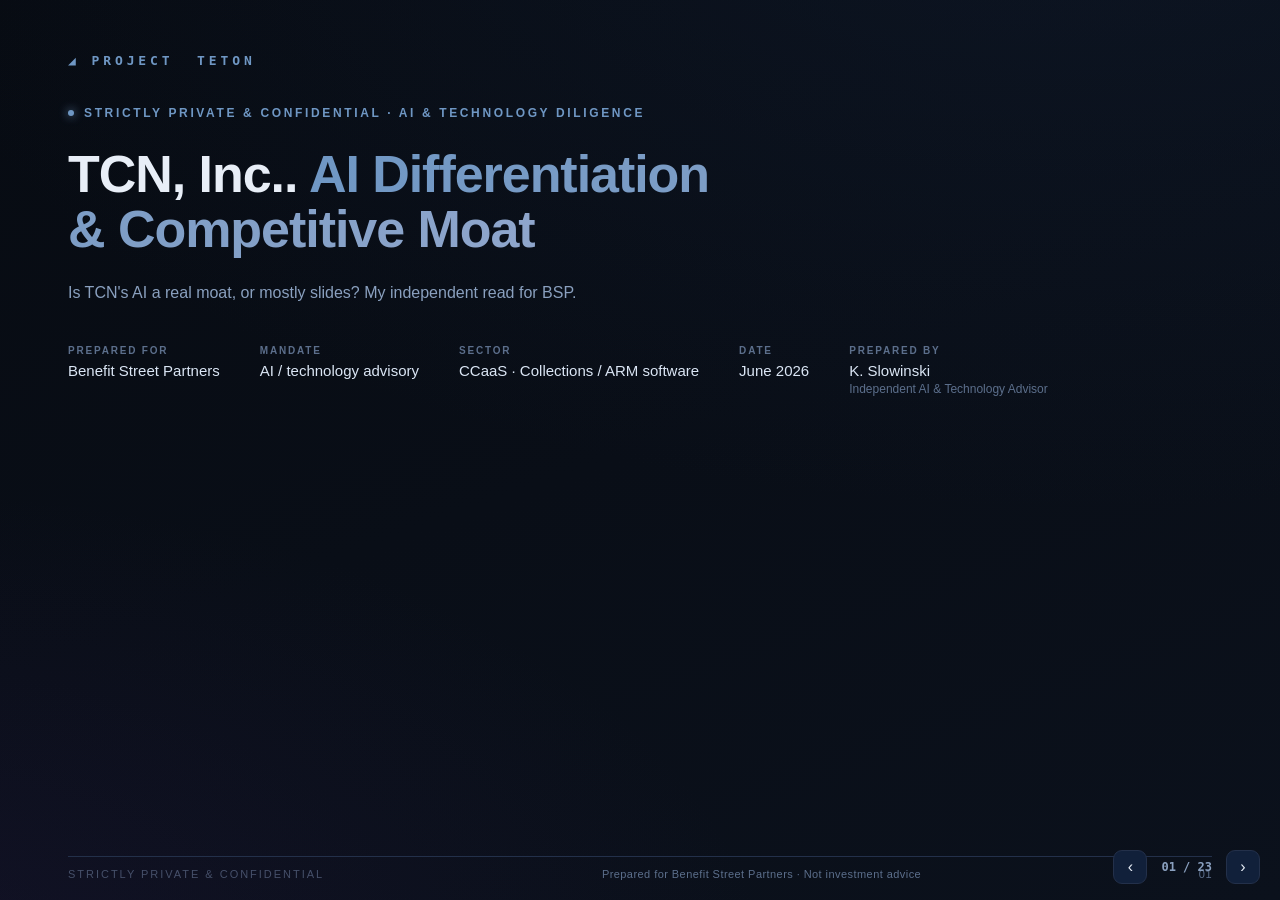
==== tcn-ai-demo/bsp-deck.html @ c7958422 "Rewrite in Kathy's voice, strip every em dash, add AI-native + expectation slides - Voice pass acros" ====
<!doctype html>
<html lang="en">
<head>
<meta charset="utf-8">
<meta name="viewport" content="width=device-width, initial-scale=1">
<title>Project Teton. TCN AI & Technology Diligence | Prepared for BSP</title>
<style>
:root{
  --bg:#070b12; --bg2:#0b111c; --card:#111a28; --card2:#0e1622; --ln:#23304a;
  --tx:#e8eef7; --dim:#8aa0bf; --faint:#5c6f8c;
  --c1:#6f97c4; --c2:#7f9ec6; --c3:#8fa6cc; --gold:#c2a24f; --red:#cf5a6e; --grn:#5fae86; --amb:#c2a24f;
  --serif:"Iowan Old Style",Palatino,"Palatino Linotype",Georgia,serif;
  --sans:-apple-system,BlinkMacSystemFont,"Segoe UI",Inter,Roboto,sans-serif;
  --mono:ui-monospace,"SF Mono",Menlo,Consolas,monospace;
}
*{box-sizing:border-box;margin:0;padding:0}
html,body{height:100%}
body{background:#05080d;color:var(--tx);font-family:var(--sans);overflow:hidden}
.deck{position:relative;width:100vw;height:100vh}
.slide{position:absolute;inset:0;display:none;flex-direction:column;
  padding:54px 68px 60px;background:
   radial-gradient(1200px 600px at 85% -10%, #15243d55, transparent),
   radial-gradient(900px 500px at -10% 110%, #2a1a4d44, transparent),
   linear-gradient(160deg,var(--bg),var(--bg2));
  animation:fade .35s ease}
.slide.active{display:flex}
@keyframes fade{from{opacity:0;transform:translateY(6px)}to{opacity:1;transform:none}}
.eyebrow{font:600 12px/1 var(--sans);letter-spacing:.22em;text-transform:uppercase;
  color:var(--c1);display:flex;gap:10px;align-items:center}
.eyebrow .dot{width:6px;height:6px;border-radius:50%;background:var(--c1);
  box-shadow:0 0 10px var(--c1)}
h1{font:700 52px/1.05 var(--sans);letter-spacing:-.02em;margin:14px 0}
h2{font:700 33px/1.1 var(--sans);letter-spacing:-.01em;margin:8px 0 4px}
.grad{background:linear-gradient(100deg,var(--c1),var(--c2) 55%,var(--c3));
  -webkit-background-clip:text;background-clip:text;color:transparent}
.sub{color:var(--dim);font-size:16px;max-width:880px}
.slide .body{flex:1;display:flex;flex-direction:column;justify-content:center;gap:14px;margin-top:14px}
.foot{position:absolute;left:68px;right:68px;bottom:20px;display:flex;justify-content:space-between;
  align-items:center;font:500 11px/1 var(--sans);color:var(--faint);letter-spacing:.04em;
  border-top:1px solid var(--ln);padding-top:12px}
.foot .conf{color:#46506a;text-transform:uppercase;letter-spacing:.18em}
.tag{display:inline-block;font:600 11px/1 var(--sans);letter-spacing:.04em;padding:5px 11px;border-radius:30px;
  border:1px solid var(--ln);color:var(--dim);background:#0d1626}
.tag.red{color:var(--red);border-color:#5a2230;background:#2a121a}
.tag.grn{color:var(--grn);border-color:#1f4d3e;background:#0f241d}
.tag.gold{color:var(--gold);border-color:#5a4a1e;background:#241d0c}
.grid{display:grid;gap:14px}
.card{background:linear-gradient(180deg,var(--card),var(--card2));border:1px solid var(--ln);
  border-radius:14px;padding:18px 20px}
.card h3{font:700 15px/1.2 var(--sans);margin-bottom:6px;letter-spacing:.01em}
.card p{color:var(--dim);font-size:13.5px;line-height:1.5}
.kpi{font:800 30px/1 var(--mono);letter-spacing:-.02em}
.kpi.s{font-size:22px}
ul.lead{list-style:none;display:flex;flex-direction:column;gap:12px}
ul.lead li{position:relative;padding-left:30px;font-size:16.5px;line-height:1.45;color:#dbe6f5}
ul.lead li:before{content:"";position:absolute;left:0;top:7px;width:13px;height:13px;border-radius:3px;
  background:linear-gradient(135deg,var(--c1),var(--c3));box-shadow:0 0 10px #818cf877}
ul.lead li b{color:#fff}
.callout{border-left:3px solid;border-image:linear-gradient(var(--c1),var(--c3)) 1;
  background:linear-gradient(100deg,#0e1b2e,#13112a);padding:18px 22px;border-radius:0 12px 12px 0}
.callout.verdict{border-image:linear-gradient(var(--red),#b91c4b) 1;background:linear-gradient(100deg,#1f0f17,#160b13)}
.callout .lbl{font:700 11px/1 var(--sans);letter-spacing:.2em;text-transform:uppercase;color:var(--red);margin-bottom:8px}
.callout.blue .lbl{color:var(--c1)}
.callout .q{font-family:var(--serif);font-size:22px;line-height:1.35;color:#fff;font-style:italic}
.callout .q.sm{font-size:18px}
table{width:100%;border-collapse:collapse;font-size:13px}
th,td{padding:10px 12px;text-align:left;border-bottom:1px solid var(--ln)}
thead th{font:700 11px/1.2 var(--sans);letter-spacing:.08em;text-transform:uppercase;color:var(--dim);
  background:#0c1422;position:sticky;top:0}
tbody td:first-child{font-weight:600;color:#eaf1fb}
.cap{font-size:18px;text-align:center}.cap.y{color:var(--grn)}.cap.p{color:var(--amb)}.cap.n{color:var(--red)}.cap.o{color:#566}
td.edge{font-weight:700}
.barrow{display:grid;grid-template-columns:230px 1fr 70px;align-items:center;gap:14px;margin:9px 0}
.barrow .nm{font-size:14.5px;color:#dbe6f5}
.track{height:13px;border-radius:8px;background:#0c1626;border:1px solid var(--ln);overflow:hidden}
.fill{height:100%;border-radius:8px;background:linear-gradient(90deg,var(--c1),var(--c3))}
.fill.lo{background:linear-gradient(90deg,#7a2740,var(--red))}
.fill.md{background:linear-gradient(90deg,#8a6a1e,var(--gold))}
.fill.hi{background:linear-gradient(90deg,#1f7a5e,var(--grn))}
.rate{font:700 12px/1 var(--mono);text-align:right;color:var(--dim)}
.two{grid-template-columns:1fr 1fr}.three{grid-template-columns:1fr 1fr 1fr}.four{grid-template-columns:repeat(4,1fr)}
.src{font-size:11px;color:var(--faint);line-height:1.6}
.scorecard td{font-size:13px}
.pill{font:700 11px/1 var(--mono);padding:4px 9px;border-radius:20px}
.pill.lo{color:var(--red);background:#2a121a;border:1px solid #5a2230}
.pill.md{color:var(--gold);background:#241d0c;border:1px solid #5a4a1e}
.pill.hi{color:var(--grn);background:#0f241d;border:1px solid #1f4d3e}
.nav{position:fixed;right:20px;bottom:16px;display:flex;gap:8px;z-index:50;align-items:center}
.nav button{background:#11203a;border:1px solid var(--ln);color:var(--tx);width:34px;height:34px;
  border-radius:9px;cursor:pointer;font-size:16px}
.nav button:hover{border-color:var(--c1)}
.count{font:600 12px/1 var(--mono);color:var(--dim);padding:0 6px}
.cover-mark{font:700 13px/1 var(--mono);letter-spacing:.3em;color:var(--c1)}
.cover-meta{display:flex;gap:40px;margin-top:30px}
.cover-meta div .k{font:600 10px/1 var(--sans);letter-spacing:.18em;text-transform:uppercase;color:var(--faint)}
.cover-meta div .v{font-size:15px;color:#dbe6f5;margin-top:6px}
.watermark{position:absolute;top:54px;right:68px;font:700 10px/1 var(--mono);letter-spacing:.2em;
  color:#33405c;text-transform:uppercase}
.small{font-size:12.5px;color:var(--dim);line-height:1.5}
.hl{color:#a8c1dd;font-weight:600}
.hr{color:var(--red);font-weight:700}
@media print{
  body{overflow:visible;background:#05080d}
  .nav{display:none}
  .slide{display:flex!important;position:relative;height:100vh;width:100vw;page-break-after:always;break-after:page;animation:none}
  .grad{-webkit-text-fill-color:#8fd4ff;color:#8fd4ff;background:none}
}
</style>
</head>
<body>
<div class="deck" id="deck">

<!-- 1 COVER -->
<section class="slide active">
  <div class="cover-mark">◢ PROJECT&nbsp;&nbsp;TETON</div>
  <div class="body" style="justify-content:flex-start;margin-top:40px">
    <div class="eyebrow"><span class="dot"></span>Strictly private &amp; confidential · AI &amp; technology diligence</div>
    <h1>TCN, Inc.. <span class="grad">AI Differentiation<br>&amp; Competitive Moat</span></h1>
    <p class="sub">Is TCN's AI a real moat, or mostly slides? My independent read for BSP.</p>
    <div class="cover-meta">
      <div><div class="k">Prepared for</div><div class="v">Benefit Street Partners</div></div>
      <div><div class="k">Mandate</div><div class="v">AI / technology advisory</div></div>
      <div><div class="k">Sector</div><div class="v">CCaaS · Collections / ARM software</div></div>
      <div><div class="k">Date</div><div class="v">June 2026</div></div>
      <div><div class="k">Prepared by</div><div class="v">K. Slowinski<div style="color:var(--faint);font-size:12px;margin-top:3px;font-weight:400">Independent AI &amp; Technology Advisor</div></div></div>
    </div>
  </div>
  <div class="foot"><span class="conf">Strictly Private &amp; Confidential</span><span>Prepared for Benefit Street Partners · Not investment advice</span><span class="pg"></span></div>
</section>

<!-- 2 DISCLAIMER -->
<section class="slide">
  <div class="watermark">Confidential</div>
  <div class="eyebrow"><span class="dot"></span>Important notice</div>
  <h2>Basis of preparation</h2>
  <div class="body">
    <div class="grid two">
      <div class="card"><h3>Scope &amp; purpose</h3><p>This material was prepared at the request of Benefit Street Partners ("BSP") to support internal evaluation of TCN, Inc. ("TCN" or the "Company"). It addresses AI/technology differentiation and competitive moat only, and is not a complete business, financial, legal, or tax assessment.</p></div>
      <div class="card"><h3>Sources &amp; estimates</h3><p>Analysis relies on public company materials, competitor disclosures, third-party review corpora, and primary technical reconstruction. Financial and headcount figures are third-party estimates, are unaudited, and are labelled where used. No representation or warranty, express or implied, is given as to accuracy or completeness.</p></div>
      <div class="card"><h3>No advice / forward-looking</h3><p>Nothing herein is investment, legal, or regulatory advice or a recommendation to transact. Forward-looking statements involve risk and may differ materially from outcomes. Recipients should perform independent diligence.</p></div>
      <div class="card"><h3>Confidentiality</h3><p>For the internal use of BSP investment and diligence teams only. Not to be reproduced or distributed, in whole or in part, without prior written consent of the author.</p></div>
    </div>
  </div>
  <div class="foot"><span class="conf">Strictly Private &amp; Confidential</span><span>Project Teton</span><span class="pg"></span></div>
</section>

<!-- 3 EXEC SUMMARY -->
<section class="slide">
  <div class="watermark">Confidential</div>
  <div class="eyebrow"><span class="dot"></span>Executive summary</div>
  <h2>The headline: <span class="grad">good calling business, no AI moat</span></h2>
  <div class="body">
    <div class="callout verdict">
      <div class="lbl">Verdict</div>
      <div class="q">TCN has no durable AI moat. Its AI is at competitive parity, built largely on commodity third-party models, and replicable in days. We could not identify a single AI capability TCN offers that its major competitors do not.</div>
    </div>
    <div class="grid two" style="margin-top:4px">
      <ul class="lead">
        <li><b>No edge.</b> Agent assist, summaries, analytics, voicebots, auto-QA. All table stakes, and Five9, NICE and Talkdesk ship them too, often more maturely.</li>
        <li><b>Commodity stack.</b> Speech, LLMs and even compliance data are bought, not built. TCN is an integrator, not a model owner.</li>
      </ul>
      <ul class="lead">
        <li><b>The real moat is elsewhere</b>. Vertical/compliance depth in collections and switching costs. And it is only <span class="hl">modest</span>.</li>
        <li><b>Behind, not ahead.</b> The only AI-native moat is labor substitution. And TCN's agentic AI had <b>0 customers and $0 ARR at end-2025</b> (first customer Apr 2026). AI-native players are built differently. Until TCN converts seats to agents, AI is a feature, not a franchise.</li>
      </ul>
    </div>
    <div class="callout blue">
      <div class="lbl">Recommendation. Credit lens</div>
      <div class="q sm">It's a good calling business. Pay for that: switching costs, sticky base, and <span class="hl">consumption pricing</span> (AI volume makes them money instead of killing seats). Don't pay for AI they don't have yet.</div>
    </div>
  </div>
  <div class="foot"><span class="conf">Strictly Private &amp; Confidential</span><span>Project Teton</span><span class="pg"></span></div>
</section>

<!-- 4 FRAMEWORK -->
<section class="slide">
  <div class="watermark">Confidential</div>
  <div class="eyebrow"><span class="dot"></span>Diligence framework</div>
  <h2>What would make AI a <span class="grad">moat</span>. And how we tested it</h2>
  <div class="body">
    <p class="sub">A capability is only a moat if a well-funded competitor cannot cheaply replicate it or take the customer. We scored TCN against five tests.</p>
    <div class="grid four">
      <div class="card"><div class="tag">Test 1</div><h3 style="margin-top:8px">Proprietary models / IP</h3><p>Own models, training pipeline, or technical IP rivals lack.</p></div>
      <div class="card"><div class="tag">Test 2</div><h3 style="margin-top:8px">Proprietary data &amp; network effects</h3><p>Unique data that compounds and improves the product with scale.</p></div>
      <div class="card"><div class="tag">Test 3</div><h3 style="margin-top:8px">Workflow lock-in</h3><p>Switching costs, integrations, data gravity, audit/legal record.</p></div>
      <div class="card"><div class="tag">Test 4</div><h3 style="margin-top:8px">Distribution / vertical depth</h3><p>Channel, brand, and domain depth in a defensible niche.</p></div>
    </div>
    <div class="grid" style="grid-template-columns:1fr">
      <div class="card" style="border-color:#5a4a1e"><div class="tag gold">Test 5. The decisive one</div><h3 style="margin-top:8px">Economic step-change: labor substitution</h3><p>Does the AI remove the customer's largest cost. Human agents. Rather than merely assist them? This is the only AI capability that re-bases unit economics and creates new lock-in. <span class="hl">We weight it highest.</span></p></div>
    </div>
    <p class="small">Methodology: public materials &amp; competitor disclosures · review corpora (G2/Capterra) · third-party headcount/financial estimates · hands-on reconstruction of TCN's AI components.</p>
  </div>
  <div class="foot"><span class="conf">Strictly Private &amp; Confidential</span><span>Project Teton</span><span class="pg"></span></div>
</section>

<!-- 5 COMPANY SNAPSHOT -->
<section class="slide">
  <div class="watermark">Confidential</div>
  <div class="eyebrow"><span class="dot"></span>Target snapshot</div>
  <h2>TCN, Inc.. Small, profitable, vertically focused</h2>
  <div class="body">
    <div class="grid four">
      <div class="card"><div class="small">ARR (2025A)</div><div class="kpi grad">~$60M</div><div class="small">~$69M Q1&#39;26 &middot; ~37% 2026E</div></div>
      <div class="card"><div class="small">Customers &middot; ARPA</div><div class="kpi grad">~1,200</div><div class="small">~$60K ARPA (up from $42K)</div></div>
      <div class="card"><div class="small">Profitability</div><div class="kpi grad">~20&rarr;24%</div><div class="small">EBITDA LTM&rarr;2026E, 75% GM, NPS 52</div></div>
      <div class="card"><div class="small">Retention</div><div class="kpi grad">112%</div><div class="small">NRR &middot; 81% GRR &middot; 98% logo</div></div>
    </div>
    <div class="grid two">
      <div class="card"><h3>Profile</h3><p>Founded 1999, St. George, Utah. Flagship platform <b>TCN Operator</b> (six modules: omnichannel, compliance/data, analytics, workforce, automation, infrastructure). Verticals: <b>collections / accounts-receivable management</b>, BPO, healthcare RCM, utilities; actively expanding UK/EU.</p></div>
      <div class="card" style="border-color:#5a4a1e"><h3 style="color:var(--gold)">Credit read</h3><p>A genuinely attractive niche credit: ~$60M ARR, ~37% 2026E growth, ~20&rarr;24% EBITDA, Rule-of-60, bootstrapped (<b>$0 raised since 1999</b>). But <b>~17-45x smaller</b> than the three scaled leaders (Five9/Genesys/NICE). Too small to win an AI R&amp;D arms race. Pay for the calling business, not the AI story.</p></div>
    </div>
  </div>
  <div class="foot"><span class="conf">Strictly Private &amp; Confidential</span><span>Project Teton &middot; figures per CIP / management</span><span class="pg"></span></div>
</section>

<!-- 6 AI ANATOMY -->
<section class="slide">
  <div class="watermark">Confidential</div>
  <div class="eyebrow"><span class="dot"></span>Platform anatomy</div>
  <h2>The AI toolbox. And what's <span class="grad">actually under the hood</span></h2>
  <div class="body">
    <table>
      <thead><tr><th style="width:24%">Component</th><th style="width:38%">Marketed as</th><th>Under the hood (our assessment)</th></tr></thead>
      <tbody>
        <tr><td>Conversational / Voice Analytics</td><td>Transcribe, search, flag 100% of calls</td><td>Third-party ASR + keyword/intent scoring. <span class="hr">commodity</span></td></tr>
        <tr><td>Agent Assist</td><td>Real-time coaching, next-best-action, summaries</td><td>LLM layer over transcripts. <span class="hr">commodity wrapper</span></td></tr>
        <tr><td>Natural Language Compliance (NLC)</td><td>"Industry-first" plain-English compliance rules</td><td>LLM English→rule parser on a rules engine; <span class="hl">value is the audit trail, not the AI</span></td></tr>
        <tr><td>Chatbots / Email automation</td><td>Deflect &amp; automate routine inbound</td><td>LLM + RAG. <span class="hr">commodity</span></td></tr>
        <tr><td>Voicebot / AI IVR</td><td>Self-service voice, intent routing</td><td>ASR + LLM + TTS pipeline. <span class="hr">commodity</span></td></tr>
        <tr><td>Auto-QA / Workforce Opt.</td><td>Auto-score every conversation</td><td>Scoring rubric over transcripts. <span class="hr">table stakes</span></td></tr>
      </tbody>
    </table>
    <div class="callout blue"><div class="lbl">Signal</div><div class="q sm">TCN's generative AI (transcription, summaries, QA) runs on third-party LLMs (GPT / Gemini / Whisper). Its only <b>in-production</b> proprietary model, <b>SmartAMD</b>, is a narrow answering-machine detector. Real, but not a generative or agentic moat. No general-purpose model or ML research function is evident.</div></div>
  </div>
  <div class="foot"><span class="conf">Strictly Private &amp; Confidential</span><span>Project Teton</span><span class="pg"></span></div>
</section>

<!-- 7 PARITY TABLE -->
<section class="slide">
  <div class="watermark">Confidential</div>
  <div class="eyebrow"><span class="dot"></span>Competitive parity. The central exhibit</div>
  <h2>Nothing in the toolbox a major peer <span class="grad">doesn't already have</span></h2>
  <div class="body">
    <table>
      <thead><tr><th style="width:30%">AI capability</th><th>TCN</th><th>Five9 (Genius)</th><th>NICE (Enlighten/Mpower)</th><th>Talkdesk (Ascend)</th><th style="width:16%">TCN edge?</th></tr></thead>
      <tbody>
        <tr><td>Real-time agent assist / copilot</td><td class="cap y">●</td><td class="cap y">●</td><td class="cap y">●</td><td class="cap y">●</td><td class="edge"><span class="hr">None</span></td></tr>
        <tr><td>Automated call summaries</td><td class="cap y">●</td><td class="cap y">●</td><td class="cap y">●</td><td class="cap y">●</td><td class="edge"><span class="hr">None</span></td></tr>
        <tr><td>Conversational / voice analytics</td><td class="cap y">●</td><td class="cap y">●</td><td class="cap y">●</td><td class="cap y">●</td><td class="edge"><span class="hr">None</span></td></tr>
        <tr><td>Self-service voicebot / AI IVR</td><td class="cap y">●</td><td class="cap y">●</td><td class="cap y">●</td><td class="cap y">●</td><td class="edge"><span class="hr">None</span></td></tr>
        <tr><td>Auto-QA (100% of calls)</td><td class="cap y">●</td><td class="cap y">●</td><td class="cap y">●</td><td class="cap y">●</td><td class="edge"><span class="hr">None</span></td></tr>
        <tr><td>No-code AI agent builder</td><td class="cap n">○</td><td class="cap y">●</td><td class="cap y">●</td><td class="cap y">●</td><td class="edge"><span class="hr">Behind</span></td></tr>
        <tr><td>Autonomous / agentic AI (acts end-to-end)</td><td class="cap p">◐</td><td class="cap y">●</td><td class="cap y">●</td><td class="cap y">●</td><td class="edge"><span class="hr">Behind</span></td></tr>
        <tr><td>Proprietary models / data moat</td><td class="cap p">&#9680;</td><td class="cap p">&#9680;</td><td class="cap y">&#9679;</td><td class="cap p">&#9680;</td><td class="edge"><span class="hr">None</span></td></tr>
        <tr><td>Compliance / TCPA depth (collections)</td><td class="cap y">●</td><td class="cap p">◐</td><td class="cap y">●</td><td class="cap p">◐</td><td class="edge"><span class="hl">Vertical, not AI</span></td></tr>
      </tbody>
    </table>
    <p class="small">● shipping &nbsp; ◐ partial / emerging &nbsp; ○ absent or trailing. TCN's only relative strength is collections-compliance depth. A <span class="hl">domain</span> advantage, not an AI one. Its only in-production proprietary model (SmartAMD) is narrow answering-machine detection. On true agentic AI it trails the leaders.</p>
  </div>
  <div class="foot"><span class="conf">Strictly Private &amp; Confidential</span><span>Project Teton</span><span class="pg"></span></div>
</section>

<!-- 7b CCAAS LANDSCAPE -->
<section class="slide">
  <div class="watermark">Confidential</div>
  <div class="eyebrow"><span class="dot"></span>Competitive landscape</div>
  <h2>A niche specialist in a field of <span class="grad">giants</span></h2>
  <div class="body">
    <table>
      <thead><tr><th style="width:18%">Vendor</th><th>Est. revenue / ARR</th><th>Structure</th><th>AI suite</th><th>Strategic focus</th></tr></thead>
      <tbody>
        <tr><td>NICE</td><td>~$2.7B</td><td>Public</td><td>Enlighten / Mpower</td><td>Enterprise CX, WFO, compliance</td></tr>
        <tr><td>Genesys</td><td>~$2.3B</td><td>Private</td><td>Cloud CX AI</td><td>Enterprise omnichannel at scale</td></tr>
        <tr><td>Five9</td><td>~$1.0B</td><td>Public</td><td>Genius AI</td><td>Outbound / blended CX, SMB-ent.</td></tr>
        <tr><td>Talkdesk</td><td>~$0.2B</td><td>Private</td><td>Ascend AI</td><td>Mid-market / enterprise, AI-first</td></tr>
        <tr style="background:#0c1626"><td><b>TCN</b></td><td><b>~$60M</b></td><td>Bootstrapped</td><td>"Operator" AI</td><td><span class="hl">Collections / ARM vertical</span></td></tr>
      </tbody>
    </table>
    <div style="margin-top:6px">
      <div class="barrow"><div class="nm">NICE</div><div class="track"><div class="fill hi" style="width:100%"></div></div><div class="rate">~$2.7B</div></div>
      <div class="barrow"><div class="nm">Genesys</div><div class="track"><div class="fill hi" style="width:85%"></div></div><div class="rate">~$2.3B</div></div>
      <div class="barrow"><div class="nm">Five9</div><div class="track"><div class="fill md" style="width:37%"></div></div><div class="rate">~$1.0B</div></div>
      <div class="barrow"><div class="nm">Talkdesk</div><div class="track"><div class="fill md" style="width:8%"></div></div><div class="rate">~$0.2B</div></div>
      <div class="barrow"><div class="nm">TCN</div><div class="track"><div class="fill lo" style="width:2.2%"></div></div><div class="rate">~$60M</div></div>
    </div>
    <div class="callout verdict"><div class="lbl">Implication</div><div class="q sm">TCN is <b>~17-45&times; smaller</b> than the three scaled leaders (Five9/Genesys/NICE); only AI-first Talkdesk (~$0.2B) is within ~3&times;. It can't out-spend the majors on AI R&amp;D. It wins by <span class="hl">vertical depth and price</span>. A defensible niche, not an arms-race position.</div></div>
  </div>
  <div class="foot"><span class="conf">Strictly Private &amp; Confidential</span><span>Project Teton &middot; revenue figures are third-party estimates</span><span class="pg"></span></div>
</section>

<!-- 7c COMPLIANCE TABLE STAKES -->
<section class="slide">
  <div class="watermark">Confidential</div>
  <div class="eyebrow"><span class="dot"></span>Rebuttal. The "compliance moat"</div>
  <h2>Compliance is <span class="grad">table stakes</span>, not a moat</h2>
  <div class="body">
    <p class="sub">The CIP and the commercial VDD both lean on a "compliance moat." But you cannot sell into collections without compliance. And every competitor, including the AI-native disruptors, markets it.</p>
    <table>
      <thead><tr><th style="width:24%">Vendor</th><th style="width:22%">Markets collections compliance?</th><th>What they claim</th></tr></thead>
      <tbody>
        <tr><td>LiveVox (now NICE)</td><td class="cap y">&#9679; Yes. Its heritage</td><td>Pioneered "Four Clouds" / Human Call Initiator; court-validated non-ATDS</td></tr>
        <tr><td>Five9</td><td class="cap y">&#9679; Yes</td><td>Dedicated TCPA and debt-collections product pages</td></tr>
        <tr><td>Convoso</td><td class="cap y">&#9679; Yes</td><td>Compliance product: dialing guardrails + automation in-workflow</td></tr>
        <tr><td>Skit.ai (AI-native)</td><td class="cap y">&#9679; Yes. Headline</td><td>"Automatically follows FDCPA, TCPA, Reg F". TCN's NLC pitch, verbatim</td></tr>
        <tr><td>NICE / Genesys / Talkdesk</td><td class="cap y">&#9679; Yes</td><td>Compliance tooling, audit trails, Reg-F templates</td></tr>
        <tr><td>DNC.com / Gryphon / PossibleNOW</td><td class="cap y">&#9679; Yes</td><td>Compliance-as-a-service. Buyable a la carte</td></tr>
      </tbody>
    </table>
    <div class="callout verdict"><div class="lbl">Why it matters</div><div class="q sm">Compliance <i>marketing</i> is table stakes; compliance <i>depth</i> (court-tested audit records, a revocation ledger) is a modest, real <span class="hl">vertical/legal</span> advantage. But not an AI one, and eroding as the AI-natives go compliance-native. Strip the label and the "moat" is switching costs + being the last independent specialist after LiveVox was absorbed by NICE.</div></div>
  </div>
  <div class="foot"><span class="conf">Strictly Private &amp; Confidential</span><span>Project Teton</span><span class="pg"></span></div>
</section>

<!-- 8 BUILD VS BUY -->
<section class="slide">
  <div class="watermark">Confidential</div>
  <div class="eyebrow"><span class="dot"></span>Build vs. buy</div>
  <h2>The AI is rented; the moat would have to be <span class="grad">built</span></h2>
  <div class="body">
    <div class="grid two">
      <div class="card" style="border-color:#5a2230"><h3 style="color:var(--red)">Bought / commodity</h3>
        <p style="margin-top:6px">• ASR. Whisper / Deepgram / AWS Transcribe class<br>• LLMs. OpenAI / Anthropic / AWS<br>• TTS. ElevenLabs / Cartesia / Polly class<br>• <b>Compliance data</b>. DNC, litigator &amp; reassigned-number lists are a commodity market (DNC.com: 70B+ scrubs; PossibleNOW; Gryphon; Blacklist Alliance)</p></div>
      <div class="card" style="border-color:#1f4d3e"><h3 style="color:var(--grn)">Built / defensible</h3>
        <p style="margin-top:6px">• Integrated platform &amp; dialer<br>• Contact-eligibility rules engine + NL authoring<br>• <b>Consent / revocation audit ledger</b> (the courtroom record)<br>• Collections-specific workflows &amp; data gravity</p></div>
    </div>
    <div class="callout"><div class="lbl" style="color:var(--c1)">Reproducibility test. The IP barrier is low</div>
      <div class="q sm">As part of this diligence we reproduced TCN's four headline <b>AI/LLM components</b> offline over a 100-record dataset in an afternoon. Confirming the AI layer is commodity. What we did <b>not</b> reproduce is the <i>production</i> consent/audit ledger at customer scale, with years of legally-defensible history. Which is exactly where the modest, non-AI moat sits.</div></div>
  </div>
  <div class="foot"><span class="conf">Strictly Private &amp; Confidential</span><span>Project Teton</span><span class="pg"></span></div>
</section>

<!-- 9 MOAT MAP -->
<section class="slide">
  <div class="watermark">Confidential</div>
  <div class="eyebrow"><span class="dot"></span>Where defensibility actually lives</div>
  <h2>Where the <span class="grad">real defensibility</span> is (it isn't AI)</h2>
  <div class="body">
    <div style="margin:6px 0 4px">
      <div class="barrow"><div class="nm">Vertical / compliance depth (collections)</div><div class="track"><div class="fill hi" style="width:72%"></div></div><div class="rate">MED-HIGH</div></div>
      <div class="barrow"><div class="nm">Switching costs + data gravity</div><div class="track"><div class="fill md" style="width:58%"></div></div><div class="rate">MEDIUM</div></div>
      <div class="barrow"><div class="nm">GTM efficiency / distribution</div><div class="track"><div class="fill md" style="width:55%"></div></div><div class="rate">MEDIUM</div></div>
      <div class="barrow"><div class="nm">Consumption pricing (monetizes AI, not cannibalized)</div><div class="track"><div class="fill hi" style="width:64%"></div></div><div class="rate">MED-HIGH</div></div>
      <div class="barrow"><div class="nm">Cost / capital efficiency (bootstrapped)</div><div class="track"><div class="fill md" style="width:50%"></div></div><div class="rate">MEDIUM</div></div>
      <div class="barrow"><div class="nm">AI / technology differentiation</div><div class="track"><div class="fill lo" style="width:14%"></div></div><div class="rate">LOW / NONE</div></div>
    </div>
    <div class="grid two">
      <div class="card"><h3>What's real</h3><p>Purpose-built for debt collection (a customer literally cites "solutions designed for the debt-collection industry"), reinforced by switching costs and the legal-defensibility of consent/audit records.</p></div>
      <div class="card"><h3>What's not</h3><p>The AI. It neither creates lock-in beyond the platform itself nor compounds with proprietary data. Removing the "AI" branding would not change TCN's competitive position.</p></div>
    </div>
  </div>
  <div class="foot"><span class="conf">Strictly Private &amp; Confidential</span><span>Project Teton</span><span class="pg"></span></div>
</section>

<!-- 10 THE THESIS -->
<section class="slide">
  <div class="watermark">Confidential</div>
  <div class="eyebrow"><span class="dot"></span>The decisive question</div>
  <h2>The only AI moat is <span class="grad">labor substitution</span></h2>
  <div class="body">
    <div class="grid three">
      <div class="card"><div class="small">Contact-center cost stack</div><div class="kpi grad">~60-70%</div><div class="small">is human agent labor. The prize</div></div>
      <div class="card"><h3>Augmentation (today)</h3><p>Copilots &amp; summaries trim handle time. <b>Incremental</b>. And equally available to every competitor. No lock-in.</p></div>
      <div class="card" style="border-color:#5a4a1e"><h3 style="color:var(--gold)">Substitution (the moat)</h3><p>Replace seats with autonomous agents → re-bases unit economics, shifts pricing seat→outcome, and creates an automated-resolution <b>data flywheel</b> + deep lock-in.</p></div>
    </div>
    <div class="callout verdict"><div class="lbl">Thesis</div>
      <div class="q">A moat is created only by convincing customers to remove human agents and replace them with AI agents. Industry-wide that conversion has <b>not</b> happened at scale. "agentic" is still largely demoware. The first mover to convert seats into agents captures the labor budget and the lock-in. <b>Until TCN does this, there is no moat.</b></div></div>
    <div class="card"><h3>TCN-specific angle</h3><p>Collections is unusually automatable. Scripted, repetitive, compliance-bounded. So the <span class="hl">opportunity is genuine</span>. But TCN sells augmentation today and is sub-scale on R&amp;D. This is the single most important item to diligence and to fund.</p></div>
  </div>
  <div class="foot"><span class="conf">Strictly Private &amp; Confidential</span><span>Project Teton</span><span class="pg"></span></div>
</section>

<!-- 10b DISRUPTOR WATCHLIST -->
<section class="slide">
  <div class="watermark">Confidential</div>
  <div class="eyebrow"><span class="dot"></span>The disruptor watchlist</div>
  <h2>Who's actually coming for the <span class="grad">labor budget</span></h2>
  <div class="body">
    <p class="sub">The $14.4B "AI agent opportunity" the CIP/VDD book as TCN upside is the same prize these well-capitalized AI-natives are racing for. <b>Neither document names a single one of them.</b></p>
    <table>
      <thead><tr><th style="width:13%">Company</th><th style="width:40%">What it does</th><th style="width:20%">Scale</th><th>Threat vector to TCN</th></tr></thead>
      <tbody>
        <tr><td><b>Decagon</b></td><td>Autonomous "concierge" AI agents resolving chat/email/voice to cut support headcount; plain-English auditable compliance (AOPs) + QA guardrails</td><td>$4.5B val · ~$35M ARR (est. late-25) · 2023</td><td class="edge"><span class="hr">Highest</span>. Launching outbound voice + NLC-style compliance</td></tr>
        <tr><td><b>Sierra</b></td><td>Autonomous customer-facing AI agents (voice + digital), outcome-based pricing; founded by Bret Taylor (ex-Salesforce / OpenAI chair)</td><td>$15.8B val · ~$200M ARR · 2023</td><td class="edge"><span class="hr">High</span>. Capital + trust to move into regulated</td></tr>
        <tr><td><b>Skit.ai</b></td><td>Collections-<i>native</i> voice AI: end-to-end outbound collections calls on <b>its own telephony</b> (owns the dial path), with built-in FDCPA / TCPA / Reg F compliance</td><td>~$48M raised · 2016</td><td class="edge"><span class="hr">Direct</span>. TCN's exact use case &amp; buyer</td></tr>
        <tr><td><b>Cresta</b></td><td>Generative AI for the contact center: real-time agent assist, coaching, and virtual agents; analytics-driven</td><td>$1.6B val · ~$100M ARR · 2017</td><td class="edge">Overlaps agent-assist / analytics; FS vertical</td></tr>
        <tr><td><b>Parloa</b></td><td>Voice-first agentic AI automating inbound/outbound conversations at enterprise scale</td><td>$3.0B val · 2018</td><td class="edge">Voice automation; EU/enterprise-led</td></tr>
      </tbody>
    </table>
    <div class="callout verdict"><div class="lbl">TCN's defenses: holding vs. eroding</div><div class="q sm"><b>Holds:</b> consumption pricing, incumbency in the dial path, vertical/compliance depth, switching costs. <b>Eroding:</b> compliance is now native to the disruptors, and the AI-natives can <b>become the dial path</b>. Skit.ai already offers its own telephony and end-to-end collections calls today. "Watch them" is the floor. The real question is dial-path retention, and whether TCN partners, acquires, or builds fast enough.</div></div>
  </div>
  <div class="foot"><span class="conf">Strictly Private &amp; Confidential</span><span>Project Teton · valuations per public reporting, mid-2026</span><span class="pg"></span></div>
</section>

<!-- 10b2 AI-NATIVE TABLE -->
<section class="slide">
  <div class="watermark">Confidential</div>
  <div class="eyebrow"><span class="dot"></span>The AI-native players</div>
  <h2>What they're <span class="grad">already doing</span> (and TCN isn't)</h2>
  <div class="body">
    <p class="sub">Same prize everyone points at: the labor budget. These are the folks actually going after it, faster, with far more money, and several already own the phone line.</p>
    <table>
      <thead><tr><th style="width:12%">Company</th><th style="width:29%">What their AI does</th><th>End to end?</th><th>Owns the line?</th><th>Money</th><th>Voice / collections today</th></tr></thead>
      <tbody>
        <tr style="background:#0c1626"><td><b>TCN</b></td><td>Assists the human agent (summaries, QA, answering-machine detection)</td><td class="cap n">&#9675; no</td><td class="cap y">&#9679; its dialer</td><td>Bootstrapped, ~$60M ARR</td><td><span class="hr">Behind: 0 AI-agent users end-2025</span></td></tr>
        <tr><td>Five9 / NICE</td><td>Copilots plus early agents</td><td class="cap p">&#9680; partial</td><td class="cap y">&#9679; their dialer</td><td>Public, ~$1-2.7B rev</td><td>Incumbent, not collections-first</td></tr>
        <tr><td><b>Decagon</b></td><td>Resolves calls end to end, cuts headcount</td><td class="cap y">&#9679; yes</td><td class="cap p">&#9680; entering voice</td><td>$4.5B</td><td>Enterprise, moving to outbound voice</td></tr>
        <tr><td><b>Sierra</b></td><td>Autonomous agents, voice and digital</td><td class="cap y">&#9679; yes</td><td class="cap y">&#9679; voice</td><td>$15.8B, ~$200M ARR</td><td>Broad, regulated next</td></tr>
        <tr><td><b>Skit.ai</b></td><td>Runs the whole collections call</td><td class="cap y">&#9679; yes</td><td class="cap y">&#9679; own telephony</td><td>~$48M raised</td><td>Collections-native, live now</td></tr>
        <tr><td><b>Intercom (Fin)</b></td><td>Fin Voice: real-time phone workflows, outbound</td><td class="cap y">&#9679; yes</td><td class="cap y">&#9679; voice</td><td>Public</td><td>Voice live, expanding</td></tr>
      </tbody>
    </table>
    <div class="callout verdict"><div class="lbl">Read it</div><div class="q sm">These players ship autonomous, end-to-end calls today, carry <b>25-250x</b> TCN's capital, and several <b>already own the phone line</b>. TCN assists humans and booked <b>zero</b> AI-agent revenue last year.</div></div>
  </div>
  <div class="foot"><span class="conf">Strictly Private &amp; Confidential</span><span>Project Teton &middot; valuations per public reporting, mid-2026</span><span class="pg"></span></div>
</section>

<!-- 10b3 AUGMENT VS REINVENT -->
<section class="slide">
  <div class="watermark">Confidential</div>
  <div class="eyebrow"><span class="dot"></span>Why they're behind</div>
  <h2>TCN builds AI <span class="grad">for the human, not the agent</span></h2>
  <div class="body">
    <div class="grid two">
      <div class="card"><h3>What TCN does</h3><p>Adds AI to the human's workflow: agent assist, call summaries, QA scoring, better answering-machine detection. Useful. But a human is still on the call. It's incremental.</p></div>
      <div class="card" style="border-color:#1f4d3e"><h3 style="color:var(--grn)">What the AI-natives do</h3><p>Rethink the whole process. The AI runs the call end to end, no human, starting with one narrow workflow and expanding. That's how you actually take the labor budget.</p></div>
    </div>
    <div class="callout verdict"><div class="lbl">Two problems</div><div class="q sm"><b>Labor dollars:</b> TCN keeps saying it'll win them. It hasn't picked up any yet. <b>Talent:</b> leadership is the Bird family (Terrel, Jesse, Darrin) plus a 30-year software vet, all deep contact-center. I don't see AI/ML research leadership or named AI hires. The CIP claims "AI talent." Where is it? If they were AI-native they wouldn't be this far behind.</div></div>
    <div class="card" style="border-color:#5a4a1e"><h3 style="color:var(--gold)">The call</h3><p>They've got a good platform. Double down, AI-enable it, and move a lot faster. Right now they're behind, and the people who aren't behind can walk into their accounts.</p></div>
  </div>
  <div class="foot"><span class="conf">Strictly Private &amp; Confidential</span><span>Project Teton</span><span class="pg"></span></div>
</section>

<!-- 10c METRICS -->
<section class="slide">
  <div class="watermark">Confidential</div>
  <div class="eyebrow"><span class="dot"></span>Show me the metric</div>
  <h2>They measure a better dialer, <span class="grad">not better collections</span></h2>
  <div class="body">
    <p class="sub">TCN can quantify a better dialer and cheaper QA. It cannot yet quantify the metrics that actually decide collections. The ones the AI-natives lead with.</p>
    <table>
      <thead><tr><th style="width:26%">Metric that matters to a collections stakeholder</th><th style="width:37%">What TCN can show today</th><th>The AI-native bar (Skit.ai / Prodigal)</th></tr></thead>
      <tbody>
        <tr><td>Right-party contact / connect</td><td class="cap"><span style="color:var(--grn)">&#9679;</span> RPC 7.68% &rarr; 8.70%, +13% agent utilization, 8.8&times; ROI (SmartAMD)</td><td>RPC tracked across 1B+ conversations, $1B+ resolved</td></tr>
        <tr><td>QA / compliance coverage</td><td class="cap"><span style="color:var(--grn)">&#9679;</span> 100% of calls AI-scored, 50% fewer false positives, 30% infra cut</td><td>FDCPA/TCPA/Reg F enforced natively in the agent</td></tr>
        <tr><td>Autonomous resolution / containment %</td><td class="cap"><span class="hr">. Zero through end-2025</span>: 0 customers / $0 (first customer Apr 2026)</td><td>AI handles high-volume follow-ups; escalates only complex cases</td></tr>
        <tr><td>Cost per resolution vs. human</td><td class="cap"><span class="hr">. Not reported</span></td><td>Tracked per client; 10&times; ROI case studies</td></tr>
        <tr><td>Liquidation / recovery lift from AI</td><td class="cap"><span class="hr">. Not reported</span> (connect-rate only)</td><td>Intent-to-pay scoring lifts liquidation, cuts collection time (Prodigal)</td></tr>
      </tbody>
    </table>
    <div class="callout verdict"><div class="lbl">Bottom line</div><div class="q sm">Their numbers prove a good dialer and cheaper QA. That's efficiency. This category gets won on <span class="hl">containment, cost-per-resolution and liquidation</span>, and TCN can't report one of those yet. Strip the AI label and the numbers say: a very good calling platform.</div></div>
  </div>
  <div class="foot"><span class="conf">Strictly Private &amp; Confidential</span><span>Project Teton · metrics per CIP case studies &amp; competitor public materials</span><span class="pg"></span></div>
</section>

<!-- 11 SCORECARD -->
<section class="slide">
  <div class="watermark">Confidential</div>
  <div class="eyebrow"><span class="dot"></span>Moat scorecard</div>
  <h2>Scored against the five tests</h2>
  <div class="body">
    <table class="scorecard">
      <thead><tr><th style="width:26%">Moat test</th><th style="width:14%">Rating</th><th>Rationale</th></tr></thead>
      <tbody>
        <tr><td>1 &middot; Proprietary models / IP</td><td><span class="pill lo">LOW</span></td><td>One narrow proprietary model (SmartAMD, AMD); generative AI is third-party. No franchise-grade IP.</td></tr>
        <tr><td>2 · Proprietary data / network effects</td><td><span class="pill lo">LOW</span></td><td>Compliance data is bought; no compounding data advantage.</td></tr>
        <tr><td>3 · Workflow lock-in / switching costs</td><td><span class="pill md">MEDIUM</span></td><td>Real via integration + consent/audit records; not AI-driven.</td></tr>
        <tr><td>4 · Distribution / vertical depth</td><td><span class="pill md">MED-HIGH</span></td><td>Genuine collections/ARM domain depth; efficient GTM.</td></tr>
        <tr><td>5 · Labor substitution (weighted ×)</td><td><span class="pill lo">NOT YET</span></td><td>Sells augmentation, not replacement. The decisive, unrealized lever.</td></tr>
        <tr style="background:#0c1626"><td><b>Overall AI moat</b></td><td><span class="pill lo">LOW</span></td><td><b>Niche franchise with modest, non-AI defensibility. No AI premium warranted.</b></td></tr>
      </tbody>
    </table>
    <p class="small">Ratings are qualitative judgments for diligence framing, not a quantitative score.</p>
  </div>
  <div class="foot"><span class="conf">Strictly Private &amp; Confidential</span><span>Project Teton</span><span class="pg"></span></div>
</section>

<!-- 12 KPIs -->
<section class="slide">
  <div class="watermark">Confidential</div>
  <div class="eyebrow"><span class="dot"></span>What would change our view</div>
  <h2>KPIs &amp; catalysts to monitor</h2>
  <div class="body">
    <div class="grid two">
      <div class="card"><h3>Substitution is happening (bull signals)</h3>
        <p style="margin-top:6px">• <b>% interactions fully automated</b> / containment rate rising<br>• Reference customers <b>removing agent seats</b><br>• Pricing shifts from <b>per-seat → per-outcome</b><br>• <b>Gross margin expansion</b> from automation<br>• Agentic product GA with named logos</p></div>
      <div class="card"><h3>Still a feature (bear signals)</h3>
        <p style="margin-top:6px">• AI sold only as add-on; <b>low SKU attach / ARPU uplift</b><br>• <b>R&amp;D % of revenue</b> trails peers (scale gap widens)<br>• Logo churn in collections vertical<br>• Larger peers bundle <b>agentic + compliance</b> and undercut<br>• Net revenue retention flat/declining<br>• AI agents need <b>forward-deployed engineering</b>. Services-gated, not self-serve</p></div>
    </div>
    <div class="callout blue"><div class="lbl">Diligence ask</div><div class="q sm">Ask for the automation-rate cohort data and the AI-SKU attach/ARPU bridge. Those two numbers tell you if the AI is real or just a story.</div></div>
  </div>
  <div class="foot"><span class="conf">Strictly Private &amp; Confidential</span><span>Project Teton</span><span class="pg"></span></div>
</section>

<!-- 12b ROADMAP -->
<section class="slide">
  <div class="watermark">Confidential</div>
  <div class="eyebrow"><span class="dot"></span>My expectation: what I'd build</div>
  <h2>If I ran AI at TCN, <span class="grad">here's what I'd build</span></h2>
  <div class="body">
    <p class="sub">Kathy Slowinski, if I ran AI/product here: I wouldn't bolt bots onto human calls. I'd take one workflow, make the AI run it end to end, keep it on TCN's phone lines, then expand. Roughly:</p>
    <div class="grid three">
      <div class="card"><div class="tag">Now &middot; 0-6 mo</div><h3 style="margin-top:8px">Pick one workflow, own the line</h3><p>Take one high-volume, scriptable workflow (first-party reminders, inbound payment, promise-to-pay). Stand up a forward-deployed team to build it. Default it onto TCN's own telephony so the AI call stays on TCN's pipes. Track containment, cost-per-resolution and liquidation from day one.</p></div>
      <div class="card" style="border-color:#5a4a1e"><div class="tag gold">Next &middot; 6-18 mo</div><h3 style="margin-top:8px">Run it end to end, price on outcomes</h3><p>Make that workflow fully autonomous, no human, compliance in the loop. Charge per resolution, not per seat. Publish containment and recovery numbers with named customers. Lock the phone line into the contract.</p></div>
      <div class="card" style="border-color:#1f4d3e"><div class="tag grn">Later &middot; 18-36 mo</div><h3 style="margin-top:8px">Make it most of the volume</h3><p>Automated resolutions become the majority of calls. Use that data to keep getting better (the flywheel). Expand workflow by workflow, then into healthcare RCM. Defend with compliance and the audit record.</p></div>
    </div>
    <div class="callout blue"><div class="lbl">The test</div><div class="q sm">It's not "do you have AI features." It's "can the AI run the call end to end and keep the phone line on TCN." That's the whole game, and it's exactly what the AI-natives are already doing.</div></div>
  </div>
  <div class="foot"><span class="conf">Strictly Private &amp; Confidential</span><span>Project Teton</span><span class="pg"></span></div>
</section>

<!-- 13 RECOMMENDATION -->
<section class="slide">
  <div class="watermark">Confidential</div>
  <div class="eyebrow"><span class="dot"></span>What I'd do</div>
  <h2>Buy the calling business, <span class="grad">not the AI story</span></h2>
  <div class="body">
    <div class="grid two">
      <ul class="lead">
        <li><b>The cash flows are real.</b> They come from the vertical and switching costs, not the AI. Pay for that.</li>
        <li><b>Don't pay an AI premium.</b> The agentic upside is an option, not the base case.</li>
        <li><b>Downside's contained</b> by sticky collections workflows and the audit records. Good for a credit.</li>
      </ul>
      <ul class="lead">
        <li><b>If we invest:</b> push them to run one workflow end to end, keep the phone line, and price on outcomes. That's the only path to a real moat.</li>
        <li><b>Risks:</b> too small on R&amp;D, CCaaS going commodity, big players bundling agents + compliance, and the AI-natives taking the call.</li>
      </ul>
    </div>
    <div class="callout verdict"><div class="lbl">Bottom line</div><div class="q">Good niche calling business, modest moat from the vertical and switching costs, <b>no AI moat today</b>. The AI only matters if they actually replace human agents, and they haven't started. Price what's real. Treat the AI as an option, not the reason to buy.</div></div>
  </div>
  <div class="foot"><span class="conf">Strictly Private &amp; Confidential</span><span>Project Teton</span><span class="pg"></span></div>
</section>

<!-- 13b PRELIMINARY VIEW -->
<section class="slide">
  <div class="watermark">Confidential</div>
  <div class="eyebrow"><span class="dot"></span>Preliminary view for BSP</div>
  <h2>Is there something here? <span class="grad">Yes, a "vertical Five9"</span></h2>
  <div class="body">
    <p class="sub">Leon's framing is right. TCN is a collections/ARM Five9: same CCaaS, usage-based economics, in a narrower and more defensible vertical. The question is what that's worth.</p>
    <div class="grid three">
      <div class="card"><h3>Like Five9</h3><p>Cloud dialer + omnichannel CCaaS. Usage-exposed revenue. AI sold as an add-on. And like Five9, exposed to AI-native disruption of the seat model.</p></div>
      <div class="card" style="border-color:#1f4d3e"><h3 style="color:var(--grn)">TCN's edge vs. Five9</h3><p>Collections/compliance depth. <b>Consumption</b> pricing, not per-seat, so AI adds revenue instead of killing seats. Last independent standing after LiveVox went to NICE. Bootstrapped and profitable.</p></div>
      <div class="card" style="border-color:#5a2230"><h3 style="color:var(--red)">TCN's disadvantage</h3><p>~17x smaller than Five9, so far less AI R&amp;D. Thinner enterprise footprint. And a "vertical Five9" faces the same agentic disruption with less money to fight it.</p></div>
    </div>
    <div class="callout verdict"><div class="lbl">Verdict</div><div class="q sm">Worth pursuing. A real, defensible <b>niche business</b> (Rule-of-60, sticky, consumption-priced). But the moat is <span class="hl">the vertical, switching costs and the pricing model</span>, <b>not AI</b>. Buy it as a vertical software/credit asset, priced without an AI premium. The AI is the thing the management call has to test.</div></div>
  </div>
  <div class="foot"><span class="conf">Strictly Private &amp; Confidential</span><span>Project Teton</span><span class="pg"></span></div>
</section>

<!-- 13c MGMT CALL TOPICS -->
<section class="slide">
  <div class="watermark">Confidential</div>
  <div class="eyebrow"><span class="dot"></span>Recommended next step</div>
  <h2>Management-call topics <span class="grad">to validate the moat</span></h2>
  <div class="body">
    <p class="sub">Proposed topics list for Union Square. Designed to confirm whether the moat is real, whether AI is traction or narrative, and whether TCN can build a durable moat.</p>
    <div class="grid three">
      <div class="card"><h3>1 &middot; Revenue durability</h3><p>GRR is 81% while switching costs are "deep". What drives the ~19% gross churn/downsell, and in which segment? How much ARR is volume-variable vs. committed minimums (downside in a soft quarter)?</p></div>
      <div class="card"><h3>2 &middot; AI traction, not narrative</h3><p>AI Voice Agent: live customer count, ARR, containment/automation rate and cost-per-resolution <i>today</i>? Do agent calls run on TCN's telephony, or can customers bring their own? (dial-path retention)</p></div>
      <div class="card"><h3>3 &middot; Proprietary AI</h3><p>"In-house model training for Virtual Agents". Trained model, fine-tune, or prompting on GPT/Gemini? What is actually owned beyond SmartAMD? Realized AI ARPU vs. the "4-10&times; human-minute" claim?</p></div>
      <div class="card"><h3>4 &middot; Competition / disintermediation</h3><p>How often do Skit.ai / Decagon / Sierra / Convoso appear in deals, and the trend? Any volume lost to an AI-native? Post-LiveVox/NICE displacement. Win-rate vs. Five9 in collections, and how durable?</p></div>
      <div class="card"><h3>5 &middot; Compliance depth</h3><p>Is the consent/audit ledger a court-tested, sellable differentiator or configurable rules like peers. Any case where TCN's records were the legal defense? Cost-to-serve to stay current across 50 states + federal + intl?</p></div>
      <div class="card"><h3>6 &middot; Scale, economics &amp; strategy</h3><p>R&amp;D as % of revenue vs. Five9/NICE and the funded AI-natives; does AI expand or compress gross margin? 3-yr plan and targets to convert seats&rarr;agents; capital / M&amp;A / partnership posture to lead substitution?</p></div>
    </div>
  </div>
  <div class="foot"><span class="conf">Strictly Private &amp; Confidential</span><span>Project Teton</span><span class="pg"></span></div>
</section>

<!-- 14 APPENDIX -->
<section class="slide">
  <div class="watermark">Confidential</div>
  <div class="eyebrow"><span class="dot"></span>Appendix</div>
  <h2>Sources, method &amp; glossary</h2>
  <div class="body">
    <div class="grid three">
      <div class="card"><h3>Primary sources</h3><p class="src">TCN (tcn.com): AI, Operator, NLC, voice-analytics, careers, case studies, press releases (2025).<br>Competitors: Five9, NICE, Talkdesk newsrooms; CX Today.<br>Compliance market: DNC.com / Contact Center Compliance, PossibleNOW, Blacklist Alliance.<br>Profiles: Crunchbase, ZoomInfo, PitchBook, Top Workplaces; G2 / Capterra reviews.<br>BSP: Franklin Templeton disclosures (2025-26).</p></div>
      <div class="card"><h3>Method</h3><p class="src">Triangulation of public materials, competitor disclosures and review corpora; third-party financial/headcount estimates (unaudited); and a primary technical reconstruction of TCN's AI components incl. a tamper-evident consent/audit ledger over 100 records. Ratings are qualitative diligence framing.</p></div>
      <div class="card"><h3>Glossary</h3><p class="src"><b>CCaaS</b>. Contact center as a service. <b>ARM</b>. Accounts-receivable management (collections). <b>ASR</b>. Automatic speech recognition. <b>NLC</b>. TCN's Natural Language Compliance. <b>Agentic AI</b>. AI that autonomously completes multi-step tasks. <b>TCPA / Reg F</b>. US telemarketing &amp; debt-collection rules.</p></div>
    </div>
    <p class="small">Companion artifact: a runnable reconstruction of TCN's AI stack (four components + audit ledger) accompanies this deck and is available on request.</p>
  </div>
  <div class="foot"><span class="conf">Strictly Private &amp; Confidential</span><span>Project Teton · Prepared for Benefit Street Partners</span><span class="pg"></span></div>
</section>

</div>

<div class="nav">
  <button id="prev">‹</button><span class="count" id="count">01 / 14</span><button id="next">›</button>
</div>
<script>
const slides=[...document.querySelectorAll('.slide')];let i=0;
slides.forEach((s,k)=>{const pg=s.querySelector('.pg');if(pg)pg.textContent=String(k+1).padStart(2,'0');});
function show(n){i=Math.max(0,Math.min(slides.length-1,n));
  slides.forEach((s,k)=>s.classList.toggle('active',k===i));
  document.getElementById('count').textContent=String(i+1).padStart(2,'0')+' / '+String(slides.length).padStart(2,'0');}
document.getElementById('next').onclick=()=>show(i+1);
document.getElementById('prev').onclick=()=>show(i-1);
addEventListener('keydown',e=>{
  if(e.key==='ArrowRight'||e.key===' ')show(i+1);
  else if(e.key==='ArrowLeft')show(i-1);
  else if(e.key==='Home')show(0);
  else if(e.key==='End')show(slides.length-1);
});
show(0);
</script>
</body>
</html>
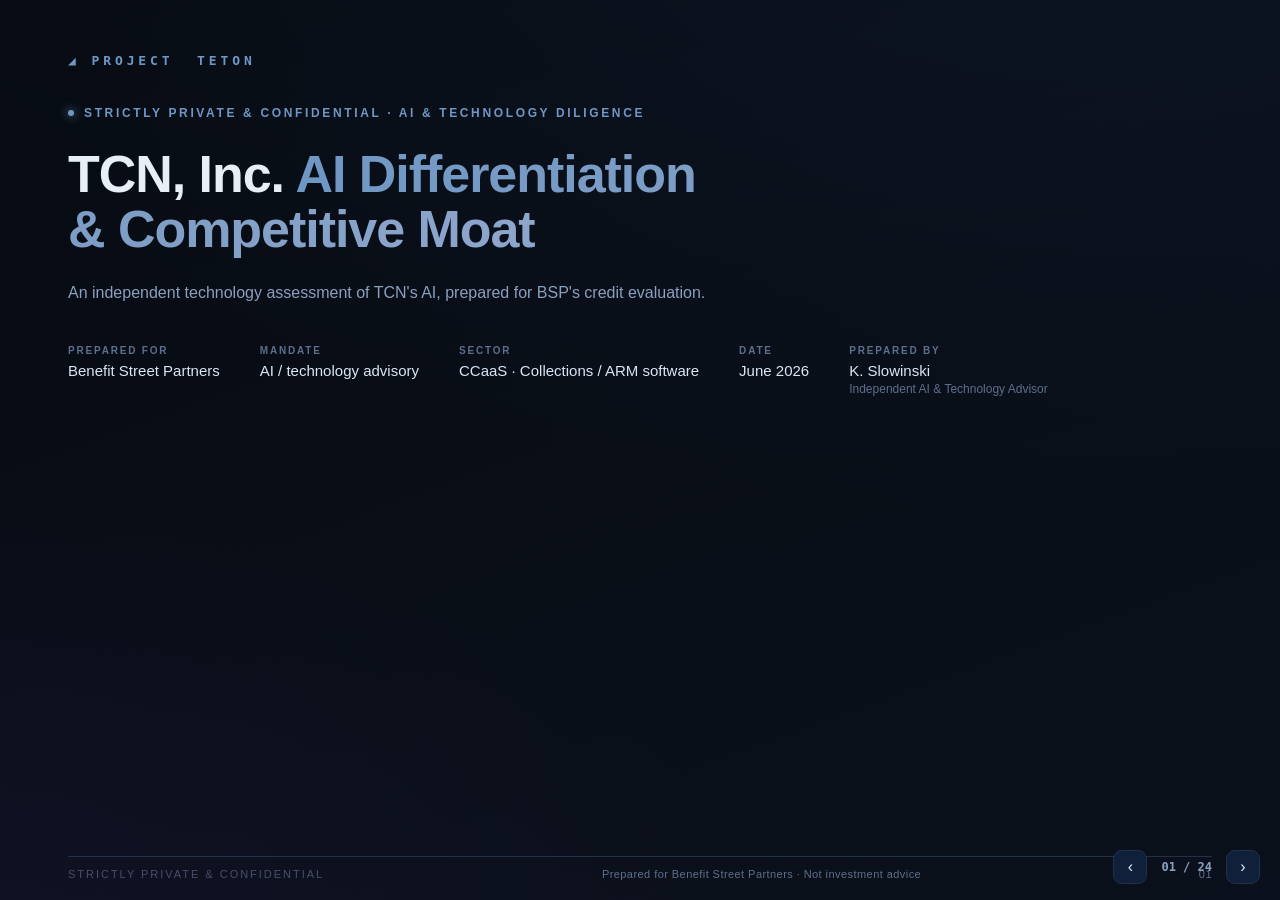
==== commit 1f559cc6: "Full QA remediation: integrity fixes, 4 lender exhibits, tightened to 24 slides Tier 1 (integrity): " ====
--- a/tcn-ai-demo/bsp-deck.html
+++ b/tcn-ai-demo/bsp-deck.html
@@ -111,12 +111,13 @@
 <div class="deck" id="deck">
 
 <!-- 1 COVER -->
+
 <section class="slide active">
   <div class="cover-mark">◢ PROJECT&nbsp;&nbsp;TETON</div>
   <div class="body" style="justify-content:flex-start;margin-top:40px">
     <div class="eyebrow"><span class="dot"></span>Strictly private &amp; confidential · AI &amp; technology diligence</div>
-    <h1>TCN, Inc.. <span class="grad">AI Differentiation<br>&amp; Competitive Moat</span></h1>
-    <p class="sub">Is TCN's AI a real moat, or mostly slides? My independent read for BSP.</p>
+    <h1>TCN, Inc. <span class="grad">AI Differentiation<br>&amp; Competitive Moat</span></h1>
+    <p class="sub">An independent technology assessment of TCN's AI, prepared for BSP's credit evaluation.</p>
     <div class="cover-meta">
       <div><div class="k">Prepared for</div><div class="v">Benefit Street Partners</div></div>
       <div><div class="k">Mandate</div><div class="v">AI / technology advisory</div></div>
@@ -129,6 +130,7 @@
 </section>
 
 <!-- 2 DISCLAIMER -->
+
 <section class="slide">
   <div class="watermark">Confidential</div>
   <div class="eyebrow"><span class="dot"></span>Important notice</div>
@@ -136,7 +138,7 @@
   <div class="body">
     <div class="grid two">
       <div class="card"><h3>Scope &amp; purpose</h3><p>This material was prepared at the request of Benefit Street Partners ("BSP") to support internal evaluation of TCN, Inc. ("TCN" or the "Company"). It addresses AI/technology differentiation and competitive moat only, and is not a complete business, financial, legal, or tax assessment.</p></div>
-      <div class="card"><h3>Sources &amp; estimates</h3><p>Analysis relies on public company materials, competitor disclosures, third-party review corpora, and primary technical reconstruction. Financial and headcount figures are third-party estimates, are unaudited, and are labelled where used. No representation or warranty, express or implied, is given as to accuracy or completeness.</p></div>
+      <div class="card"><h3>Sources &amp; scope</h3><p>Analysis relies on the Company's CIP and the PASG commercial VDD (provided through the process), public company and competitor materials, third-party estimates (labelled), and a primary technical reconstruction of the AI components. It does NOT include customer interviews, data-room or code access, or management discussions (a management call is the recommended next step). Figures are unaudited; no representation or warranty is given.</p></div>
       <div class="card"><h3>No advice / forward-looking</h3><p>Nothing herein is investment, legal, or regulatory advice or a recommendation to transact. Forward-looking statements involve risk and may differ materially from outcomes. Recipients should perform independent diligence.</p></div>
       <div class="card"><h3>Confidentiality</h3><p>For the internal use of BSP investment and diligence teams only. Not to be reproduced or distributed, in whole or in part, without prior written consent of the author.</p></div>
     </div>
@@ -145,6 +147,7 @@
 </section>
 
 <!-- 3 EXEC SUMMARY -->
+
 <section class="slide">
   <div class="watermark">Confidential</div>
   <div class="eyebrow"><span class="dot"></span>Executive summary</div>
@@ -152,12 +155,12 @@
   <div class="body">
     <div class="callout verdict">
       <div class="lbl">Verdict</div>
-      <div class="q">TCN has no durable AI moat. Its AI is at competitive parity, built largely on commodity third-party models, and replicable in days. We could not identify a single AI capability TCN offers that its major competitors do not.</div>
+      <div class="q">TCN has no durable AI moat. The generative layer runs on rented third-party models (I rebuilt the four headline AI features in an afternoon at demo scale; the platform and audit ledger are another matter). I found no moat-grade AI capability its peers lack; TCN's real edges are vertical and workflow, not AI. And the AI story is a tailwind only if the call stays on TCN's line. That condition is the whole credit question.</div>
     </div>
     <div class="grid two" style="margin-top:4px">
       <ul class="lead">
         <li><b>No edge.</b> Agent assist, summaries, analytics, voicebots, auto-QA. All table stakes, and Five9, NICE and Talkdesk ship them too, often more maturely.</li>
-        <li><b>Commodity stack.</b> Speech, LLMs and even compliance data are bought, not built. TCN is an integrator, not a model owner.</li>
+        <li><b>Rented stack.</b> Speech and generative AI are third-party (GPT, Gemini, Mistral, Whisper); compliance data is buyable. One real in-house model: SmartAMD.</li>
       </ul>
       <ul class="lead">
         <li><b>The real moat is elsewhere</b>. Vertical/compliance depth in collections and switching costs. And it is only <span class="hl">modest</span>.</li>
@@ -166,13 +169,14 @@
     </div>
     <div class="callout blue">
       <div class="lbl">Recommendation. Credit lens</div>
-      <div class="q sm">It's a good calling business. Pay for that: switching costs, sticky base, and <span class="hl">consumption pricing</span> (AI volume makes them money instead of killing seats). Don't pay for AI they don't have yet.</div>
+      <div class="q sm">It's a good calling business. Underwrite the loan on that: switching costs, a sticky-ish base, and <span class="hl">consumption pricing</span> (AI volume makes them money instead of killing seats). Don't credit the AI story, and treat being behind on AI as a headwind to the credit.</div>
     </div>
   </div>
   <div class="foot"><span class="conf">Strictly Private &amp; Confidential</span><span>Project Teton</span><span class="pg"></span></div>
 </section>
 
 <!-- 4 FRAMEWORK -->
+
 <section class="slide">
   <div class="watermark">Confidential</div>
   <div class="eyebrow"><span class="dot"></span>Diligence framework</div>
@@ -194,10 +198,11 @@
 </section>
 
 <!-- 5 COMPANY SNAPSHOT -->
+
 <section class="slide">
   <div class="watermark">Confidential</div>
   <div class="eyebrow"><span class="dot"></span>Target snapshot</div>
-  <h2>TCN, Inc.. Small, profitable, vertically focused</h2>
+  <h2>TCN, Inc.: small, profitable, vertically focused</h2>
   <div class="body">
     <div class="grid four">
       <div class="card"><div class="small">ARR (2025A)</div><div class="kpi grad">~$60M</div><div class="small">~$69M Q1&#39;26 &middot; ~37% 2026E</div></div>
@@ -207,13 +212,43 @@
     </div>
     <div class="grid two">
       <div class="card"><h3>Profile</h3><p>Founded 1999, St. George, Utah. Flagship platform <b>TCN Operator</b> (six modules: omnichannel, compliance/data, analytics, workforce, automation, infrastructure). Verticals: <b>collections / accounts-receivable management</b>, BPO, healthcare RCM, utilities; actively expanding UK/EU.</p></div>
-      <div class="card" style="border-color:#5a4a1e"><h3 style="color:var(--gold)">Credit read</h3><p>A genuinely attractive niche credit: ~$60M ARR, ~37% 2026E growth, ~20&rarr;24% EBITDA, Rule-of-60, bootstrapped (<b>$0 raised since 1999</b>). But <b>~17-45x smaller</b> than the three scaled leaders (Five9/Genesys/NICE). Too small to win an AI R&amp;D arms race. Pay for the calling business, not the AI story.</p></div>
+      <div class="card" style="border-color:#5a4a1e"><h3 style="color:var(--gold)">Credit read</h3><p>A genuinely attractive niche credit: ~$60M ARR, ~37% 2026E growth, ~20&rarr;24% EBITDA, clears Rule of 40 (their "Rule of 60" is a 2026E projection), bootstrapped (<b>$0 raised since 1999</b>). But <b>~14-39x smaller</b> than the three scaled leaders (Five9/Genesys/NICE, on $69M Mar-26 run-rate). Too small to win an AI R&amp;D arms race. Underwrite the calling business, not the AI story.</p></div>
     </div>
   </div>
   <div class="foot"><span class="conf">Strictly Private &amp; Confidential</span><span>Project Teton &middot; figures per CIP / management</span><span class="pg"></span></div>
 </section>
 
+<!-- 7b CCAAS LANDSCAPE -->
+
+<section class="slide">
+  <div class="watermark">Confidential</div>
+  <div class="eyebrow"><span class="dot"></span>Competitive landscape</div>
+  <h2>A niche specialist in a field of <span class="grad">giants</span></h2>
+  <div class="body">
+    <table>
+      <thead><tr><th style="width:18%">Vendor</th><th>Est. revenue / ARR</th><th>Structure</th><th>AI suite</th><th>Strategic focus</th></tr></thead>
+      <tbody>
+        <tr><td>NICE</td><td>~$2.7B</td><td>Public</td><td>Enlighten / Mpower</td><td>Enterprise CX, WFO, compliance</td></tr>
+        <tr><td>Genesys</td><td>~$2.3B</td><td>Private</td><td>Cloud CX AI</td><td>Enterprise omnichannel at scale</td></tr>
+        <tr><td>Five9</td><td>~$1.0B</td><td>Public</td><td>Genius AI</td><td>Outbound / blended CX, SMB-ent.</td></tr>
+        <tr><td>Talkdesk</td><td>~$0.2B</td><td>Private</td><td>Ascend AI</td><td>Mid-market / enterprise, AI-first</td></tr>
+        <tr style="background:#0c1626"><td><b>TCN</b></td><td><b>~$69M</b></td><td>Bootstrapped</td><td>"Operator" AI</td><td><span class="hl">Collections / ARM vertical</span></td></tr>
+      </tbody>
+    </table>
+    <div style="margin-top:6px">
+      <div class="barrow"><div class="nm">NICE</div><div class="track"><div class="fill hi" style="width:100%"></div></div><div class="rate">~$2.7B</div></div>
+      <div class="barrow"><div class="nm">Genesys</div><div class="track"><div class="fill hi" style="width:85%"></div></div><div class="rate">~$2.3B</div></div>
+      <div class="barrow"><div class="nm">Five9</div><div class="track"><div class="fill md" style="width:37%"></div></div><div class="rate">~$1.0B</div></div>
+      <div class="barrow"><div class="nm">Talkdesk</div><div class="track"><div class="fill md" style="width:8%"></div></div><div class="rate">~$0.2B</div></div>
+      <div class="barrow"><div class="nm">TCN</div><div class="track"><div class="fill lo" style="width:2.6%"></div></div><div class="rate">~$69M</div></div>
+    </div>
+    <div class="callout verdict"><div class="lbl">Implication</div><div class="q sm">TCN is <b>~14-39&times; smaller</b> than the three scaled leaders (Five9/Genesys/NICE, vs $69M Mar-26 run-rate); only AI-first Talkdesk (~$0.2B) is within ~3&times;. It can't out-spend the majors on AI R&amp;D. It wins by <span class="hl">vertical depth and price</span>. A defensible niche, not an arms-race position.</div></div>
+  </div>
+  <div class="foot"><span class="conf">Strictly Private &amp; Confidential</span><span>Project Teton &middot; revenue figures are third-party estimates</span><span class="pg"></span></div>
+</section>
+
 <!-- 6 AI ANATOMY -->
+
 <section class="slide">
   <div class="watermark">Confidential</div>
   <div class="eyebrow"><span class="dot"></span>Platform anatomy</div>
@@ -230,12 +265,13 @@
         <tr><td>Auto-QA / Workforce Opt.</td><td>Auto-score every conversation</td><td>Scoring rubric over transcripts. <span class="hr">table stakes</span></td></tr>
       </tbody>
     </table>
-    <div class="callout blue"><div class="lbl">Signal</div><div class="q sm">TCN's generative AI (transcription, summaries, QA) runs on third-party LLMs (GPT / Gemini / Whisper). Its only <b>in-production</b> proprietary model, <b>SmartAMD</b>, is a narrow answering-machine detector. Real, but not a generative or agentic moat. No general-purpose model or ML research function is evident.</div></div>
+    <div class="callout blue"><div class="lbl">Signal</div><div class="q sm">TCN's generative AI (transcription, summaries, QA) runs on third-party LLMs (GPT, Gemini, Mistral, Whisper; CIP p. 36). Its one in-production proprietary model, <b>SmartAMD</b>, is narrow (call classification) but real: answering-machine detection is now an adversarial problem (iOS, Pixel and carrier screeners sit between dialers and humans), and TCN retrains it on its own outcome-labeled dial data at scale. That's a genuine, compounding data loop, and a reason calls stay on TCN's line. It is not a generative or agentic moat. (The CIP's "majority of AI runs on TCN's native stack" counts per-call SmartAMD executions; every generative feature is third-party.)</div></div>
   </div>
   <div class="foot"><span class="conf">Strictly Private &amp; Confidential</span><span>Project Teton</span><span class="pg"></span></div>
 </section>
 
 <!-- 7 PARITY TABLE -->
+
 <section class="slide">
   <div class="watermark">Confidential</div>
   <div class="eyebrow"><span class="dot"></span>Competitive parity. The central exhibit</div>
@@ -250,45 +286,18 @@
         <tr><td>Self-service voicebot / AI IVR</td><td class="cap y">●</td><td class="cap y">●</td><td class="cap y">●</td><td class="cap y">●</td><td class="edge"><span class="hr">None</span></td></tr>
         <tr><td>Auto-QA (100% of calls)</td><td class="cap y">●</td><td class="cap y">●</td><td class="cap y">●</td><td class="cap y">●</td><td class="edge"><span class="hr">None</span></td></tr>
         <tr><td>No-code AI agent builder</td><td class="cap n">○</td><td class="cap y">●</td><td class="cap y">●</td><td class="cap y">●</td><td class="edge"><span class="hr">Behind</span></td></tr>
-        <tr><td>Autonomous / agentic AI (acts end-to-end)</td><td class="cap p">◐</td><td class="cap y">●</td><td class="cap y">●</td><td class="cap y">●</td><td class="edge"><span class="hr">Behind</span></td></tr>
+        <tr><td>Autonomous / agentic AI (acts end-to-end)</td><td class="cap p">◐ (a)</td><td class="cap p">◐ (b)</td><td class="cap p">◐ (b)</td><td class="cap p">◐ (b)</td><td class="edge"><span class="hr">Behind on proof</span></td></tr>
         <tr><td>Proprietary models / data moat</td><td class="cap p">&#9680;</td><td class="cap p">&#9680;</td><td class="cap y">&#9679;</td><td class="cap p">&#9680;</td><td class="edge"><span class="hr">None</span></td></tr>
         <tr><td>Compliance / TCPA depth (collections)</td><td class="cap y">●</td><td class="cap p">◐</td><td class="cap y">●</td><td class="cap p">◐</td><td class="edge"><span class="hl">Vertical, not AI</span></td></tr>
       </tbody>
     </table>
-    <p class="small">● shipping &nbsp; ◐ partial / emerging &nbsp; ○ absent or trailing. TCN's only relative strength is collections-compliance depth. A <span class="hl">domain</span> advantage, not an AI one. Its only in-production proprietary model (SmartAMD) is narrow answering-machine detection. On true agentic AI it trails the leaders.</p>
-  </div>
-  <div class="foot"><span class="conf">Strictly Private &amp; Confidential</span><span>Project Teton</span><span class="pg"></span></div>
-</section>
-
-<!-- 7b CCAAS LANDSCAPE -->
-<section class="slide">
-  <div class="watermark">Confidential</div>
-  <div class="eyebrow"><span class="dot"></span>Competitive landscape</div>
-  <h2>A niche specialist in a field of <span class="grad">giants</span></h2>
-  <div class="body">
-    <table>
-      <thead><tr><th style="width:18%">Vendor</th><th>Est. revenue / ARR</th><th>Structure</th><th>AI suite</th><th>Strategic focus</th></tr></thead>
-      <tbody>
-        <tr><td>NICE</td><td>~$2.7B</td><td>Public</td><td>Enlighten / Mpower</td><td>Enterprise CX, WFO, compliance</td></tr>
-        <tr><td>Genesys</td><td>~$2.3B</td><td>Private</td><td>Cloud CX AI</td><td>Enterprise omnichannel at scale</td></tr>
-        <tr><td>Five9</td><td>~$1.0B</td><td>Public</td><td>Genius AI</td><td>Outbound / blended CX, SMB-ent.</td></tr>
-        <tr><td>Talkdesk</td><td>~$0.2B</td><td>Private</td><td>Ascend AI</td><td>Mid-market / enterprise, AI-first</td></tr>
-        <tr style="background:#0c1626"><td><b>TCN</b></td><td><b>~$60M</b></td><td>Bootstrapped</td><td>"Operator" AI</td><td><span class="hl">Collections / ARM vertical</span></td></tr>
-      </tbody>
-    </table>
-    <div style="margin-top:6px">
-      <div class="barrow"><div class="nm">NICE</div><div class="track"><div class="fill hi" style="width:100%"></div></div><div class="rate">~$2.7B</div></div>
-      <div class="barrow"><div class="nm">Genesys</div><div class="track"><div class="fill hi" style="width:85%"></div></div><div class="rate">~$2.3B</div></div>
-      <div class="barrow"><div class="nm">Five9</div><div class="track"><div class="fill md" style="width:37%"></div></div><div class="rate">~$1.0B</div></div>
-      <div class="barrow"><div class="nm">Talkdesk</div><div class="track"><div class="fill md" style="width:8%"></div></div><div class="rate">~$0.2B</div></div>
-      <div class="barrow"><div class="nm">TCN</div><div class="track"><div class="fill lo" style="width:2.2%"></div></div><div class="rate">~$60M</div></div>
-    </div>
-    <div class="callout verdict"><div class="lbl">Implication</div><div class="q sm">TCN is <b>~17-45&times; smaller</b> than the three scaled leaders (Five9/Genesys/NICE); only AI-first Talkdesk (~$0.2B) is within ~3&times;. It can't out-spend the majors on AI R&amp;D. It wins by <span class="hl">vertical depth and price</span>. A defensible niche, not an arms-race position.</div></div>
-  </div>
-  <div class="foot"><span class="conf">Strictly Private &amp; Confidential</span><span>Project Teton &middot; revenue figures are third-party estimates</span><span class="pg"></span></div>
+    <p class="small">● shipping &nbsp; ◐ partial / emerging &nbsp; ○ absent or trailing. TCN's only relative strength is collections-compliance depth. A <span class="hl">domain</span> advantage, not an AI one. Its only in-production proprietary model (SmartAMD) is narrow call classification. (a) TCN: first agentic customer Apr-2026, immaterial ARR. (b) Peers: shipping but early, mostly inbound self-service; nobody has scaled autonomous collections. Capability claims per vendor materials, not verified.</p>
+  </div>
+  <div class="foot"><span class="conf">Strictly Private &amp; Confidential</span><span>Project Teton</span><span class="pg"></span></div>
 </section>
 
 <!-- 7c COMPLIANCE TABLE STAKES -->
+
 <section class="slide">
   <div class="watermark">Confidential</div>
   <div class="eyebrow"><span class="dot"></span>Rebuttal. The "compliance moat"</div>
@@ -296,7 +305,7 @@
   <div class="body">
     <p class="sub">The CIP and the commercial VDD both lean on a "compliance moat." But you cannot sell into collections without compliance. And every competitor, including the AI-native disruptors, markets it.</p>
     <table>
-      <thead><tr><th style="width:24%">Vendor</th><th style="width:22%">Markets collections compliance?</th><th>What they claim</th></tr></thead>
+      <thead><tr><th style="width:24%">Vendor</th><th style="width:22%">Markets collections compliance?</th><th>What they market (claims, not verified)</th></tr></thead>
       <tbody>
         <tr><td>LiveVox (now NICE)</td><td class="cap y">&#9679; Yes. Its heritage</td><td>Pioneered "Four Clouds" / Human Call Initiator; court-validated non-ATDS</td></tr>
         <tr><td>Five9</td><td class="cap y">&#9679; Yes</td><td>Dedicated TCPA and debt-collections product pages</td></tr>
@@ -306,12 +315,13 @@
         <tr><td>DNC.com / Gryphon / PossibleNOW</td><td class="cap y">&#9679; Yes</td><td>Compliance-as-a-service. Buyable a la carte</td></tr>
       </tbody>
     </table>
-    <div class="callout verdict"><div class="lbl">Why it matters</div><div class="q sm">Compliance <i>marketing</i> is table stakes; compliance <i>depth</i> (court-tested audit records, a revocation ledger) is a modest, real <span class="hl">vertical/legal</span> advantage. But not an AI one, and eroding as the AI-natives go compliance-native. Strip the label and the "moat" is switching costs + being the last independent specialist after LiveVox was absorbed by NICE.</div></div>
+    <div class="callout verdict"><div class="lbl">Why it matters</div><div class="q sm">The VDD's interviews do say peers "lack the compliance features" for collections at scale, and I credit TCN's depth. But compliance <i>marketing</i> is table stakes, the data underneath is buyable, and the AI-natives are shipping compliance-native. Depth is a modest, real <span class="hl">vertical/legal</span> advantage. Not an AI one. Strip the label and the "moat" is switching costs + being the last independent specialist after LiveVox was absorbed by NICE.</div></div>
   </div>
   <div class="foot"><span class="conf">Strictly Private &amp; Confidential</span><span>Project Teton</span><span class="pg"></span></div>
 </section>
 
 <!-- 8 BUILD VS BUY -->
+
 <section class="slide">
   <div class="watermark">Confidential</div>
   <div class="eyebrow"><span class="dot"></span>Build vs. buy</div>
@@ -330,6 +340,7 @@
 </section>
 
 <!-- 9 MOAT MAP -->
+
 <section class="slide">
   <div class="watermark">Confidential</div>
   <div class="eyebrow"><span class="dot"></span>Where defensibility actually lives</div>
@@ -352,6 +363,7 @@
 </section>
 
 <!-- 10 THE THESIS -->
+
 <section class="slide">
   <div class="watermark">Confidential</div>
   <div class="eyebrow"><span class="dot"></span>The decisive question</div>
@@ -363,74 +375,56 @@
       <div class="card" style="border-color:#5a4a1e"><h3 style="color:var(--gold)">Substitution (the moat)</h3><p>Replace seats with autonomous agents → re-bases unit economics, shifts pricing seat→outcome, and creates an automated-resolution <b>data flywheel</b> + deep lock-in.</p></div>
     </div>
     <div class="callout verdict"><div class="lbl">Thesis</div>
-      <div class="q">A moat is created only by convincing customers to remove human agents and replace them with AI agents. Industry-wide that conversion has <b>not</b> happened at scale. "agentic" is still largely demoware. The first mover to convert seats into agents captures the labor budget and the lock-in. <b>Until TCN does this, there is no moat.</b></div></div>
-    <div class="card"><h3>TCN-specific angle</h3><p>Collections is unusually automatable. Scripted, repetitive, compliance-bounded. So the <span class="hl">opportunity is genuine</span>. But TCN sells augmentation today and is sub-scale on R&amp;D. This is the single most important item to diligence and to fund.</p></div>
-  </div>
-  <div class="foot"><span class="conf">Strictly Private &amp; Confidential</span><span>Project Teton</span><span class="pg"></span></div>
-</section>
-
-<!-- 10b DISRUPTOR WATCHLIST -->
-<section class="slide">
-  <div class="watermark">Confidential</div>
-  <div class="eyebrow"><span class="dot"></span>The disruptor watchlist</div>
-  <h2>Who's actually coming for the <span class="grad">labor budget</span></h2>
-  <div class="body">
-    <p class="sub">The $14.4B "AI agent opportunity" the CIP/VDD book as TCN upside is the same prize these well-capitalized AI-natives are racing for. <b>Neither document names a single one of them.</b></p>
-    <table>
-      <thead><tr><th style="width:13%">Company</th><th style="width:40%">What it does</th><th style="width:20%">Scale</th><th>Threat vector to TCN</th></tr></thead>
-      <tbody>
-        <tr><td><b>Decagon</b></td><td>Autonomous "concierge" AI agents resolving chat/email/voice to cut support headcount; plain-English auditable compliance (AOPs) + QA guardrails</td><td>$4.5B val · ~$35M ARR (est. late-25) · 2023</td><td class="edge"><span class="hr">Highest</span>. Launching outbound voice + NLC-style compliance</td></tr>
-        <tr><td><b>Sierra</b></td><td>Autonomous customer-facing AI agents (voice + digital), outcome-based pricing; founded by Bret Taylor (ex-Salesforce / OpenAI chair)</td><td>$15.8B val · ~$200M ARR · 2023</td><td class="edge"><span class="hr">High</span>. Capital + trust to move into regulated</td></tr>
-        <tr><td><b>Skit.ai</b></td><td>Collections-<i>native</i> voice AI: end-to-end outbound collections calls on <b>its own telephony</b> (owns the dial path), with built-in FDCPA / TCPA / Reg F compliance</td><td>~$48M raised · 2016</td><td class="edge"><span class="hr">Direct</span>. TCN's exact use case &amp; buyer</td></tr>
-        <tr><td><b>Cresta</b></td><td>Generative AI for the contact center: real-time agent assist, coaching, and virtual agents; analytics-driven</td><td>$1.6B val · ~$100M ARR · 2017</td><td class="edge">Overlaps agent-assist / analytics; FS vertical</td></tr>
-        <tr><td><b>Parloa</b></td><td>Voice-first agentic AI automating inbound/outbound conversations at enterprise scale</td><td>$3.0B val · 2018</td><td class="edge">Voice automation; EU/enterprise-led</td></tr>
-      </tbody>
-    </table>
-    <div class="callout verdict"><div class="lbl">TCN's defenses: holding vs. eroding</div><div class="q sm"><b>Holds:</b> consumption pricing, incumbency in the dial path, vertical/compliance depth, switching costs. <b>Eroding:</b> compliance is now native to the disruptors, and the AI-natives can <b>become the dial path</b>. Skit.ai already offers its own telephony and end-to-end collections calls today. "Watch them" is the floor. The real question is dial-path retention, and whether TCN partners, acquires, or builds fast enough.</div></div>
-  </div>
-  <div class="foot"><span class="conf">Strictly Private &amp; Confidential</span><span>Project Teton · valuations per public reporting, mid-2026</span><span class="pg"></span></div>
-</section>
-
-<!-- 10b2 AI-NATIVE TABLE -->
+      <div class="q">A moat is created only by convincing customers to remove human agents and replace them with AI agents. Industry-wide that conversion has <b>not</b> happened at scale. "agentic" is still early everywhere. The first mover to convert seats into agents captures the labor budget and the lock-in. <b>Until TCN does this, there is no moat.</b></div></div>
+    <div class="grid two">
+      <div class="card"><h3>Where TCN stands</h3><p>Everything shipped so far is AI <b>for the human</b>: assist, summaries, QA, SmartAMD. Useful, but a person is still on every call, and no labor dollars have moved to TCN yet. Collections is automatable in layers: first-party reminders and payment-taking (high containment plausible) vs third-party negotiation (low), which is where the labor dollars actually sit. Late, but closable: the durable risks are per-outcome pricing disruption and losing the system-of-record position, not model capability.</p></div>
+      <div class="card" style="border-color:#5a2230"><h3 style="color:var(--red)">The team question</h3><p>The CIP claims a "proven global R&amp;D engine," "120+ engineers" and "in-house model training." What it doesn't name is any AI/ML leadership or senior AI hire. Leadership is the founding Bird family plus long-tenured contact-center engineers (public bios; see appendix). Credible dialer team; unproven AI org. Test this on the call.</p></div>
+    </div>
+  </div>
+  <div class="foot"><span class="conf">Strictly Private &amp; Confidential</span><span>Project Teton</span><span class="pg"></span></div>
+</section>
+
+<!-- D1 DISRUPTORS -->
 <section class="slide">
   <div class="watermark">Confidential</div>
   <div class="eyebrow"><span class="dot"></span>The AI-native players</div>
-  <h2>What they're <span class="grad">already doing</span> (and TCN isn't)</h2>
-  <div class="body">
-    <p class="sub">Same prize everyone points at: the labor budget. These are the folks actually going after it, faster, with far more money, and several already own the phone line.</p>
-    <table>
-      <thead><tr><th style="width:12%">Company</th><th style="width:29%">What their AI does</th><th>End to end?</th><th>Owns the line?</th><th>Money</th><th>Voice / collections today</th></tr></thead>
-      <tbody>
-        <tr style="background:#0c1626"><td><b>TCN</b></td><td>Assists the human agent (summaries, QA, answering-machine detection)</td><td class="cap n">&#9675; no</td><td class="cap y">&#9679; its dialer</td><td>Bootstrapped, ~$60M ARR</td><td><span class="hr">Behind: 0 AI-agent users end-2025</span></td></tr>
-        <tr><td>Five9 / NICE</td><td>Copilots plus early agents</td><td class="cap p">&#9680; partial</td><td class="cap y">&#9679; their dialer</td><td>Public, ~$1-2.7B rev</td><td>Incumbent, not collections-first</td></tr>
-        <tr><td><b>Decagon</b></td><td>Resolves calls end to end, cuts headcount</td><td class="cap y">&#9679; yes</td><td class="cap p">&#9680; entering voice</td><td>$4.5B</td><td>Enterprise, moving to outbound voice</td></tr>
-        <tr><td><b>Sierra</b></td><td>Autonomous agents, voice and digital</td><td class="cap y">&#9679; yes</td><td class="cap y">&#9679; voice</td><td>$15.8B, ~$200M ARR</td><td>Broad, regulated next</td></tr>
-        <tr><td><b>Skit.ai</b></td><td>Runs the whole collections call</td><td class="cap y">&#9679; yes</td><td class="cap y">&#9679; own telephony</td><td>~$48M raised</td><td>Collections-native, live now</td></tr>
-        <tr><td><b>Intercom (Fin)</b></td><td>Fin Voice: real-time phone workflows, outbound</td><td class="cap y">&#9679; yes</td><td class="cap y">&#9679; voice</td><td>Public</td><td>Voice live, expanding</td></tr>
-      </tbody>
-    </table>
-    <div class="callout verdict"><div class="lbl">Read it</div><div class="q sm">These players ship autonomous, end-to-end calls today, carry <b>25-250x</b> TCN's capital, and several <b>already own the phone line</b>. TCN assists humans and booked <b>zero</b> AI-agent revenue last year.</div></div>
-  </div>
-  <div class="foot"><span class="conf">Strictly Private &amp; Confidential</span><span>Project Teton &middot; valuations per public reporting, mid-2026</span><span class="pg"></span></div>
-</section>
-
-<!-- 10b3 AUGMENT VS REINVENT -->
-<section class="slide">
-  <div class="watermark">Confidential</div>
-  <div class="eyebrow"><span class="dot"></span>Why they're behind</div>
-  <h2>TCN builds AI <span class="grad">for the human, not the agent</span></h2>
-  <div class="body">
-    <div class="grid two">
-      <div class="card"><h3>What TCN does</h3><p>Adds AI to the human's workflow: agent assist, call summaries, QA scoring, better answering-machine detection. Useful. But a human is still on the call. It's incremental.</p></div>
-      <div class="card" style="border-color:#1f4d3e"><h3 style="color:var(--grn)">What the AI-natives do</h3><p>Rethink the whole process. The AI runs the call end to end, no human, starting with one narrow workflow and expanding. That's how you actually take the labor budget.</p></div>
-    </div>
-    <div class="callout verdict"><div class="lbl">Two problems</div><div class="q sm"><b>Labor dollars:</b> TCN keeps saying it'll win them. It hasn't picked up any yet. <b>Talent:</b> leadership is the Bird family (Terrel, Jesse, Darrin) plus a 30-year software vet, all deep contact-center. I don't see AI/ML research leadership or named AI hires. The CIP claims "AI talent." Where is it? If they were AI-native they wouldn't be this far behind.</div></div>
-    <div class="card" style="border-color:#5a4a1e"><h3 style="color:var(--gold)">The call</h3><p>They've got a good platform. Double down, AI-enable it, and move a lot faster. Right now they're behind, and the people who aren't behind can walk into their accounts.</p></div>
+  <h2>Who's coming for the <span class="grad">call volume</span>, and what they ship today</h2>
+  <div class="body">
+    <table>
+      <thead><tr><th style="width:12%">Company</th><th style="width:30%">What their AI does</th><th>End to end?</th><th>Owns the line? (1)</th><th>Capital</th><th style="width:20%">Threat to TCN</th></tr></thead>
+      <tbody>
+        <tr style="background:#0c1626"><td><b>TCN</b></td><td>Assists the human agent (summaries, QA, SmartAMD); AI Voice Agent launched Apr-26</td><td class="cap p">&#9680; first customer Apr-26</td><td class="cap y">&#9679; its dialer + numbers</td><td>$0 raised (bootstrapped)</td><td><span class="hr">n/a. The incumbent</span></td></tr>
+        <tr><td>Five9 / NICE</td><td>Copilots plus early agentic, mostly inbound self-service</td><td class="cap p">&#9680; early</td><td class="cap y">&#9679; their dialers</td><td>Public, $1-2.7B rev</td><td>Bundling agents + compliance above TCN</td></tr>
+        <tr><td><b>Decagon</b></td><td>Autonomous agents resolving chat/email/voice end to end; auditable plain-English compliance rules</td><td class="cap y">&#9679; yes</td><td class="cap p">&#9680; entering voice</td><td>~$400M raised, $4.5B val</td><td><span class="hr">Highest</span>. Outbound voice + compliance, well-funded</td></tr>
+        <tr><td><b>Sierra</b></td><td>Autonomous voice + digital agents, outcome pricing; Bret Taylor</td><td class="cap y">&#9679; yes</td><td class="cap p">&#9680; voice via SIP</td><td>~$1B+ raised, $15.8B val</td><td><span class="hr">High</span>. Capital + trust to enter regulated</td></tr>
+        <tr><td><b>Skit.ai</b></td><td>Collections-native: runs the whole outbound collections call with FDCPA/TCPA/Reg F built in</td><td class="cap y">&#9679; yes</td><td class="cap p">&#9680; bundled telephony (2)</td><td>~$48M raised</td><td><span class="hr">Most direct</span>. TCN's exact use case and buyer</td></tr>
+        <tr><td>Cresta / Parloa</td><td>Agent assist + voice-first agentic at enterprise scale</td><td class="cap p">&#9680; partial</td><td class="cap n">&#9675;</td><td>$1.6B / $3.0B val</td><td>Overlaps assist, analytics, voice automation</td></tr>
+        <tr><td>Intercom (Fin)</td><td>Fin Voice: real-time multi-step phone workflows, can call outbound</td><td class="cap y">&#9679; yes</td><td class="cap p">&#9680; rides customer SIP</td><td>Public</td><td>Voice live and expanding from support CX</td></tr>
+      </tbody>
+    </table>
+    <div class="callout verdict"><div class="lbl">Bottom line</div><div class="q sm"><b>Holds for TCN:</b> consumption pricing, dial-path incumbency, number reputation (STIR/SHAKEN attestation, spam-label remediation), compliance depth, switching costs. <b>Eroding:</b> the disruptors are compliance-native, several run calls end to end today, and their per-minute economics work. Their own CIP prices AI voice at $0.30/min vs $0.05 for a human-led minute: ~6x revenue per minute to TCN, and a large saving vs. what a customer pays a human agent all-in. That trade only pays TCN <b>if the call stays on TCN's line</b>.</div></div>
+    <p class="small">(1) "Owns the line" = carrier relationships, number inventory, and reputation management, not just a SIP trunk. (2) Skit.ai bundles resold commodity telephony (Twilio/Telnyx class); it removes TCN from the call, but it is not a carrier. Valuations/ARR per public reporting, mid-2026; see appendix.</p>
+  </div>
+  <div class="foot"><span class="conf">Strictly Private &amp; Confidential</span><span>Project Teton</span><span class="pg"></span></div>
+</section>
+
+<!-- D2 REGULATORY -->
+<section class="slide">
+  <div class="watermark">Confidential</div>
+  <div class="eyebrow"><span class="dot"></span>The regulatory layer</div>
+  <h2>Autonomous collections calls are a <span class="grad">legal minefield</span>, for everyone</h2>
+  <div class="body">
+    <div class="grid two">
+      <div class="card"><h3>The rules that bind an AI caller</h3><p>&bull; FCC (Feb 2024): AI-generated voices are "artificial voice" under the <b>TCPA</b>. Prior express consent required for cell phones; $500-$1,500 statutory damages per call, class-action fuel.<br>&bull; <b>FDCPA &sect;807</b>: a hallucinated balance or misstated settlement is a false representation. Every AI call is recorded, discoverable evidence.<br>&bull; <b>Reg F</b>: 7-in-7 attempt caps counted per debtor across channels; the attempt ledger must be airtight.<br>&bull; State AI laws landing: bot-disclosure (CA), Utah AI Policy Act (TCN's home state), Colorado AI Act (2026).</p></div>
+      <div class="card" style="border-color:#5a4a1e"><h3 style="color:var(--gold)">Why this cuts both ways</h3><p><b>It slows the AI-natives</b> more in collections than in support CX: whoever holds the consent, revocation and attempt ledger controls TCPA/Reg-F compliance for any AI agent placed on top. That is TCN's system-of-record advantage, and it gets <b>more</b> valuable in the AI era.<br><br><b>It's also execution risk for TCN's own agent plan:</b> autonomous negotiation with near-zero error tolerance, constrained generation for amounts and disclosures, human escalation triggers, and 100% post-call audit. None of that is demonstrated yet.</p></div>
+    </div>
+    <div class="callout blue"><div class="lbl">Credit read</div><div class="q sm">Regulation is the strongest brake on the displacement scenario and the strongest reason TCN's consent/audit ledger keeps value through the loan term. It is also the reason to discount everyone's agentic revenue plans in this vertical, TCN's included.</div></div>
   </div>
   <div class="foot"><span class="conf">Strictly Private &amp; Confidential</span><span>Project Teton</span><span class="pg"></span></div>
 </section>
 
 <!-- 10c METRICS -->
+
 <section class="slide">
   <div class="watermark">Confidential</div>
   <div class="eyebrow"><span class="dot"></span>Show me the metric</div>
@@ -442,17 +436,74 @@
       <tbody>
         <tr><td>Right-party contact / connect</td><td class="cap"><span style="color:var(--grn)">&#9679;</span> RPC 7.68% &rarr; 8.70%, +13% agent utilization, 8.8&times; ROI (SmartAMD)</td><td>RPC tracked across 1B+ conversations, $1B+ resolved</td></tr>
         <tr><td>QA / compliance coverage</td><td class="cap"><span style="color:var(--grn)">&#9679;</span> 100% of calls AI-scored, 50% fewer false positives, 30% infra cut</td><td>FDCPA/TCPA/Reg F enforced natively in the agent</td></tr>
-        <tr><td>Autonomous resolution / containment %</td><td class="cap"><span class="hr">. Zero through end-2025</span>: 0 customers / $0 (first customer Apr 2026)</td><td>AI handles high-volume follow-ups; escalates only complex cases</td></tr>
-        <tr><td>Cost per resolution vs. human</td><td class="cap"><span class="hr">. Not reported</span></td><td>Tracked per client; 10&times; ROI case studies</td></tr>
-        <tr><td>Liquidation / recovery lift from AI</td><td class="cap"><span class="hr">. Not reported</span> (connect-rate only)</td><td>Intent-to-pay scoring lifts liquidation, cuts collection time (Prodigal)</td></tr>
+        <tr><td>Autonomous resolution / containment %</td><td class="cap"><span class="hr">Zero through end-2025</span>: 0 customers / $0 (first customer Apr 2026; CIP pp. 54-55)</td><td>AI handles high-volume follow-ups; escalates only complex cases</td></tr>
+        <tr><td>Cost per resolution vs. human</td><td class="cap"><span class="hr">Not reported</span></td><td>Tracked per client; 10&times; ROI case studies</td></tr>
+        <tr><td>Liquidation / recovery lift from AI</td><td class="cap"><span class="hr">Not reported</span> (connect-rate only)</td><td>Intent-to-pay scoring lifts liquidation, cuts collection time (Prodigal)</td></tr>
       </tbody>
     </table>
     <div class="callout verdict"><div class="lbl">Bottom line</div><div class="q sm">Their numbers prove a good dialer and cheaper QA. That's efficiency. This category gets won on <span class="hl">containment, cost-per-resolution and liquidation</span>, and TCN can't report one of those yet. Strip the AI label and the numbers say: a very good calling platform.</div></div>
   </div>
-  <div class="foot"><span class="conf">Strictly Private &amp; Confidential</span><span>Project Teton · metrics per CIP case studies &amp; competitor public materials</span><span class="pg"></span></div>
+  <div class="foot"><span class="conf">Strictly Private &amp; Confidential</span><span>Project Teton · TCN figures are single-customer CIP case studies (SmartAMD: n=1, 1.6M calls); competitor figures are vendor marketing</span><span class="pg"></span></div>
+</section>
+
+<!-- D3 UNIT ECONOMICS -->
+<section class="slide">
+  <div class="watermark">Confidential</div>
+  <div class="eyebrow"><span class="dot"></span>AI voice unit economics</div>
+  <h2>The margin is plausible today. The <span class="grad">flat price is not</span></h2>
+  <div class="body">
+    <div class="grid two">
+      <div class="card"><h3>What an AI voice minute costs (mid-2026)</h3><p>&bull; Speech-to-text: ~$0.005-0.01<br>&bull; LLM inference: ~$0.01-0.03<br>&bull; Text-to-speech: ~$0.02-0.04<br>&bull; Telephony: ~$0.005-0.01<br><b>All-in COGS: ~$0.05-0.10/min.</b> At the CIP's $0.30/min price, TCN's claimed ~80% AI gross margin is credible <i>today</i>.</p></div>
+      <div class="card" style="border-color:#5a2230"><h3 style="color:var(--red)">The assumption that breaks</h3><p>The CIP's model holds the AI price at <b>$0.30/min flat for five years</b> to reach <b>$174M+ of AI agent ARR</b> (CIP pp. 68-69). Meanwhile model costs have been falling ~40%+ per year, self-serve voice-agent platforms retail at $0.07-0.15/min, and the AI-natives price per <b>outcome</b>, not per minute. Price compression, not technical feasibility, is what kills that curve.</p></div>
+    </div>
+    <div class="callout verdict"><div class="lbl">Credit read</div><div class="q sm">Don't credit the $174M. The AI upside case rests on a five-year flat price in the fastest-deflating pricing environment in software. Feasible product, fantasy price curve.</div></div>
+  </div>
+  <div class="foot"><span class="conf">Strictly Private &amp; Confidential</span><span>Project Teton</span><span class="pg"></span></div>
+</section>
+
+<!-- D4 SIZING HEADWIND -->
+<section class="slide">
+  <div class="watermark">Confidential</div>
+  <div class="eyebrow"><span class="dot"></span>Sizing the headwind</div>
+  <h2>What displacement does to the <span class="grad">revenue that services the debt</span></h2>
+  <div class="body">
+    <p class="sub">Q1'26 product mix (CIP p. 54): Outbound $41M (60%), Inbound $13M (19%), SMS $5M, BI $4M, other ~$6M. Outbound minutes are the displaceable core; compliance, recording and number management are the sticky tail.</p>
+    <table>
+      <thead><tr><th style="width:34%">Scenario over the loan term</th><th>Outbound ARR impact</th><th>Total ARR impact (~$69M base)</th><th>Note</th></tr></thead>
+      <tbody>
+        <tr><td>AI-natives take 10% of outbound minutes</td><td class="cap">-$4M</td><td class="cap">~ -6%</td><td class="reasons">Absorbable; watch the trend</td></tr>
+        <tr><td>AI-natives take 25% of outbound minutes</td><td class="cap"><span class="hr">-$10M</span></td><td class="cap"><span class="hr">~ -15%</span></td><td class="reasons">Material to coverage; GRR already shows downsell</td></tr>
+        <tr><td>AI-natives take 50% of outbound minutes</td><td class="cap"><span class="hr">-$21M</span></td><td class="cap"><span class="hr">~ -30%</span></td><td class="reasons">Thesis-breaking for the credit</td></tr>
+        <tr style="background:#0c1626"><td><b>Upside branch: minutes migrate to TCN's own AI</b></td><td class="cap"><span style="color:var(--grn)">up to ~6x per migrated minute</span></td><td class="cap"><span style="color:var(--grn)">net positive</span></td><td class="reasons">Only if the call stays on TCN's line</td></tr>
+      </tbody>
+    </table>
+    <div class="callout blue"><div class="lbl">Open diligence item</div><div class="q sm">Illustrative static math, not a model: it assumes displaced minutes are lost at current per-minute pricing and ignores volume growth. The precise inputs a lender needs: committed-minimum vs volume-variable ARR split, and the GRR bridge (churn vs downsell). Both are on the management-call list.</div></div>
+  </div>
+  <div class="foot"><span class="conf">Strictly Private &amp; Confidential</span><span>Project Teton &middot; illustrative sensitivity, advisor's own math off CIP product mix</span><span class="pg"></span></div>
+</section>
+
+<!-- D5 STEELMAN -->
+<section class="slide">
+  <div class="watermark">Confidential</div>
+  <div class="eyebrow"><span class="dot"></span>The other side of the argument</div>
+  <h2>The bull case, steelmanned, and <span class="grad">what would prove me wrong</span></h2>
+  <div class="body">
+    <table>
+      <thead><tr><th style="width:38%">Strongest counter-evidence (PASG VDD, 31 interviews + 80-respondent survey)</th><th>Why it isn't dispositive</th></tr></thead>
+      <tbody>
+        <tr><td>73% of TCN customers prefer to buy AI from their existing platform vendor</td><td class="reasons">Preference for the incumbent, surveyed before AI-natives had reference deployments in collections. Preferences follow proof; ask again after a Skit.ai win in the base.</td></tr>
+        <tr><td>"AI Agents make calls via the same dialer," so AI is limited disruption risk</td><td class="reasons">True only while the dialer is the default path. The scenario to test is the agent that brings its own line, which now exists.</td></tr>
+        <tr><td>Switching a dialer is hard; downtime is revenue risk</td><td class="reasons">Real, and I credit it (switching costs are half my moat case). But agent adoption isn't a dialer switch; it can start on one campaign without ripping anything out.</td></tr>
+        <tr><td>SmartAMD's 8.8x ROI shows real, compounding AI</td><td class="reasons">Agreed, and I credit it as TCN's one real data loop. It's narrow (call classification), and it defends the line rather than wins the agent race.</td></tr>
+      </tbody>
+    </table>
+    <div class="callout blue"><div class="lbl">What would change my view</div><div class="q sm">A working live demo of an end-to-end autonomous collections call on TCN's line; real containment and cost-per-resolution data from the April-2026 customer; contractual or technical dial-path lock-in; named senior AI/ML hires; and a dated, funded catch-up roadmap. Any three of those and "behind" becomes "closing the gap."</div></div>
+  </div>
+  <div class="foot"><span class="conf">Strictly Private &amp; Confidential</span><span>Project Teton</span><span class="pg"></span></div>
 </section>
 
 <!-- 11 SCORECARD -->
+
 <section class="slide">
   <div class="watermark">Confidential</div>
   <div class="eyebrow"><span class="dot"></span>Moat scorecard</div>
@@ -462,7 +513,7 @@
       <thead><tr><th style="width:26%">Moat test</th><th style="width:14%">Rating</th><th>Rationale</th></tr></thead>
       <tbody>
         <tr><td>1 &middot; Proprietary models / IP</td><td><span class="pill lo">LOW</span></td><td>One narrow proprietary model (SmartAMD, AMD); generative AI is third-party. No franchise-grade IP.</td></tr>
-        <tr><td>2 · Proprietary data / network effects</td><td><span class="pill lo">LOW</span></td><td>Compliance data is bought; no compounding data advantage.</td></tr>
+        <tr><td>2 · Proprietary data / network effects</td><td><span class="pill lo">LOW</span></td><td>Compliance data is bought. One exception: SmartAMD's outcome-labeled dial data compounds, but it's narrow.</td></tr>
         <tr><td>3 · Workflow lock-in / switching costs</td><td><span class="pill md">MEDIUM</span></td><td>Real via integration + consent/audit records; not AI-driven.</td></tr>
         <tr><td>4 · Distribution / vertical depth</td><td><span class="pill md">MED-HIGH</span></td><td>Genuine collections/ARM domain depth; efficient GTM.</td></tr>
         <tr><td>5 · Labor substitution (weighted ×)</td><td><span class="pill lo">NOT YET</span></td><td>Sells augmentation, not replacement. The decisive, unrealized lever.</td></tr>
@@ -475,6 +526,7 @@
 </section>
 
 <!-- 12 KPIs -->
+
 <section class="slide">
   <div class="watermark">Confidential</div>
   <div class="eyebrow"><span class="dot"></span>What would change our view</div>
@@ -484,76 +536,67 @@
       <div class="card"><h3>Substitution is happening (bull signals)</h3>
         <p style="margin-top:6px">• <b>% interactions fully automated</b> / containment rate rising<br>• Reference customers <b>removing agent seats</b><br>• Pricing shifts from <b>per-seat → per-outcome</b><br>• <b>Gross margin expansion</b> from automation<br>• Agentic product GA with named logos</p></div>
       <div class="card"><h3>Still a feature (bear signals)</h3>
-        <p style="margin-top:6px">• AI sold only as add-on; <b>low SKU attach / ARPU uplift</b><br>• <b>R&amp;D % of revenue</b> trails peers (scale gap widens)<br>• Logo churn in collections vertical<br>• Larger peers bundle <b>agentic + compliance</b> and undercut<br>• Net revenue retention flat/declining<br>• AI agents need <b>forward-deployed engineering</b>. Services-gated, not self-serve</p></div>
-    </div>
+        <p style="margin-top:6px">• AI sold only as add-on; <b>low SKU attach / ARPU uplift</b><br>• <b>R&amp;D % of revenue</b> trails peers (scale gap widens)<br>• Logo churn in collections vertical<br>• Larger peers bundle <b>agentic + compliance</b> and undercut<br>• Net revenue retention flat/declining<br>• Forward-deployed cost per agent deployment not declining across cohorts (FDE itself is the winning GTM; static FDE cost is the bear case)</p></div>
+    </div>
+    <div class="card" style="border-color:#5a4a1e"><h3 style="color:var(--gold)">Quarterly reporting I'd require as lender</h3><p style="margin-top:6px">• Dial-path minutes, total and for the top-20 accounts<br>• GRR bridge: churn vs downsell, by segment<br>• Volume-variable vs committed-minimum ARR %<br>• AI-agent ARR, containment %, and gross margin on AI minutes<br>• Competitive losses to named AI-natives</p></div>
     <div class="callout blue"><div class="lbl">Diligence ask</div><div class="q sm">Ask for the automation-rate cohort data and the AI-SKU attach/ARPU bridge. Those two numbers tell you if the AI is real or just a story.</div></div>
   </div>
   <div class="foot"><span class="conf">Strictly Private &amp; Confidential</span><span>Project Teton</span><span class="pg"></span></div>
 </section>
 
 <!-- 12b ROADMAP -->
-<section class="slide">
-  <div class="watermark">Confidential</div>
-  <div class="eyebrow"><span class="dot"></span>My expectation: what I'd build</div>
-  <h2>If I ran AI at TCN, <span class="grad">here's what I'd build</span></h2>
-  <div class="body">
-    <p class="sub">Kathy Slowinski, if I ran AI/product here: I wouldn't bolt bots onto human calls. I'd take one workflow, make the AI run it end to end, keep it on TCN's phone lines, then expand. Roughly:</p>
+
+<section class="slide">
+  <div class="watermark">Confidential</div>
+  <div class="eyebrow"><span class="dot"></span>The bar for management's plan</div>
+  <h2>What a credible AI plan <span class="grad">must contain</span></h2>
+  <div class="body">
+    <p class="sub">Test management's roadmap against this bar on the call. A credible plan doesn't bolt bots onto human calls; it takes one workflow, makes the AI run it end to end, keeps it on TCN's phone lines, then expands:</p>
     <div class="grid three">
-      <div class="card"><div class="tag">Now &middot; 0-6 mo</div><h3 style="margin-top:8px">Pick one workflow, own the line</h3><p>Take one high-volume, scriptable workflow (first-party reminders, inbound payment, promise-to-pay). Stand up a forward-deployed team to build it. Default it onto TCN's own telephony so the AI call stays on TCN's pipes. Track containment, cost-per-resolution and liquidation from day one.</p></div>
-      <div class="card" style="border-color:#5a4a1e"><div class="tag gold">Next &middot; 6-18 mo</div><h3 style="margin-top:8px">Run it end to end, price on outcomes</h3><p>Make that workflow fully autonomous, no human, compliance in the loop. Charge per resolution, not per seat. Publish containment and recovery numbers with named customers. Lock the phone line into the contract.</p></div>
-      <div class="card" style="border-color:#1f4d3e"><div class="tag grn">Later &middot; 18-36 mo</div><h3 style="margin-top:8px">Make it most of the volume</h3><p>Automated resolutions become the majority of calls. Use that data to keep getting better (the flywheel). Expand workflow by workflow, then into healthcare RCM. Defend with compliance and the audit record.</p></div>
+      <div class="card"><div class="tag">Now &middot; 0-6 mo</div><h3 style="margin-top:8px">Pick one workflow, own the line</h3><p>One high-volume, scriptable workflow (first-party reminders, inbound payment, promise-to-pay). A forward-deployed team to build it. Defaulted onto TCN's own telephony so the AI call stays on TCN's pipes. Containment, cost-per-resolution and liquidation tracked from day one.</p></div>
+      <div class="card" style="border-color:#5a4a1e"><div class="tag gold">Next &middot; 6-18 mo</div><h3 style="margin-top:8px">Run it end to end, price on outcomes</h3><p>That workflow fully autonomous with compliance in the loop: deterministic pre-call eligibility gating, template-constrained amounts and disclosures, escalation triggers, 100% post-call audit. Priced per resolution. Containment and recovery numbers published with named customers. The phone line locked into the contract.</p></div>
+      <div class="card" style="border-color:#1f4d3e"><div class="tag grn">Later &middot; 18-36 mo</div><h3 style="margin-top:8px">Make it most of the volume</h3><p>Automated resolutions become the majority of calls, with the outcome data compounding (the flywheel). Expansion workflow by workflow, then into healthcare RCM. Defended with compliance and the audit record. Build isn't the only path: partnering with or acquiring a collections-AI player, or opening Operator as the compliance/telephony substrate for third-party agents, gets there with less capital.</p></div>
     </div>
     <div class="callout blue"><div class="lbl">The test</div><div class="q sm">It's not "do you have AI features." It's "can the AI run the call end to end and keep the phone line on TCN." That's the whole game, and it's exactly what the AI-natives are already doing.</div></div>
   </div>
   <div class="foot"><span class="conf">Strictly Private &amp; Confidential</span><span>Project Teton</span><span class="pg"></span></div>
 </section>
 
-<!-- 13 RECOMMENDATION -->
-<section class="slide">
-  <div class="watermark">Confidential</div>
-  <div class="eyebrow"><span class="dot"></span>What I'd do</div>
-  <h2>Buy the calling business, <span class="grad">not the AI story</span></h2>
-  <div class="body">
+<!-- D6 VERDICT -->
+<section class="slide">
+  <div class="watermark">Confidential</div>
+  <div class="eyebrow"><span class="dot"></span>Advisor view, credit lens</div>
+  <h2>Underwrite the calling business, <span class="grad">not the AI story</span></h2>
+  <div class="body">
+    <p class="sub">The deal team's "vertical Five9" framing is right: same CCaaS economics in a narrower, more defensible vertical. Here's what that's worth to a lender.</p>
+    <div class="grid three">
+      <div class="card"><h3>Like Five9</h3><p>Cloud dialer + omnichannel CCaaS, usage-exposed revenue, AI sold as an add-on, and the same exposure to AI-native disruption of the seat model.</p></div>
+      <div class="card" style="border-color:#1f4d3e"><h3 style="color:var(--grn)">Edge</h3><p>Collections/compliance depth. Consumption pricing, so AI volume adds revenue instead of killing seats. Last independent specialist after LiveVox went to NICE. Bootstrapped and profitable.</p></div>
+      <div class="card" style="border-color:#5a2230"><h3 style="color:var(--red)">Disadvantage</h3><p>~14-39x smaller than the scaled leaders, so far less AI R&amp;D. And it faces the same agentic disruption with less capital to fight it.</p></div>
+    </div>
     <div class="grid two">
       <ul class="lead">
-        <li><b>The cash flows are real.</b> They come from the vertical and switching costs, not the AI. Pay for that.</li>
-        <li><b>Don't pay an AI premium.</b> The agentic upside is an option, not the base case.</li>
-        <li><b>Downside's contained</b> by sticky collections workflows and the audit records. Good for a credit.</li>
+        <li><b>The cash flows that service the debt</b> come from the vertical and switching costs, not the AI.</li>
+        <li><b>Don't credit the AI.</b> Zero agentic revenue through 2025; the $174M plan rests on a flat price curve.</li>
       </ul>
       <ul class="lead">
-        <li><b>If we invest:</b> push them to run one workflow end to end, keep the phone line, and price on outcomes. That's the only path to a real moat.</li>
-        <li><b>Risks:</b> too small on R&amp;D, CCaaS going commodity, big players bundling agents + compliance, and the AI-natives taking the call.</li>
+        <li><b>If BSP lends:</b> take quarterly reporting on dial-path minutes, the GRR bridge, and AI-native losses in the base (see monitoring slide).</li>
+        <li><b>Risks:</b> sub-scale R&amp;D, price compression on voice AI, incumbents bundling agents + compliance, AI-natives taking the call.</li>
       </ul>
     </div>
-    <div class="callout verdict"><div class="lbl">Bottom line</div><div class="q">Good niche calling business, modest moat from the vertical and switching costs, <b>no AI moat today</b>. The AI only matters if they actually replace human agents, and they haven't started. Price what's real. Treat the AI as an option, not the reason to buy.</div></div>
-  </div>
-  <div class="foot"><span class="conf">Strictly Private &amp; Confidential</span><span>Project Teton</span><span class="pg"></span></div>
-</section>
-
-<!-- 13b PRELIMINARY VIEW -->
-<section class="slide">
-  <div class="watermark">Confidential</div>
-  <div class="eyebrow"><span class="dot"></span>Preliminary view for BSP</div>
-  <h2>Is there something here? <span class="grad">Yes, a "vertical Five9"</span></h2>
-  <div class="body">
-    <p class="sub">Leon's framing is right. TCN is a collections/ARM Five9: same CCaaS, usage-based economics, in a narrower and more defensible vertical. The question is what that's worth.</p>
-    <div class="grid three">
-      <div class="card"><h3>Like Five9</h3><p>Cloud dialer + omnichannel CCaaS. Usage-exposed revenue. AI sold as an add-on. And like Five9, exposed to AI-native disruption of the seat model.</p></div>
-      <div class="card" style="border-color:#1f4d3e"><h3 style="color:var(--grn)">TCN's edge vs. Five9</h3><p>Collections/compliance depth. <b>Consumption</b> pricing, not per-seat, so AI adds revenue instead of killing seats. Last independent standing after LiveVox went to NICE. Bootstrapped and profitable.</p></div>
-      <div class="card" style="border-color:#5a2230"><h3 style="color:var(--red)">TCN's disadvantage</h3><p>~17x smaller than Five9, so far less AI R&amp;D. Thinner enterprise footprint. And a "vertical Five9" faces the same agentic disruption with less money to fight it.</p></div>
-    </div>
-    <div class="callout verdict"><div class="lbl">Verdict</div><div class="q sm">Worth pursuing. A real, defensible <b>niche business</b> (Rule-of-60, sticky, consumption-priced). But the moat is <span class="hl">the vertical, switching costs and the pricing model</span>, <b>not AI</b>. Buy it as a vertical software/credit asset, priced without an AI premium. The AI is the thing the management call has to test.</div></div>
+    <div class="callout verdict"><div class="lbl">Bottom line</div><div class="q sm">Good niche calling business with a modest, real moat from the vertical, switching costs and the pricing model. No AI moat today, and behind on AI, which makes AI a monitorable headwind on this credit rather than upside. Underwrite the existing business; the agentic plan is slideware until management demonstrates it live.</div></div>
   </div>
   <div class="foot"><span class="conf">Strictly Private &amp; Confidential</span><span>Project Teton</span><span class="pg"></span></div>
 </section>
 
 <!-- 13c MGMT CALL TOPICS -->
+
 <section class="slide">
   <div class="watermark">Confidential</div>
   <div class="eyebrow"><span class="dot"></span>Recommended next step</div>
   <h2>Management-call topics <span class="grad">to validate the moat</span></h2>
   <div class="body">
-    <p class="sub">Proposed topics list for Union Square. Designed to confirm whether the moat is real, whether AI is traction or narrative, and whether TCN can build a durable moat.</p>
+    <p class="sub">Proposed topics list for Union Square Advisors, TCN's sell-side advisor. Designed to confirm whether the moat is real, whether AI is traction or narrative, and whether TCN can build a durable moat.</p>
     <div class="grid three">
       <div class="card"><h3>1 &middot; Revenue durability</h3><p>GRR is 81% while switching costs are "deep". What drives the ~19% gross churn/downsell, and in which segment? How much ARR is volume-variable vs. committed minimums (downside in a soft quarter)?</p></div>
       <div class="card"><h3>2 &middot; AI traction, not narrative</h3><p>AI Voice Agent: live customer count, ARR, containment/automation rate and cost-per-resolution <i>today</i>? Do agent calls run on TCN's telephony, or can customers bring their own? (dial-path retention)</p></div>
@@ -567,6 +610,7 @@
 </section>
 
 <!-- 14 APPENDIX -->
+
 <section class="slide">
   <div class="watermark">Confidential</div>
   <div class="eyebrow"><span class="dot"></span>Appendix</div>
@@ -574,8 +618,8 @@
   <div class="body">
     <div class="grid three">
       <div class="card"><h3>Primary sources</h3><p class="src">TCN (tcn.com): AI, Operator, NLC, voice-analytics, careers, case studies, press releases (2025).<br>Competitors: Five9, NICE, Talkdesk newsrooms; CX Today.<br>Compliance market: DNC.com / Contact Center Compliance, PossibleNOW, Blacklist Alliance.<br>Profiles: Crunchbase, ZoomInfo, PitchBook, Top Workplaces; G2 / Capterra reviews.<br>BSP: Franklin Templeton disclosures (2025-26).</p></div>
-      <div class="card"><h3>Method</h3><p class="src">Triangulation of public materials, competitor disclosures and review corpora; third-party financial/headcount estimates (unaudited); and a primary technical reconstruction of TCN's AI components incl. a tamper-evident consent/audit ledger over 100 records. Ratings are qualitative diligence framing.</p></div>
-      <div class="card"><h3>Glossary</h3><p class="src"><b>CCaaS</b>. Contact center as a service. <b>ARM</b>. Accounts-receivable management (collections). <b>ASR</b>. Automatic speech recognition. <b>NLC</b>. TCN's Natural Language Compliance. <b>Agentic AI</b>. AI that autonomously completes multi-step tasks. <b>TCPA / Reg F</b>. US telemarketing &amp; debt-collection rules.</p></div>
+      <div class="card"><h3>Method &amp; evidence for the four hardest claims</h3><p class="src">&bull; "0 customers / $0 agentic at end-2025": inferred from CIP p. 54 ("AI Voice Agent: First Customer in April 2026") and p. 55 ($1M 2026E plan). As of this writing (June 2026): one known customer.<br>&bull; Leadership/AI-talent: based on CIP org pages and public bios (company site, LinkedIn), searched June 2026; no named AI/ML leader found. Negative evidence; test on the call.<br>&bull; Skit.ai runs end-to-end collections calls with bundled telephony: vendor site and public case studies, June 2026.<br>&bull; "Rebuilt in an afternoon": four generative features reproduced offline over a 100-record synthetic dataset; excludes telephony, scale, production compliance. Demo-scale evidence of commodity components, no more.</p></div>
+      <div class="card"><h3>Glossary</h3><p class="src"><b>CCaaS</b>. Contact center as a service. <b>ARM</b>. Accounts-receivable management (collections). <b>ASR</b>. Automatic speech recognition. <b>NLC</b>. TCN's Natural Language Compliance. <b>Agentic AI</b>: AI that autonomously completes multi-step tasks. <b>Containment</b>: % of interactions fully handled by AI with no human. <b>RPC</b>: right-party contact. <b>GRR/NRR</b>: gross/net revenue retention. <b>Dial path</b>: the telephony route a call takes (carrier, numbers, reputation). <b>AMD</b>: answering-machine detection. <b>FDE</b>: forward-deployed engineering. <b>STIR/SHAKEN</b>: caller-ID attestation standards. <b>TCPA / Reg F</b>. US telemarketing &amp; debt-collection rules.</p></div>
     </div>
     <p class="small">Companion artifact: a runnable reconstruction of TCN's AI stack (four components + audit ledger) accompanies this deck and is available on request.</p>
   </div>
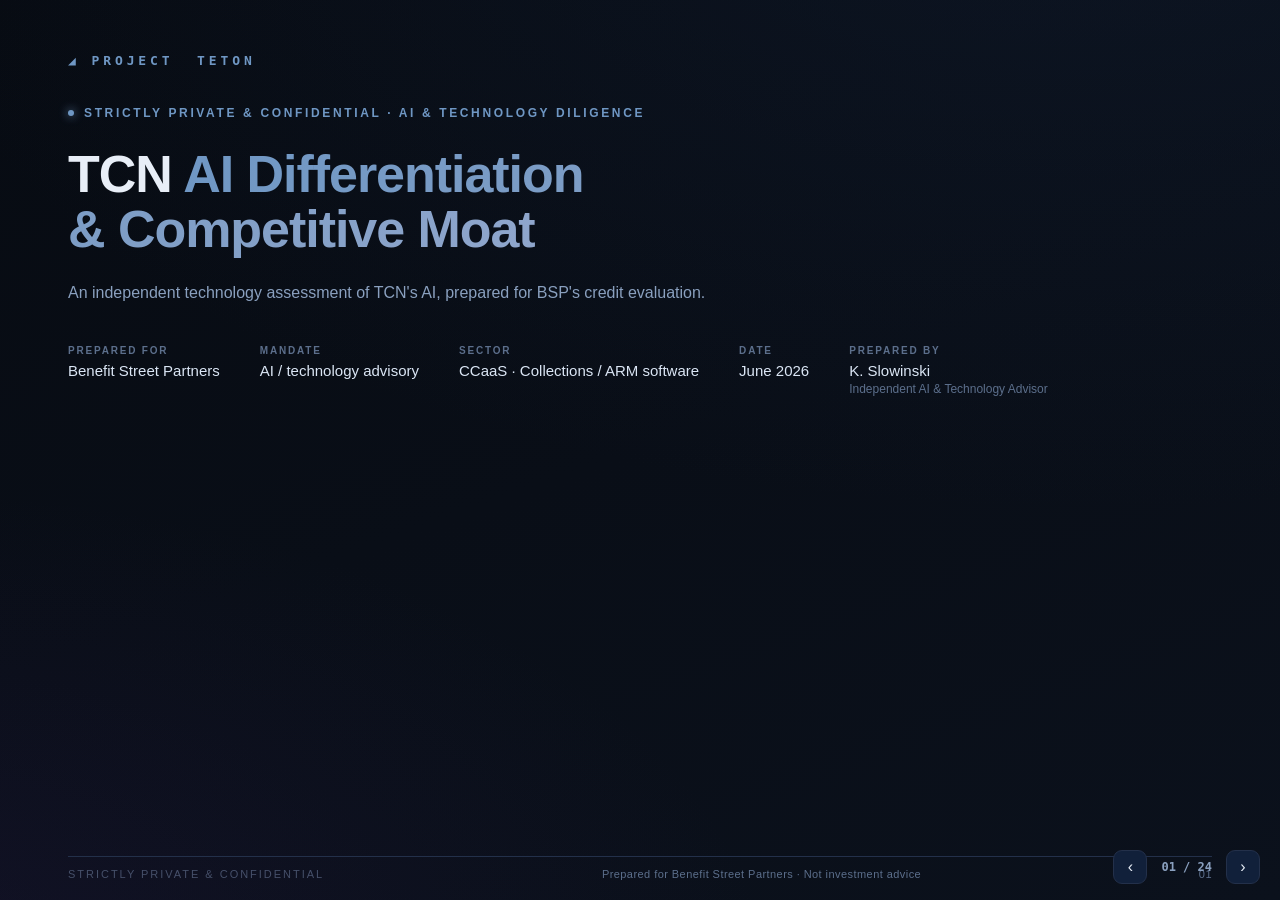
==== commit ee82f59e: "Remove 'TCN, Inc.' references; refer to the company as TCN Co-Authored-By: Claude Opus 4.8 <noreply@" ====
--- a/tcn-ai-demo/bsp-deck.html
+++ b/tcn-ai-demo/bsp-deck.html
@@ -116,7 +116,7 @@
   <div class="cover-mark">◢ PROJECT&nbsp;&nbsp;TETON</div>
   <div class="body" style="justify-content:flex-start;margin-top:40px">
     <div class="eyebrow"><span class="dot"></span>Strictly private &amp; confidential · AI &amp; technology diligence</div>
-    <h1>TCN, Inc. <span class="grad">AI Differentiation<br>&amp; Competitive Moat</span></h1>
+    <h1>TCN <span class="grad">AI Differentiation<br>&amp; Competitive Moat</span></h1>
     <p class="sub">An independent technology assessment of TCN's AI, prepared for BSP's credit evaluation.</p>
     <div class="cover-meta">
       <div><div class="k">Prepared for</div><div class="v">Benefit Street Partners</div></div>
@@ -137,7 +137,7 @@
   <h2>Basis of preparation</h2>
   <div class="body">
     <div class="grid two">
-      <div class="card"><h3>Scope &amp; purpose</h3><p>This material was prepared at the request of Benefit Street Partners ("BSP") to support internal evaluation of TCN, Inc. ("TCN" or the "Company"). It addresses AI/technology differentiation and competitive moat only, and is not a complete business, financial, legal, or tax assessment.</p></div>
+      <div class="card"><h3>Scope &amp; purpose</h3><p>This material was prepared at the request of Benefit Street Partners ("BSP") to support internal evaluation of TCN ("TCN" or the "Company"). It addresses AI/technology differentiation and competitive moat only, and is not a complete business, financial, legal, or tax assessment.</p></div>
       <div class="card"><h3>Sources &amp; scope</h3><p>Analysis relies on the Company's CIP and the PASG commercial VDD (provided through the process), public company and competitor materials, third-party estimates (labelled), and a primary technical reconstruction of the AI components. It does NOT include customer interviews, data-room or code access, or management discussions (a management call is the recommended next step). Figures are unaudited; no representation or warranty is given.</p></div>
       <div class="card"><h3>No advice / forward-looking</h3><p>Nothing herein is investment, legal, or regulatory advice or a recommendation to transact. Forward-looking statements involve risk and may differ materially from outcomes. Recipients should perform independent diligence.</p></div>
       <div class="card"><h3>Confidentiality</h3><p>For the internal use of BSP investment and diligence teams only. Not to be reproduced or distributed, in whole or in part, without prior written consent of the author.</p></div>
@@ -155,7 +155,7 @@
   <div class="body">
     <div class="callout verdict">
       <div class="lbl">Verdict</div>
-      <div class="q">TCN has no durable AI moat. The generative layer runs on rented third-party models (I rebuilt the four headline AI features in an afternoon at demo scale; the platform and audit ledger are another matter). I found no moat-grade AI capability its peers lack; TCN's real edges are vertical and workflow, not AI. And the AI story is a tailwind only if the call stays on TCN's line. That condition is the whole credit question.</div>
+      <div class="q">TCN has no durable AI moat. The generative layer runs on rented third-party models, and there was nothing we could find that clearly demonstrates an AI moat; TCN's real edges are vertical and workflow, not AI. The AI story is a tailwind only if the call stays on TCN's line. That condition is the whole credit question.</div>
     </div>
     <div class="grid two" style="margin-top:4px">
       <ul class="lead">
@@ -202,7 +202,7 @@
 <section class="slide">
   <div class="watermark">Confidential</div>
   <div class="eyebrow"><span class="dot"></span>Target snapshot</div>
-  <h2>TCN, Inc.: small, profitable, vertically focused</h2>
+  <h2>TCN: small, profitable, vertically focused</h2>
   <div class="body">
     <div class="grid four">
       <div class="card"><div class="small">ARR (2025A)</div><div class="kpi grad">~$60M</div><div class="small">~$69M Q1&#39;26 &middot; ~37% 2026E</div></div>
@@ -315,7 +315,7 @@
         <tr><td>DNC.com / Gryphon / PossibleNOW</td><td class="cap y">&#9679; Yes</td><td>Compliance-as-a-service. Buyable a la carte</td></tr>
       </tbody>
     </table>
-    <div class="callout verdict"><div class="lbl">Why it matters</div><div class="q sm">The VDD's interviews do say peers "lack the compliance features" for collections at scale, and I credit TCN's depth. But compliance <i>marketing</i> is table stakes, the data underneath is buyable, and the AI-natives are shipping compliance-native. Depth is a modest, real <span class="hl">vertical/legal</span> advantage. Not an AI one. Strip the label and the "moat" is switching costs + being the last independent specialist after LiveVox was absorbed by NICE.</div></div>
+    <div class="callout verdict"><div class="lbl">Why it matters</div><div class="q sm">The VDD's interviews do say peers "lack the compliance features" for collections at scale, and we credit TCN's depth. But compliance <i>marketing</i> is table stakes, the data underneath is buyable, and the AI-natives are shipping compliance-native. Depth is a modest, real <span class="hl">vertical/legal</span> advantage. Not an AI one. Strip the label and the "moat" is switching costs + being the last independent specialist after LiveVox was absorbed by NICE.</div></div>
   </div>
   <div class="foot"><span class="conf">Strictly Private &amp; Confidential</span><span>Project Teton</span><span class="pg"></span></div>
 </section>
@@ -486,18 +486,18 @@
 <section class="slide">
   <div class="watermark">Confidential</div>
   <div class="eyebrow"><span class="dot"></span>The other side of the argument</div>
-  <h2>The bull case, steelmanned, and <span class="grad">what would prove me wrong</span></h2>
+  <h2>The bull case, steelmanned, and <span class="grad">what would prove us wrong</span></h2>
   <div class="body">
     <table>
       <thead><tr><th style="width:38%">Strongest counter-evidence (PASG VDD, 31 interviews + 80-respondent survey)</th><th>Why it isn't dispositive</th></tr></thead>
       <tbody>
         <tr><td>73% of TCN customers prefer to buy AI from their existing platform vendor</td><td class="reasons">Preference for the incumbent, surveyed before AI-natives had reference deployments in collections. Preferences follow proof; ask again after a Skit.ai win in the base.</td></tr>
         <tr><td>"AI Agents make calls via the same dialer," so AI is limited disruption risk</td><td class="reasons">True only while the dialer is the default path. The scenario to test is the agent that brings its own line, which now exists.</td></tr>
-        <tr><td>Switching a dialer is hard; downtime is revenue risk</td><td class="reasons">Real, and I credit it (switching costs are half my moat case). But agent adoption isn't a dialer switch; it can start on one campaign without ripping anything out.</td></tr>
-        <tr><td>SmartAMD's 8.8x ROI shows real, compounding AI</td><td class="reasons">Agreed, and I credit it as TCN's one real data loop. It's narrow (call classification), and it defends the line rather than wins the agent race.</td></tr>
-      </tbody>
-    </table>
-    <div class="callout blue"><div class="lbl">What would change my view</div><div class="q sm">A working live demo of an end-to-end autonomous collections call on TCN's line; real containment and cost-per-resolution data from the April-2026 customer; contractual or technical dial-path lock-in; named senior AI/ML hires; and a dated, funded catch-up roadmap. Any three of those and "behind" becomes "closing the gap."</div></div>
+        <tr><td>Switching a dialer is hard; downtime is revenue risk</td><td class="reasons">Real, and we credit it (switching costs are half our moat case). But agent adoption isn't a dialer switch; it can start on one campaign without ripping anything out.</td></tr>
+        <tr><td>SmartAMD's 8.8x ROI shows real, compounding AI</td><td class="reasons">Agreed, and we credit it as TCN's one real data loop. It's narrow (call classification), and it defends the line rather than wins the agent race.</td></tr>
+      </tbody>
+    </table>
+    <div class="callout blue"><div class="lbl">What would change our view</div><div class="q sm">A working live demo of an end-to-end autonomous collections call on TCN's line; real containment and cost-per-resolution data from the April-2026 customer; contractual or technical dial-path lock-in; named senior AI/ML hires; and a dated, funded catch-up roadmap. Any three of those and "behind" becomes "closing the gap."</div></div>
   </div>
   <div class="foot"><span class="conf">Strictly Private &amp; Confidential</span><span>Project Teton</span><span class="pg"></span></div>
 </section>
@@ -538,7 +538,7 @@
       <div class="card"><h3>Still a feature (bear signals)</h3>
         <p style="margin-top:6px">• AI sold only as add-on; <b>low SKU attach / ARPU uplift</b><br>• <b>R&amp;D % of revenue</b> trails peers (scale gap widens)<br>• Logo churn in collections vertical<br>• Larger peers bundle <b>agentic + compliance</b> and undercut<br>• Net revenue retention flat/declining<br>• Forward-deployed cost per agent deployment not declining across cohorts (FDE itself is the winning GTM; static FDE cost is the bear case)</p></div>
     </div>
-    <div class="card" style="border-color:#5a4a1e"><h3 style="color:var(--gold)">Quarterly reporting I'd require as lender</h3><p style="margin-top:6px">• Dial-path minutes, total and for the top-20 accounts<br>• GRR bridge: churn vs downsell, by segment<br>• Volume-variable vs committed-minimum ARR %<br>• AI-agent ARR, containment %, and gross margin on AI minutes<br>• Competitive losses to named AI-natives</p></div>
+    <div class="card" style="border-color:#5a4a1e"><h3 style="color:var(--gold)">Quarterly reporting we'd require as lender</h3><p style="margin-top:6px">• Dial-path minutes, total and for the top-20 accounts<br>• GRR bridge: churn vs downsell, by segment<br>• Volume-variable vs committed-minimum ARR %<br>• AI-agent ARR, containment %, and gross margin on AI minutes<br>• Competitive losses to named AI-natives</p></div>
     <div class="callout blue"><div class="lbl">Diligence ask</div><div class="q sm">Ask for the automation-rate cohort data and the AI-SKU attach/ARPU bridge. Those two numbers tell you if the AI is real or just a story.</div></div>
   </div>
   <div class="foot"><span class="conf">Strictly Private &amp; Confidential</span><span>Project Teton</span><span class="pg"></span></div>
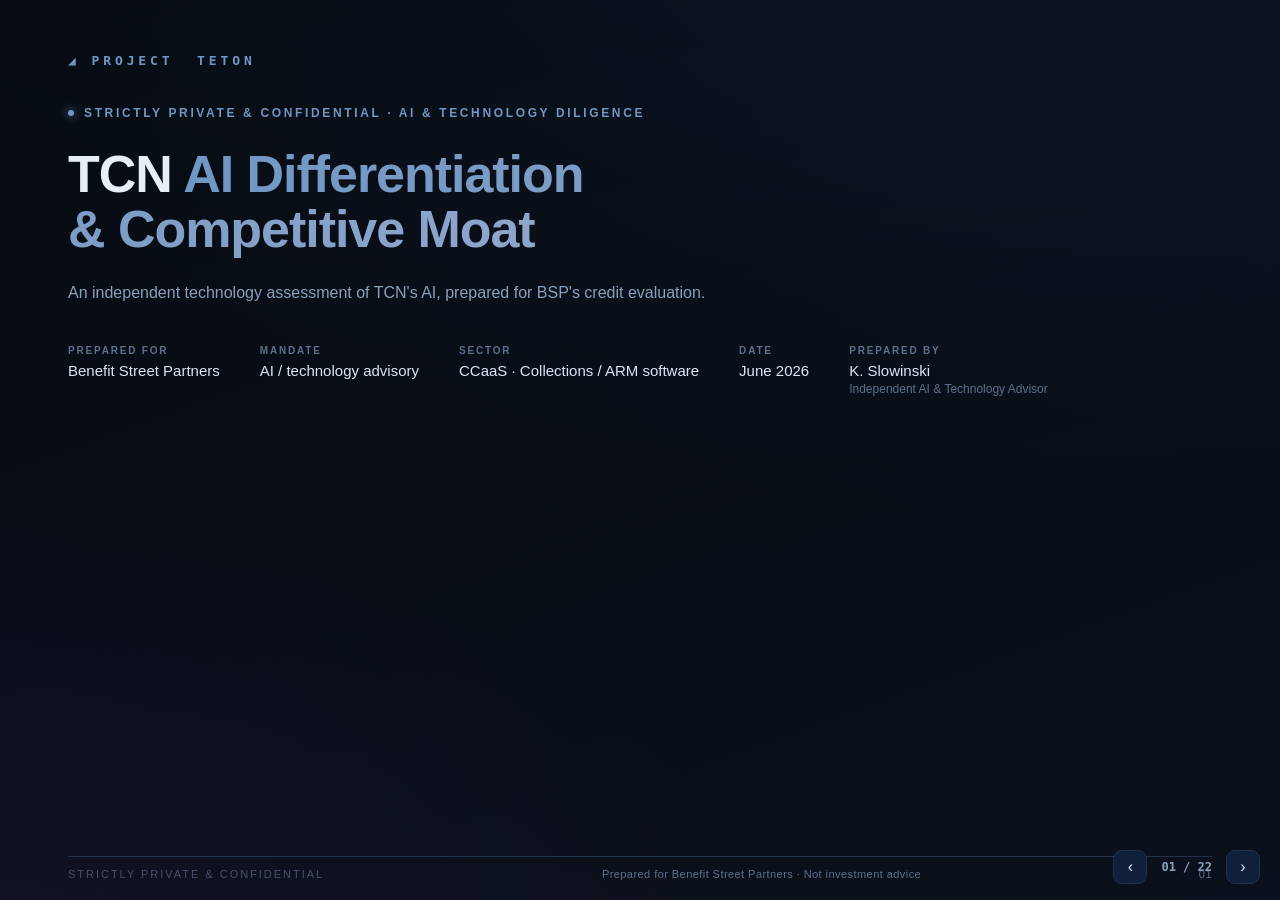
==== commit 67e15cb5: "Final QA remediation: all 3 packages (fixes, restructure to 22, additions) Package a: ~30 copy/factu" ====
--- a/tcn-ai-demo/bsp-deck.html
+++ b/tcn-ai-demo/bsp-deck.html
@@ -3,7 +3,7 @@
 <head>
 <meta charset="utf-8">
 <meta name="viewport" content="width=device-width, initial-scale=1">
-<title>Project Teton. TCN AI & Technology Diligence | Prepared for BSP</title>
+<title>Project Teton | TCN AI & Technology Diligence | Prepared for BSP</title>
 <style>
 :root{
   --bg:#070b12; --bg2:#0b111c; --card:#111a28; --card2:#0e1622; --ln:#23304a;
@@ -112,6 +112,7 @@
 
 <!-- 1 COVER -->
 
+
 <section class="slide active">
   <div class="cover-mark">◢ PROJECT&nbsp;&nbsp;TETON</div>
   <div class="body" style="justify-content:flex-start;margin-top:40px">
@@ -131,6 +132,7 @@
 
 <!-- 2 DISCLAIMER -->
 
+
 <section class="slide">
   <div class="watermark">Confidential</div>
   <div class="eyebrow"><span class="dot"></span>Important notice</div>
@@ -138,7 +140,7 @@
   <div class="body">
     <div class="grid two">
       <div class="card"><h3>Scope &amp; purpose</h3><p>This material was prepared at the request of Benefit Street Partners ("BSP") to support internal evaluation of TCN ("TCN" or the "Company"). It addresses AI/technology differentiation and competitive moat only, and is not a complete business, financial, legal, or tax assessment.</p></div>
-      <div class="card"><h3>Sources &amp; scope</h3><p>Analysis relies on the Company's CIP and the PASG commercial VDD (provided through the process), public company and competitor materials, third-party estimates (labelled), and a primary technical reconstruction of the AI components. It does NOT include customer interviews, data-room or code access, or management discussions (a management call is the recommended next step). Figures are unaudited; no representation or warranty is given.</p></div>
+      <div class="card"><h3>Sources &amp; limitations</h3><p>Analysis relies on the Company's CIP and the PASG commercial VDD (provided through the process), public company and competitor materials, and third-party estimates (labelled). It does NOT include customer interviews, data-room or code access, or management discussions (a management call is the recommended next step). Figures are unaudited; no representation or warranty is given.</p></div>
       <div class="card"><h3>No advice / forward-looking</h3><p>Nothing herein is investment, legal, or regulatory advice or a recommendation to transact. Forward-looking statements involve risk and may differ materially from outcomes. Recipients should perform independent diligence.</p></div>
       <div class="card"><h3>Confidentiality</h3><p>For the internal use of BSP investment and diligence teams only. Not to be reproduced or distributed, in whole or in part, without prior written consent of the author.</p></div>
     </div>
@@ -148,6 +150,7 @@
 
 <!-- 3 EXEC SUMMARY -->
 
+
 <section class="slide">
   <div class="watermark">Confidential</div>
   <div class="eyebrow"><span class="dot"></span>Executive summary</div>
@@ -155,7 +158,7 @@
   <div class="body">
     <div class="callout verdict">
       <div class="lbl">Verdict</div>
-      <div class="q">TCN has no durable AI moat. The generative layer runs on rented third-party models, and there was nothing we could find that clearly demonstrates an AI moat; TCN's real edges are vertical and workflow, not AI. The AI story is a tailwind only if the call stays on TCN's line. That condition is the whole credit question.</div>
+      <div class="q">There was nothing we could find that clearly demonstrates an AI moat. Every generative capability runs on rented third-party models (GPT, Gemini, Mistral, Whisper); the one demonstrated in-production proprietary model is SmartAMD, a narrow call classifier. TCN's real edges are vertical and workflow, not AI. The AI story is a tailwind only if the call stays on TCN's line. That condition is the whole credit question.</div>
     </div>
     <div class="grid two" style="margin-top:4px">
       <ul class="lead">
@@ -163,41 +166,20 @@
         <li><b>Rented stack.</b> Speech and generative AI are third-party (GPT, Gemini, Mistral, Whisper); compliance data is buyable. One real in-house model: SmartAMD.</li>
       </ul>
       <ul class="lead">
-        <li><b>The real moat is elsewhere</b>. Vertical/compliance depth in collections and switching costs. And it is only <span class="hl">modest</span>.</li>
-        <li><b>Behind, not ahead.</b> The only AI-native moat is labor substitution. And TCN's agentic AI had <b>0 customers and $0 ARR at end-2025</b> (first customer Apr 2026). AI-native players are built differently. Until TCN converts seats to agents, AI is a feature, not a franchise.</li>
+        <li><b>The real moat is elsewhere.</b> Vertical/compliance depth in collections and switching costs, and it is only <span class="hl">modest</span>.</li>
+        <li><b>Behind, not ahead.</b> The only AI-native moat is labor substitution. And TCN's agentic AI had <b>0 customers and $0 ARR at end-2025</b> (first customer Apr 2026). AI-native entrants already run calls end to end. Until TCN converts seats to agents, AI is a feature, not a franchise.</li>
       </ul>
     </div>
     <div class="callout blue">
-      <div class="lbl">Recommendation. Credit lens</div>
-      <div class="q sm">It's a good calling business. Underwrite the loan on that: switching costs, a sticky-ish base, and <span class="hl">consumption pricing</span> (AI volume makes them money instead of killing seats). Don't credit the AI story, and treat being behind on AI as a headwind to the credit.</div>
-    </div>
-  </div>
-  <div class="foot"><span class="conf">Strictly Private &amp; Confidential</span><span>Project Teton</span><span class="pg"></span></div>
-</section>
-
-<!-- 4 FRAMEWORK -->
-
-<section class="slide">
-  <div class="watermark">Confidential</div>
-  <div class="eyebrow"><span class="dot"></span>Diligence framework</div>
-  <h2>What would make AI a <span class="grad">moat</span>. And how we tested it</h2>
-  <div class="body">
-    <p class="sub">A capability is only a moat if a well-funded competitor cannot cheaply replicate it or take the customer. We scored TCN against five tests.</p>
-    <div class="grid four">
-      <div class="card"><div class="tag">Test 1</div><h3 style="margin-top:8px">Proprietary models / IP</h3><p>Own models, training pipeline, or technical IP rivals lack.</p></div>
-      <div class="card"><div class="tag">Test 2</div><h3 style="margin-top:8px">Proprietary data &amp; network effects</h3><p>Unique data that compounds and improves the product with scale.</p></div>
-      <div class="card"><div class="tag">Test 3</div><h3 style="margin-top:8px">Workflow lock-in</h3><p>Switching costs, integrations, data gravity, audit/legal record.</p></div>
-      <div class="card"><div class="tag">Test 4</div><h3 style="margin-top:8px">Distribution / vertical depth</h3><p>Channel, brand, and domain depth in a defensible niche.</p></div>
-    </div>
-    <div class="grid" style="grid-template-columns:1fr">
-      <div class="card" style="border-color:#5a4a1e"><div class="tag gold">Test 5. The decisive one</div><h3 style="margin-top:8px">Economic step-change: labor substitution</h3><p>Does the AI remove the customer's largest cost. Human agents. Rather than merely assist them? This is the only AI capability that re-bases unit economics and creates new lock-in. <span class="hl">We weight it highest.</span></p></div>
-    </div>
-    <p class="small">Methodology: public materials &amp; competitor disclosures · review corpora (G2/Capterra) · third-party headcount/financial estimates · hands-on reconstruction of TCN's AI components.</p>
+      <div class="lbl">Recommendation: credit lens</div>
+      <div class="q sm">It's a good calling business. Underwrite the loan on that: switching costs, a base with 98% logo retention (81% GRR: interrogate the downsell), and <span class="hl">consumption pricing</span> (AI volume makes them money instead of killing seats). Don't credit the AI story, and treat being behind on AI as a headwind to the credit.</div>
+    </div>
   </div>
   <div class="foot"><span class="conf">Strictly Private &amp; Confidential</span><span>Project Teton</span><span class="pg"></span></div>
 </section>
 
 <!-- 5 COMPANY SNAPSHOT -->
+
 
 <section class="slide">
   <div class="watermark">Confidential</div>
@@ -211,30 +193,22 @@
       <div class="card"><div class="small">Retention</div><div class="kpi grad">112%</div><div class="small">NRR &middot; 81% GRR &middot; 98% logo</div></div>
     </div>
     <div class="grid two">
-      <div class="card"><h3>Profile</h3><p>Founded 1999, St. George, Utah. Flagship platform <b>TCN Operator</b> (six modules: omnichannel, compliance/data, analytics, workforce, automation, infrastructure). Verticals: <b>collections / accounts-receivable management</b>, BPO, healthcare RCM, utilities; actively expanding UK/EU.</p></div>
-      <div class="card" style="border-color:#5a4a1e"><h3 style="color:var(--gold)">Credit read</h3><p>A genuinely attractive niche credit: ~$60M ARR, ~37% 2026E growth, ~20&rarr;24% EBITDA, clears Rule of 40 (their "Rule of 60" is a 2026E projection), bootstrapped (<b>$0 raised since 1999</b>). But <b>~14-39x smaller</b> than the three scaled leaders (Five9/Genesys/NICE, on $69M Mar-26 run-rate). Too small to win an AI R&amp;D arms race. Underwrite the calling business, not the AI story.</p></div>
+      <div class="card"><h3>Profile</h3><p>Founded 1999, St. George, Utah. Flagship platform <b>TCN Operator</b> (modular platform per the CIP: dialer/telephony, compliance engine, omnichannel, WFM/WFO, AI &amp; automation, payments, reporting/BI). Verticals: <b>collections / accounts-receivable management</b>, BPO, healthcare RCM, utilities; actively expanding UK/EU.</p></div>
+      <div class="card" style="border-color:#5a4a1e"><h3 style="color:var(--gold)">Credit read</h3><p>A genuinely attractive niche credit: ~$60M ARR, ~37% 2026E growth, ~20&rarr;24% EBITDA, clears Rule of 40 (their "Rule of 60" is a 2026E projection), bootstrapped (<b>$0 raised since 1999</b>).</p></div>
     </div>
   </div>
   <div class="foot"><span class="conf">Strictly Private &amp; Confidential</span><span>Project Teton &middot; figures per CIP / management</span><span class="pg"></span></div>
 </section>
 
 <!-- 7b CCAAS LANDSCAPE -->
+
 
 <section class="slide">
   <div class="watermark">Confidential</div>
   <div class="eyebrow"><span class="dot"></span>Competitive landscape</div>
   <h2>A niche specialist in a field of <span class="grad">giants</span></h2>
   <div class="body">
-    <table>
-      <thead><tr><th style="width:18%">Vendor</th><th>Est. revenue / ARR</th><th>Structure</th><th>AI suite</th><th>Strategic focus</th></tr></thead>
-      <tbody>
-        <tr><td>NICE</td><td>~$2.7B</td><td>Public</td><td>Enlighten / Mpower</td><td>Enterprise CX, WFO, compliance</td></tr>
-        <tr><td>Genesys</td><td>~$2.3B</td><td>Private</td><td>Cloud CX AI</td><td>Enterprise omnichannel at scale</td></tr>
-        <tr><td>Five9</td><td>~$1.0B</td><td>Public</td><td>Genius AI</td><td>Outbound / blended CX, SMB-ent.</td></tr>
-        <tr><td>Talkdesk</td><td>~$0.2B</td><td>Private</td><td>Ascend AI</td><td>Mid-market / enterprise, AI-first</td></tr>
-        <tr style="background:#0c1626"><td><b>TCN</b></td><td><b>~$69M</b></td><td>Bootstrapped</td><td>"Operator" AI</td><td><span class="hl">Collections / ARM vertical</span></td></tr>
-      </tbody>
-    </table>
+    
     <div style="margin-top:6px">
       <div class="barrow"><div class="nm">NICE</div><div class="track"><div class="fill hi" style="width:100%"></div></div><div class="rate">~$2.7B</div></div>
       <div class="barrow"><div class="nm">Genesys</div><div class="track"><div class="fill hi" style="width:85%"></div></div><div class="rate">~$2.3B</div></div>
@@ -249,28 +223,30 @@
 
 <!-- 6 AI ANATOMY -->
 
+
 <section class="slide">
   <div class="watermark">Confidential</div>
   <div class="eyebrow"><span class="dot"></span>Platform anatomy</div>
-  <h2>The AI toolbox. And what's <span class="grad">actually under the hood</span></h2>
+  <h2>The AI toolbox: what's <span class="grad">actually under the hood</span></h2>
   <div class="body">
     <table>
       <thead><tr><th style="width:24%">Component</th><th style="width:38%">Marketed as</th><th>Under the hood (our assessment)</th></tr></thead>
       <tbody>
-        <tr><td>Conversational / Voice Analytics</td><td>Transcribe, search, flag 100% of calls</td><td>Third-party ASR + keyword/intent scoring. <span class="hr">commodity</span></td></tr>
-        <tr><td>Agent Assist</td><td>Real-time coaching, next-best-action, summaries</td><td>LLM layer over transcripts. <span class="hr">commodity wrapper</span></td></tr>
+        <tr><td>Conversational / Voice Analytics</td><td>Transcribe, search, flag 100% of calls</td><td>Third-party ASR + keyword/intent scoring: <span class="hr">commodity</span></td></tr>
+        <tr><td>Agent Assist</td><td>Real-time coaching, next-best-action, summaries</td><td>LLM layer over transcripts: <span class="hr">commodity wrapper</span></td></tr>
         <tr><td>Natural Language Compliance (NLC)</td><td>"Industry-first" plain-English compliance rules</td><td>LLM English→rule parser on a rules engine; <span class="hl">value is the audit trail, not the AI</span></td></tr>
-        <tr><td>Chatbots / Email automation</td><td>Deflect &amp; automate routine inbound</td><td>LLM + RAG. <span class="hr">commodity</span></td></tr>
-        <tr><td>Voicebot / AI IVR</td><td>Self-service voice, intent routing</td><td>ASR + LLM + TTS pipeline. <span class="hr">commodity</span></td></tr>
-        <tr><td>Auto-QA / Workforce Opt.</td><td>Auto-score every conversation</td><td>Scoring rubric over transcripts. <span class="hr">table stakes</span></td></tr>
-      </tbody>
-    </table>
-    <div class="callout blue"><div class="lbl">Signal</div><div class="q sm">TCN's generative AI (transcription, summaries, QA) runs on third-party LLMs (GPT, Gemini, Mistral, Whisper; CIP p. 36). Its one in-production proprietary model, <b>SmartAMD</b>, is narrow (call classification) but real: answering-machine detection is now an adversarial problem (iOS, Pixel and carrier screeners sit between dialers and humans), and TCN retrains it on its own outcome-labeled dial data at scale. That's a genuine, compounding data loop, and a reason calls stay on TCN's line. It is not a generative or agentic moat. (The CIP's "majority of AI runs on TCN's native stack" counts per-call SmartAMD executions; every generative feature is third-party.)</div></div>
+        <tr><td>Chatbots / Email automation</td><td>Deflect &amp; automate routine inbound</td><td>LLM + RAG (retrieval-augmented generation): <span class="hr">commodity</span></td></tr>
+        <tr><td>Voicebot / AI IVR</td><td>Self-service voice, intent routing</td><td>ASR + LLM + TTS pipeline: <span class="hr">commodity</span></td></tr>
+        <tr><td>Auto-QA / Workforce Opt.</td><td>Auto-score every conversation</td><td>Scoring rubric over transcripts: <span class="hr">table stakes</span></td></tr>
+      </tbody>
+    </table>
+    <div class="callout blue"><div class="lbl">Signal</div><div class="q sm">TCN's generative AI (transcription, summaries, QA) runs on third-party LLMs (GPT, Gemini, Mistral, Whisper; CIP p. 36). Its one in-production proprietary model, <b>SmartAMD</b>, is narrow (call classification) but real: answering-machine detection is now an adversarial problem (iOS, Pixel and carrier screeners sit between dialers and humans), and TCN retrains it on its own outcome-labeled dial data at scale. That's a genuine, compounding data loop, and a reason calls stay on TCN's line. It is not a generative or agentic moat. The CIP says "majority of AI in use today is run on TCN's native stack" (p. 35) without stating the counting basis; the only mechanism we can identify that makes it true is per-call SmartAMD execution volume, since every generative feature the CIP itself lists runs on third-party models (p. 36). The CIP also claims in-house Reporting/WFM models and two models in development, which we could not verify. Confirm the denominator and the model inventory on the call.</div></div>
   </div>
   <div class="foot"><span class="conf">Strictly Private &amp; Confidential</span><span>Project Teton</span><span class="pg"></span></div>
 </section>
 
 <!-- 7 PARITY TABLE -->
+
 
 <section class="slide">
   <div class="watermark">Confidential</div>
@@ -296,73 +272,35 @@
   <div class="foot"><span class="conf">Strictly Private &amp; Confidential</span><span>Project Teton</span><span class="pg"></span></div>
 </section>
 
-<!-- 7c COMPLIANCE TABLE STAKES -->
-
-<section class="slide">
-  <div class="watermark">Confidential</div>
-  <div class="eyebrow"><span class="dot"></span>Rebuttal. The "compliance moat"</div>
-  <h2>Compliance is <span class="grad">table stakes</span>, not a moat</h2>
-  <div class="body">
-    <p class="sub">The CIP and the commercial VDD both lean on a "compliance moat." But you cannot sell into collections without compliance. And every competitor, including the AI-native disruptors, markets it.</p>
-    <table>
-      <thead><tr><th style="width:24%">Vendor</th><th style="width:22%">Markets collections compliance?</th><th>What they market (claims, not verified)</th></tr></thead>
-      <tbody>
-        <tr><td>LiveVox (now NICE)</td><td class="cap y">&#9679; Yes. Its heritage</td><td>Pioneered "Four Clouds" / Human Call Initiator; court-validated non-ATDS</td></tr>
-        <tr><td>Five9</td><td class="cap y">&#9679; Yes</td><td>Dedicated TCPA and debt-collections product pages</td></tr>
-        <tr><td>Convoso</td><td class="cap y">&#9679; Yes</td><td>Compliance product: dialing guardrails + automation in-workflow</td></tr>
-        <tr><td>Skit.ai (AI-native)</td><td class="cap y">&#9679; Yes. Headline</td><td>"Automatically follows FDCPA, TCPA, Reg F". TCN's NLC pitch, verbatim</td></tr>
-        <tr><td>NICE / Genesys / Talkdesk</td><td class="cap y">&#9679; Yes</td><td>Compliance tooling, audit trails, Reg-F templates</td></tr>
-        <tr><td>DNC.com / Gryphon / PossibleNOW</td><td class="cap y">&#9679; Yes</td><td>Compliance-as-a-service. Buyable a la carte</td></tr>
-      </tbody>
-    </table>
-    <div class="callout verdict"><div class="lbl">Why it matters</div><div class="q sm">The VDD's interviews do say peers "lack the compliance features" for collections at scale, and we credit TCN's depth. But compliance <i>marketing</i> is table stakes, the data underneath is buyable, and the AI-natives are shipping compliance-native. Depth is a modest, real <span class="hl">vertical/legal</span> advantage. Not an AI one. Strip the label and the "moat" is switching costs + being the last independent specialist after LiveVox was absorbed by NICE.</div></div>
-  </div>
-  <div class="foot"><span class="conf">Strictly Private &amp; Confidential</span><span>Project Teton</span><span class="pg"></span></div>
-</section>
-
-<!-- 8 BUILD VS BUY -->
+<!-- M1 RENTED-BUYABLE -->
 
 <section class="slide">
   <div class="watermark">Confidential</div>
   <div class="eyebrow"><span class="dot"></span>Build vs. buy</div>
-  <h2>The AI is rented; the moat would have to be <span class="grad">built</span></h2>
+  <h2>The AI is rented; the <span class="grad">compliance data is buyable</span></h2>
   <div class="body">
     <div class="grid two">
       <div class="card" style="border-color:#5a2230"><h3 style="color:var(--red)">Bought / commodity</h3>
-        <p style="margin-top:6px">• ASR. Whisper / Deepgram / AWS Transcribe class<br>• LLMs. OpenAI / Anthropic / AWS<br>• TTS. ElevenLabs / Cartesia / Polly class<br>• <b>Compliance data</b>. DNC, litigator &amp; reassigned-number lists are a commodity market (DNC.com: 70B+ scrubs; PossibleNOW; Gryphon; Blacklist Alliance)</p></div>
+        <p style="margin-top:6px">• ASR: Whisper / Deepgram / AWS Transcribe class<br>• LLMs: OpenAI / Anthropic / AWS<br>• TTS: ElevenLabs / Cartesia / Polly class<br>• <b>Compliance data</b>: DNC, litigator &amp; reassigned-number lists are a commodity market (DNC.com: 70B+ scrubs; PossibleNOW; Gryphon; Blacklist Alliance)</p></div>
       <div class="card" style="border-color:#1f4d3e"><h3 style="color:var(--grn)">Built / defensible</h3>
         <p style="margin-top:6px">• Integrated platform &amp; dialer<br>• Contact-eligibility rules engine + NL authoring<br>• <b>Consent / revocation audit ledger</b> (the courtroom record)<br>• Collections-specific workflows &amp; data gravity</p></div>
     </div>
-    <div class="callout"><div class="lbl" style="color:var(--c1)">Reproducibility test. The IP barrier is low</div>
-      <div class="q sm">As part of this diligence we reproduced TCN's four headline <b>AI/LLM components</b> offline over a 100-record dataset in an afternoon. Confirming the AI layer is commodity. What we did <b>not</b> reproduce is the <i>production</i> consent/audit ledger at customer scale, with years of legally-defensible history. Which is exactly where the modest, non-AI moat sits.</div></div>
-  </div>
-  <div class="foot"><span class="conf">Strictly Private &amp; Confidential</span><span>Project Teton</span><span class="pg"></span></div>
-</section>
-
-<!-- 9 MOAT MAP -->
-
-<section class="slide">
-  <div class="watermark">Confidential</div>
-  <div class="eyebrow"><span class="dot"></span>Where defensibility actually lives</div>
-  <h2>Where the <span class="grad">real defensibility</span> is (it isn't AI)</h2>
-  <div class="body">
-    <div style="margin:6px 0 4px">
-      <div class="barrow"><div class="nm">Vertical / compliance depth (collections)</div><div class="track"><div class="fill hi" style="width:72%"></div></div><div class="rate">MED-HIGH</div></div>
-      <div class="barrow"><div class="nm">Switching costs + data gravity</div><div class="track"><div class="fill md" style="width:58%"></div></div><div class="rate">MEDIUM</div></div>
-      <div class="barrow"><div class="nm">GTM efficiency / distribution</div><div class="track"><div class="fill md" style="width:55%"></div></div><div class="rate">MEDIUM</div></div>
-      <div class="barrow"><div class="nm">Consumption pricing (monetizes AI, not cannibalized)</div><div class="track"><div class="fill hi" style="width:64%"></div></div><div class="rate">MED-HIGH</div></div>
-      <div class="barrow"><div class="nm">Cost / capital efficiency (bootstrapped)</div><div class="track"><div class="fill md" style="width:50%"></div></div><div class="rate">MEDIUM</div></div>
-      <div class="barrow"><div class="nm">AI / technology differentiation</div><div class="track"><div class="fill lo" style="width:14%"></div></div><div class="rate">LOW / NONE</div></div>
-    </div>
-    <div class="grid two">
-      <div class="card"><h3>What's real</h3><p>Purpose-built for debt collection (a customer literally cites "solutions designed for the debt-collection industry"), reinforced by switching costs and the legal-defensibility of consent/audit records.</p></div>
-      <div class="card"><h3>What's not</h3><p>The AI. It neither creates lock-in beyond the platform itself nor compounds with proprietary data. Removing the "AI" branding would not change TCN's competitive position.</p></div>
-    </div>
+    <table>
+      <thead><tr><th style="width:24%">Everyone markets collections compliance</th><th>What they market (claims, not verified)</th></tr></thead>
+      <tbody>
+        <tr><td>LiveVox (now NICE)</td><td>Pioneered "Four Clouds" / Human Call Initiator; court-validated as not an autodialer (non-ATDS) under TCPA</td></tr>
+        <tr><td>Five9 / Convoso / Genesys / Talkdesk</td><td>Dedicated TCPA and debt-collections tooling, guardrails, Reg-F templates</td></tr>
+        <tr><td>Skit.ai (AI-native)</td><td>"Automatically follows FDCPA, TCPA, Reg F" (TCN's NLC pitch, verbatim)</td></tr>
+        <tr><td>DNC.com / Gryphon / PossibleNOW</td><td>Compliance-as-a-service, buyable a la carte</td></tr>
+      </tbody>
+    </table>
+    <div class="callout verdict"><div class="lbl">Why it matters</div><div class="q sm">The VDD's interviews do say peers "lack the compliance features" for collections at scale, and we credit TCN's depth. But compliance <i>marketing</i> is table stakes, the data underneath is buyable, and the AI-natives are shipping compliance-native. Depth is a modest, real <span class="hl">vertical/legal</span> advantage. Not an AI one. Strip the label and the "moat" is switching costs + being the last independent specialist after LiveVox was absorbed by NICE.</div></div>
   </div>
   <div class="foot"><span class="conf">Strictly Private &amp; Confidential</span><span>Project Teton</span><span class="pg"></span></div>
 </section>
 
 <!-- 10 THE THESIS -->
+
 
 <section class="slide">
   <div class="watermark">Confidential</div>
@@ -370,12 +308,12 @@
   <h2>The only AI moat is <span class="grad">labor substitution</span></h2>
   <div class="body">
     <div class="grid three">
-      <div class="card"><div class="small">Contact-center cost stack</div><div class="kpi grad">~60-70%</div><div class="small">is human agent labor. The prize</div></div>
+      <div class="card"><div class="small">Contact-center cost stack</div><div class="kpi grad">~60-70%</div><div class="small">of cost is human agent labor: the prize</div></div>
       <div class="card"><h3>Augmentation (today)</h3><p>Copilots &amp; summaries trim handle time. <b>Incremental</b>. And equally available to every competitor. No lock-in.</p></div>
       <div class="card" style="border-color:#5a4a1e"><h3 style="color:var(--gold)">Substitution (the moat)</h3><p>Replace seats with autonomous agents → re-bases unit economics, shifts pricing seat→outcome, and creates an automated-resolution <b>data flywheel</b> + deep lock-in.</p></div>
     </div>
     <div class="callout verdict"><div class="lbl">Thesis</div>
-      <div class="q">A moat is created only by convincing customers to remove human agents and replace them with AI agents. Industry-wide that conversion has <b>not</b> happened at scale. "agentic" is still early everywhere. The first mover to convert seats into agents captures the labor budget and the lock-in. <b>Until TCN does this, there is no moat.</b></div></div>
+      <div class="q">A moat is created only by convincing customers to remove human agents and replace them with AI agents. Industry-wide that conversion has <b>not</b> happened at scale. "Agentic" is still early everywhere. The first mover to convert seats into agents captures the labor budget and the lock-in. <b>Until TCN does this, there is no moat.</b></div></div>
     <div class="grid two">
       <div class="card"><h3>Where TCN stands</h3><p>Everything shipped so far is AI <b>for the human</b>: assist, summaries, QA, SmartAMD. Useful, but a person is still on every call, and no labor dollars have moved to TCN yet. Collections is automatable in layers: first-party reminders and payment-taking (high containment plausible) vs third-party negotiation (low), which is where the labor dollars actually sit. Late, but closable: the durable risks are per-outcome pricing disruption and losing the system-of-record position, not model capability.</p></div>
       <div class="card" style="border-color:#5a2230"><h3 style="color:var(--red)">The team question</h3><p>The CIP claims a "proven global R&amp;D engine," "120+ engineers" and "in-house model training." What it doesn't name is any AI/ML leadership or senior AI hire. Leadership is the founding Bird family plus long-tenured contact-center engineers (public bios; see appendix). Credible dialer team; unproven AI org. Test this on the call.</p></div>
@@ -385,6 +323,7 @@
 </section>
 
 <!-- D1 DISRUPTORS -->
+
 <section class="slide">
   <div class="watermark">Confidential</div>
   <div class="eyebrow"><span class="dot"></span>The AI-native players</div>
@@ -396,19 +335,20 @@
         <tr style="background:#0c1626"><td><b>TCN</b></td><td>Assists the human agent (summaries, QA, SmartAMD); AI Voice Agent launched Apr-26</td><td class="cap p">&#9680; first customer Apr-26</td><td class="cap y">&#9679; its dialer + numbers</td><td>$0 raised (bootstrapped)</td><td><span class="hr">n/a. The incumbent</span></td></tr>
         <tr><td>Five9 / NICE</td><td>Copilots plus early agentic, mostly inbound self-service</td><td class="cap p">&#9680; early</td><td class="cap y">&#9679; their dialers</td><td>Public, $1-2.7B rev</td><td>Bundling agents + compliance above TCN</td></tr>
         <tr><td><b>Decagon</b></td><td>Autonomous agents resolving chat/email/voice end to end; auditable plain-English compliance rules</td><td class="cap y">&#9679; yes</td><td class="cap p">&#9680; entering voice</td><td>~$400M raised, $4.5B val</td><td><span class="hr">Highest</span>. Outbound voice + compliance, well-funded</td></tr>
-        <tr><td><b>Sierra</b></td><td>Autonomous voice + digital agents, outcome pricing; Bret Taylor</td><td class="cap y">&#9679; yes</td><td class="cap p">&#9680; voice via SIP</td><td>~$1B+ raised, $15.8B val</td><td><span class="hr">High</span>. Capital + trust to enter regulated</td></tr>
+        <tr><td><b>Sierra</b></td><td>Autonomous voice + digital agents, outcome pricing; Bret Taylor</td><td class="cap y">&#9679; yes</td><td class="cap p">&#9680; voice via SIP</td><td>~$1B+ raised, $15.8B val</td><td><span class="hr">High</span>. Capital + trust to enter regulated verticals</td></tr>
         <tr><td><b>Skit.ai</b></td><td>Collections-native: runs the whole outbound collections call with FDCPA/TCPA/Reg F built in</td><td class="cap y">&#9679; yes</td><td class="cap p">&#9680; bundled telephony (2)</td><td>~$48M raised</td><td><span class="hr">Most direct</span>. TCN's exact use case and buyer</td></tr>
         <tr><td>Cresta / Parloa</td><td>Agent assist + voice-first agentic at enterprise scale</td><td class="cap p">&#9680; partial</td><td class="cap n">&#9675;</td><td>$1.6B / $3.0B val</td><td>Overlaps assist, analytics, voice automation</td></tr>
-        <tr><td>Intercom (Fin)</td><td>Fin Voice: real-time multi-step phone workflows, can call outbound</td><td class="cap y">&#9679; yes</td><td class="cap p">&#9680; rides customer SIP</td><td>Public</td><td>Voice live and expanding from support CX</td></tr>
-      </tbody>
-    </table>
-    <div class="callout verdict"><div class="lbl">Bottom line</div><div class="q sm"><b>Holds for TCN:</b> consumption pricing, dial-path incumbency, number reputation (STIR/SHAKEN attestation, spam-label remediation), compliance depth, switching costs. <b>Eroding:</b> the disruptors are compliance-native, several run calls end to end today, and their per-minute economics work. Their own CIP prices AI voice at $0.30/min vs $0.05 for a human-led minute: ~6x revenue per minute to TCN, and a large saving vs. what a customer pays a human agent all-in. That trade only pays TCN <b>if the call stays on TCN's line</b>.</div></div>
+        <tr><td>Intercom (Fin)</td><td>Fin Voice: real-time multi-step phone workflows, can call outbound</td><td class="cap y">&#9679; yes</td><td class="cap p">&#9680; rides customer SIP</td><td>Private (VC-backed)</td><td>Voice live and expanding from support CX</td></tr>
+      </tbody>
+    </table>
+    <div class="callout verdict"><div class="lbl">Bottom line</div><div class="q sm"><b>Holds for TCN:</b> consumption pricing, dial-path incumbency, number reputation (STIR/SHAKEN attestation, spam-label remediation), compliance depth, switching costs. <b>Eroding:</b> the disruptors are compliance-native, several run calls end to end today, and their per-minute economics work. TCN's own CIP lists AI voice at $0.20-0.50/min, modeling $0.30 flat, vs $0.05 for a human-led minute (CIP p. 42): 4-10x revenue per minute to TCN, and a large saving vs what a customer pays a human agent all-in. That trade only pays TCN <b>if the call stays on TCN's line</b>.</div></div>
     <p class="small">(1) "Owns the line" = carrier relationships, number inventory, and reputation management, not just a SIP trunk. (2) Skit.ai bundles resold commodity telephony (Twilio/Telnyx class); it removes TCN from the call, but it is not a carrier. Valuations/ARR per public reporting, mid-2026; see appendix.</p>
   </div>
   <div class="foot"><span class="conf">Strictly Private &amp; Confidential</span><span>Project Teton</span><span class="pg"></span></div>
 </section>
 
 <!-- D2 REGULATORY -->
+
 <section class="slide">
   <div class="watermark">Confidential</div>
   <div class="eyebrow"><span class="dot"></span>The regulatory layer</div>
@@ -425,12 +365,13 @@
 
 <!-- 10c METRICS -->
 
+
 <section class="slide">
   <div class="watermark">Confidential</div>
   <div class="eyebrow"><span class="dot"></span>Show me the metric</div>
   <h2>They measure a better dialer, <span class="grad">not better collections</span></h2>
   <div class="body">
-    <p class="sub">TCN can quantify a better dialer and cheaper QA. It cannot yet quantify the metrics that actually decide collections. The ones the AI-natives lead with.</p>
+    <p class="sub">TCN can quantify a better dialer and cheaper QA. It cannot yet quantify the metrics that actually decide collections, the ones the AI-natives lead with.</p>
     <table>
       <thead><tr><th style="width:26%">Metric that matters to a collections stakeholder</th><th style="width:37%">What TCN can show today</th><th>The AI-native bar (Skit.ai / Prodigal)</th></tr></thead>
       <tbody>
@@ -447,6 +388,7 @@
 </section>
 
 <!-- D3 UNIT ECONOMICS -->
+
 <section class="slide">
   <div class="watermark">Confidential</div>
   <div class="eyebrow"><span class="dot"></span>AI voice unit economics</div>
@@ -454,7 +396,7 @@
   <div class="body">
     <div class="grid two">
       <div class="card"><h3>What an AI voice minute costs (mid-2026)</h3><p>&bull; Speech-to-text: ~$0.005-0.01<br>&bull; LLM inference: ~$0.01-0.03<br>&bull; Text-to-speech: ~$0.02-0.04<br>&bull; Telephony: ~$0.005-0.01<br><b>All-in COGS: ~$0.05-0.10/min.</b> At the CIP's $0.30/min price, TCN's claimed ~80% AI gross margin is credible <i>today</i>.</p></div>
-      <div class="card" style="border-color:#5a2230"><h3 style="color:var(--red)">The assumption that breaks</h3><p>The CIP's model holds the AI price at <b>$0.30/min flat for five years</b> to reach <b>$174M+ of AI agent ARR</b> (CIP pp. 68-69). Meanwhile model costs have been falling ~40%+ per year, self-serve voice-agent platforms retail at $0.07-0.15/min, and the AI-natives price per <b>outcome</b>, not per minute. Price compression, not technical feasibility, is what kills that curve.</p></div>
+      <div class="card" style="border-color:#5a2230"><h3 style="color:var(--red)">The assumption that breaks</h3><p>The CIP's model holds the AI price at <b>$0.30/min flat for five years</b> to reach <b>$174M+ of AI agent ARR</b> (CIP p. 68). Meanwhile model costs have been falling ~40%+ per year, self-serve voice-agent platforms retail at $0.07-0.15/min, and the AI-natives price per <b>outcome</b>, not per minute. Price compression, not technical feasibility, is what kills that curve.</p></div>
     </div>
     <div class="callout verdict"><div class="lbl">Credit read</div><div class="q sm">Don't credit the $174M. The AI upside case rests on a five-year flat price in the fastest-deflating pricing environment in software. Feasible product, fantasy price curve.</div></div>
   </div>
@@ -462,6 +404,7 @@
 </section>
 
 <!-- D4 SIZING HEADWIND -->
+
 <section class="slide">
   <div class="watermark">Confidential</div>
   <div class="eyebrow"><span class="dot"></span>Sizing the headwind</div>
@@ -483,6 +426,7 @@
 </section>
 
 <!-- D5 STEELMAN -->
+
 <section class="slide">
   <div class="watermark">Confidential</div>
   <div class="eyebrow"><span class="dot"></span>The other side of the argument</div>
@@ -494,6 +438,7 @@
         <tr><td>73% of TCN customers prefer to buy AI from their existing platform vendor</td><td class="reasons">Preference for the incumbent, surveyed before AI-natives had reference deployments in collections. Preferences follow proof; ask again after a Skit.ai win in the base.</td></tr>
         <tr><td>"AI Agents make calls via the same dialer," so AI is limited disruption risk</td><td class="reasons">True only while the dialer is the default path. The scenario to test is the agent that brings its own line, which now exists.</td></tr>
         <tr><td>Switching a dialer is hard; downtime is revenue risk</td><td class="reasons">Real, and we credit it (switching costs are half our moat case). But agent adoption isn't a dialer switch; it can start on one campaign without ripping anything out.</td></tr>
+        <tr><td>PASG scored TCN's AI defensibility 4/5, citing "workflow integration, compliance positioning, and an expanding portfolio of proprietary models"</td><td class="reasons">The score was produced by the firm TCN engaged for the VDD, with no published methodology or comparison set. Workflow integration and compliance positioning are the vertical moat we already credit; the "portfolio of proprietary models" is one in-production model. Ask for the rubric on the call.</td></tr>
         <tr><td>SmartAMD's 8.8x ROI shows real, compounding AI</td><td class="reasons">Agreed, and we credit it as TCN's one real data loop. It's narrow (call classification), and it defends the line rather than wins the agent race.</td></tr>
       </tbody>
     </table>
@@ -502,67 +447,50 @@
   <div class="foot"><span class="conf">Strictly Private &amp; Confidential</span><span>Project Teton</span><span class="pg"></span></div>
 </section>
 
-<!-- 11 SCORECARD -->
-
-<section class="slide">
-  <div class="watermark">Confidential</div>
-  <div class="eyebrow"><span class="dot"></span>Moat scorecard</div>
-  <h2>Scored against the five tests</h2>
+<!-- M2 TESTS SCORED -->
+
+<section class="slide">
+  <div class="watermark">Confidential</div>
+  <div class="eyebrow"><span class="dot"></span>The five tests, scored</div>
+  <h2>What would make AI a moat, <span class="grad">and how TCN scores</span></h2>
   <div class="body">
     <table class="scorecard">
-      <thead><tr><th style="width:26%">Moat test</th><th style="width:14%">Rating</th><th>Rationale</th></tr></thead>
-      <tbody>
-        <tr><td>1 &middot; Proprietary models / IP</td><td><span class="pill lo">LOW</span></td><td>One narrow proprietary model (SmartAMD, AMD); generative AI is third-party. No franchise-grade IP.</td></tr>
-        <tr><td>2 · Proprietary data / network effects</td><td><span class="pill lo">LOW</span></td><td>Compliance data is bought. One exception: SmartAMD's outcome-labeled dial data compounds, but it's narrow.</td></tr>
-        <tr><td>3 · Workflow lock-in / switching costs</td><td><span class="pill md">MEDIUM</span></td><td>Real via integration + consent/audit records; not AI-driven.</td></tr>
-        <tr><td>4 · Distribution / vertical depth</td><td><span class="pill md">MED-HIGH</span></td><td>Genuine collections/ARM domain depth; efficient GTM.</td></tr>
-        <tr><td>5 · Labor substitution (weighted ×)</td><td><span class="pill lo">NOT YET</span></td><td>Sells augmentation, not replacement. The decisive, unrealized lever.</td></tr>
-        <tr style="background:#0c1626"><td><b>Overall AI moat</b></td><td><span class="pill lo">LOW</span></td><td><b>Niche franchise with modest, non-AI defensibility. No AI premium warranted.</b></td></tr>
-      </tbody>
-    </table>
-    <p class="small">Ratings are qualitative judgments for diligence framing, not a quantitative score.</p>
-  </div>
-  <div class="foot"><span class="conf">Strictly Private &amp; Confidential</span><span>Project Teton</span><span class="pg"></span></div>
-</section>
-
-<!-- 12 KPIs -->
-
-<section class="slide">
-  <div class="watermark">Confidential</div>
-  <div class="eyebrow"><span class="dot"></span>What would change our view</div>
-  <h2>KPIs &amp; catalysts to monitor</h2>
-  <div class="body">
-    <div class="grid two">
-      <div class="card"><h3>Substitution is happening (bull signals)</h3>
-        <p style="margin-top:6px">• <b>% interactions fully automated</b> / containment rate rising<br>• Reference customers <b>removing agent seats</b><br>• Pricing shifts from <b>per-seat → per-outcome</b><br>• <b>Gross margin expansion</b> from automation<br>• Agentic product GA with named logos</p></div>
-      <div class="card"><h3>Still a feature (bear signals)</h3>
-        <p style="margin-top:6px">• AI sold only as add-on; <b>low SKU attach / ARPU uplift</b><br>• <b>R&amp;D % of revenue</b> trails peers (scale gap widens)<br>• Logo churn in collections vertical<br>• Larger peers bundle <b>agentic + compliance</b> and undercut<br>• Net revenue retention flat/declining<br>• Forward-deployed cost per agent deployment not declining across cohorts (FDE itself is the winning GTM; static FDE cost is the bear case)</p></div>
-    </div>
-    <div class="card" style="border-color:#5a4a1e"><h3 style="color:var(--gold)">Quarterly reporting we'd require as lender</h3><p style="margin-top:6px">• Dial-path minutes, total and for the top-20 accounts<br>• GRR bridge: churn vs downsell, by segment<br>• Volume-variable vs committed-minimum ARR %<br>• AI-agent ARR, containment %, and gross margin on AI minutes<br>• Competitive losses to named AI-natives</p></div>
-    <div class="callout blue"><div class="lbl">Diligence ask</div><div class="q sm">Ask for the automation-rate cohort data and the AI-SKU attach/ARPU bridge. Those two numbers tell you if the AI is real or just a story.</div></div>
-  </div>
-  <div class="foot"><span class="conf">Strictly Private &amp; Confidential</span><span>Project Teton</span><span class="pg"></span></div>
-</section>
-
-<!-- 12b ROADMAP -->
-
-<section class="slide">
-  <div class="watermark">Confidential</div>
-  <div class="eyebrow"><span class="dot"></span>The bar for management's plan</div>
-  <h2>What a credible AI plan <span class="grad">must contain</span></h2>
-  <div class="body">
-    <p class="sub">Test management's roadmap against this bar on the call. A credible plan doesn't bolt bots onto human calls; it takes one workflow, makes the AI run it end to end, keeps it on TCN's phone lines, then expands:</p>
-    <div class="grid three">
-      <div class="card"><div class="tag">Now &middot; 0-6 mo</div><h3 style="margin-top:8px">Pick one workflow, own the line</h3><p>One high-volume, scriptable workflow (first-party reminders, inbound payment, promise-to-pay). A forward-deployed team to build it. Defaulted onto TCN's own telephony so the AI call stays on TCN's pipes. Containment, cost-per-resolution and liquidation tracked from day one.</p></div>
-      <div class="card" style="border-color:#5a4a1e"><div class="tag gold">Next &middot; 6-18 mo</div><h3 style="margin-top:8px">Run it end to end, price on outcomes</h3><p>That workflow fully autonomous with compliance in the loop: deterministic pre-call eligibility gating, template-constrained amounts and disclosures, escalation triggers, 100% post-call audit. Priced per resolution. Containment and recovery numbers published with named customers. The phone line locked into the contract.</p></div>
-      <div class="card" style="border-color:#1f4d3e"><div class="tag grn">Later &middot; 18-36 mo</div><h3 style="margin-top:8px">Make it most of the volume</h3><p>Automated resolutions become the majority of calls, with the outcome data compounding (the flywheel). Expansion workflow by workflow, then into healthcare RCM. Defended with compliance and the audit record. Build isn't the only path: partnering with or acquiring a collections-AI player, or opening Operator as the compliance/telephony substrate for third-party agents, gets there with less capital.</p></div>
-    </div>
-    <div class="callout blue"><div class="lbl">The test</div><div class="q sm">It's not "do you have AI features." It's "can the AI run the call end to end and keep the phone line on TCN." That's the whole game, and it's exactly what the AI-natives are already doing.</div></div>
+      <thead><tr><th style="width:20%">Moat test</th><th style="width:30%">What it asks</th><th style="width:12%">Rating</th><th>Rationale</th></tr></thead>
+      <tbody>
+        <tr><td>1 &middot; Proprietary models / IP</td><td>Own models, training pipeline, or technical IP rivals lack</td><td><span class="pill lo">LOW</span></td><td>One demonstrated in-production model (SmartAMD, call classification); generative AI is third-party.</td></tr>
+        <tr><td>2 &middot; Proprietary data / network effects</td><td>Unique data that compounds with scale</td><td><span class="pill lo">LOW</span></td><td>Compliance data is bought. One exception: SmartAMD's outcome-labeled dial data compounds, but it's narrow.</td></tr>
+        <tr><td>3 &middot; Workflow lock-in / switching costs</td><td>Integrations, data gravity, audit/legal record</td><td><span class="pill md">MEDIUM</span></td><td>Real via the dialer, consent/audit records and consumption pricing; not AI-driven.</td></tr>
+        <tr><td>4 &middot; Distribution / vertical depth</td><td>Channel, brand and domain depth in a defensible niche</td><td><span class="pill md">MED-HIGH</span></td><td>Genuine collections/ARM depth; last independent specialist post-LiveVox/NICE.</td></tr>
+        <tr><td>5 &middot; Labor substitution (the gating test)</td><td>Does the AI remove the customer's largest cost (human agents) rather than merely assist them?</td><td><span class="pill lo">NOT YET</span></td><td>Sells augmentation, not replacement: 0 agentic customers through 2025.</td></tr>
+        <tr style="background:#0c1626"><td><b>Overall AI moat</b></td><td></td><td><span class="pill lo">LOW</span></td><td><b>Niche franchise with modest, non-AI defensibility. No AI premium warranted.</b></td></tr>
+      </tbody>
+    </table>
+    <p class="small">Test 5 gates the verdict: absent labor substitution, the AI moat cannot rate above LOW regardless of Tests 1-4. Ratings are qualitative diligence judgments based on the CIP/VDD, competitor disclosures and public materials.</p>
+  </div>
+  <div class="foot"><span class="conf">Strictly Private &amp; Confidential</span><span>Project Teton</span><span class="pg"></span></div>
+</section>
+
+<!-- M3 HEADWIND SCREEN -->
+
+<section class="slide">
+  <div class="watermark">Confidential</div>
+  <div class="eyebrow"><span class="dot"></span>A repeatable screen for the book</div>
+  <h2>The AI Headwind Screen: <span class="grad">run this on every AI-exposed credit</span></h2>
+  <div class="body">
+    <p class="sub">Everything in this deck is a reusable process, not a one-off opinion. TCN is deal one. The same screen applies to any borrower whose revenue depends on work AI can absorb.</p>
+    <div class="grid four">
+      <div class="card"><div class="tag">1 &middot; Screen</div><h3 style="margin-top:8px">Five moat tests</h3><p>Score the borrower's AI claims: owned IP, compounding data, lock-in, distribution, and the gating test: labor substitution.</p></div>
+      <div class="card"><div class="tag">2 &middot; Quantify</div><h3 style="margin-top:8px">Displacement sensitivity</h3><p>Size the revenue at risk if AI-natives take 10/25/50% of the displaceable volume over the loan term, and the upside branch if the borrower captures it.</p></div>
+      <div class="card"><div class="tag">3 &middot; Interrogate</div><h3 style="margin-top:8px">Management protocol</h3><p>Live demos, not slides. Traction vs narrative, unit economics, talent, and timeframe to match the AI-natives.</p></div>
+      <div class="card"><div class="tag">4 &middot; Monitor</div><h3 style="margin-top:8px">Quarterly reporting pack</h3><p>Covenant-ready metrics: volume retention, churn vs downsell, AI revenue and margin, and named competitive losses.</p></div>
+    </div>
+    <div class="callout blue"><div class="lbl">Why it matters to BSP</div><div class="q sm">The risk isn't lending to companies that lack AI features. It's lending to companies whose cash flows sit in the path of AI-native competitors without a credible answer. This screen is how we catch that before it prices.</div></div>
   </div>
   <div class="foot"><span class="conf">Strictly Private &amp; Confidential</span><span>Project Teton</span><span class="pg"></span></div>
 </section>
 
 <!-- D6 VERDICT -->
+
 <section class="slide">
   <div class="watermark">Confidential</div>
   <div class="eyebrow"><span class="dot"></span>Advisor view, credit lens</div>
@@ -589,20 +517,41 @@
   <div class="foot"><span class="conf">Strictly Private &amp; Confidential</span><span>Project Teton</span><span class="pg"></span></div>
 </section>
 
+<!-- 12 KPIs -->
+
+
+<section class="slide">
+  <div class="watermark">Confidential</div>
+  <div class="eyebrow"><span class="dot"></span>Monitoring &amp; required reporting</div>
+  <h2>KPIs &amp; catalysts to monitor</h2>
+  <div class="body">
+    <div class="grid two">
+      <div class="card"><h3>Substitution is happening (bull signals)</h3>
+        <p style="margin-top:6px">• <b>% interactions fully automated</b> / containment rate rising<br>• Reference customers <b>removing agent seats</b><br>• Pricing shifts from <b>per-seat → per-outcome</b><br>• <b>Gross margin expansion</b> from automation<br>• Agentic product GA with named logos</p></div>
+      <div class="card"><h3>Still a feature (bear signals)</h3>
+        <p style="margin-top:6px">• AI sold only as add-on; <b>low SKU attach / ARPU uplift</b><br>• <b>R&amp;D % of revenue</b> trails peers (scale gap widens)<br>• Logo churn in collections vertical<br>• Larger peers bundle <b>agentic + compliance</b> and undercut<br>• Net revenue retention flat/declining<br>• Cost to stand up each AI-agent deployment not declining across cohorts (deployments require hands-on forward-deployed engineering)</p></div>
+    </div>
+    <div class="card" style="border-color:#5a4a1e"><h3 style="color:var(--gold)">Quarterly reporting we'd require as lender</h3><p style="margin-top:6px">• Dial-path minutes, total and for the top-20 accounts<br>• GRR bridge: churn vs downsell, by segment<br>• Volume-variable vs committed-minimum ARR %<br>• AI-agent ARR, containment %, and gross margin on AI minutes<br>• Competitive losses to named AI-natives</p></div>
+    <div class="callout blue"><div class="lbl">Diligence ask</div><div class="q sm">Ask for the automation-rate cohort data and the AI-SKU attach/ARPU bridge. Those two numbers tell you if the AI is real or just a story.</div></div>
+  </div>
+  <div class="foot"><span class="conf">Strictly Private &amp; Confidential</span><span>Project Teton</span><span class="pg"></span></div>
+</section>
+
 <!-- 13c MGMT CALL TOPICS -->
+
 
 <section class="slide">
   <div class="watermark">Confidential</div>
   <div class="eyebrow"><span class="dot"></span>Recommended next step</div>
   <h2>Management-call topics <span class="grad">to validate the moat</span></h2>
   <div class="body">
-    <p class="sub">Proposed topics list for Union Square Advisors, TCN's sell-side advisor. Designed to confirm whether the moat is real, whether AI is traction or narrative, and whether TCN can build a durable moat.</p>
+    <p class="sub">Proposed topics list for Union Square Advisors, TCN's sell-side advisor. The gating question for all of it: can TCN's AI run a call end to end and keep the phone line on TCN?</p>
     <div class="grid three">
       <div class="card"><h3>1 &middot; Revenue durability</h3><p>GRR is 81% while switching costs are "deep". What drives the ~19% gross churn/downsell, and in which segment? How much ARR is volume-variable vs. committed minimums (downside in a soft quarter)?</p></div>
       <div class="card"><h3>2 &middot; AI traction, not narrative</h3><p>AI Voice Agent: live customer count, ARR, containment/automation rate and cost-per-resolution <i>today</i>? Do agent calls run on TCN's telephony, or can customers bring their own? (dial-path retention)</p></div>
-      <div class="card"><h3>3 &middot; Proprietary AI</h3><p>"In-house model training for Virtual Agents". Trained model, fine-tune, or prompting on GPT/Gemini? What is actually owned beyond SmartAMD? Realized AI ARPU vs. the "4-10&times; human-minute" claim?</p></div>
-      <div class="card"><h3>4 &middot; Competition / disintermediation</h3><p>How often do Skit.ai / Decagon / Sierra / Convoso appear in deals, and the trend? Any volume lost to an AI-native? Post-LiveVox/NICE displacement. Win-rate vs. Five9 in collections, and how durable?</p></div>
-      <div class="card"><h3>5 &middot; Compliance depth</h3><p>Is the consent/audit ledger a court-tested, sellable differentiator or configurable rules like peers. Any case where TCN's records were the legal defense? Cost-to-serve to stay current across 50 states + federal + intl?</p></div>
+      <div class="card"><h3>3 &middot; Proprietary AI</h3><p>"In-house model training to enhance TCN Virtual Agents" (CIP): trained model, fine-tune, or prompting on GPT/Gemini? What is actually owned beyond SmartAMD? Realized AI ARPU vs the CIP's 4-10&times; per-minute pricing claim (p. 42)?</p></div>
+      <div class="card"><h3>4 &middot; Competition / disintermediation</h3><p>How often do Skit.ai / Decagon / Sierra / Convoso appear in deals, and the trend? Any volume lost to an AI-native? Post-LiveVox/NICE: displacement win-rate vs Five9 in collections, and how durable?</p></div>
+      <div class="card"><h3>5 &middot; Compliance depth</h3><p>Is the consent/audit ledger a court-tested, sellable differentiator or configurable rules like peers'? Any case where TCN's records were the legal defense? Cost-to-serve to stay current across 50 states + federal + intl?</p></div>
       <div class="card"><h3>6 &middot; Scale, economics &amp; strategy</h3><p>R&amp;D as % of revenue vs. Five9/NICE and the funded AI-natives; does AI expand or compress gross margin? 3-yr plan and targets to convert seats&rarr;agents; capital / M&amp;A / partnership posture to lead substitution?</p></div>
     </div>
   </div>
@@ -610,6 +559,7 @@
 </section>
 
 <!-- 14 APPENDIX -->
+
 
 <section class="slide">
   <div class="watermark">Confidential</div>
@@ -618,13 +568,32 @@
   <div class="body">
     <div class="grid three">
       <div class="card"><h3>Primary sources</h3><p class="src">TCN (tcn.com): AI, Operator, NLC, voice-analytics, careers, case studies, press releases (2025).<br>Competitors: Five9, NICE, Talkdesk newsrooms; CX Today.<br>Compliance market: DNC.com / Contact Center Compliance, PossibleNOW, Blacklist Alliance.<br>Profiles: Crunchbase, ZoomInfo, PitchBook, Top Workplaces; G2 / Capterra reviews.<br>BSP: Franklin Templeton disclosures (2025-26).</p></div>
-      <div class="card"><h3>Method &amp; evidence for the four hardest claims</h3><p class="src">&bull; "0 customers / $0 agentic at end-2025": inferred from CIP p. 54 ("AI Voice Agent: First Customer in April 2026") and p. 55 ($1M 2026E plan). As of this writing (June 2026): one known customer.<br>&bull; Leadership/AI-talent: based on CIP org pages and public bios (company site, LinkedIn), searched June 2026; no named AI/ML leader found. Negative evidence; test on the call.<br>&bull; Skit.ai runs end-to-end collections calls with bundled telephony: vendor site and public case studies, June 2026.<br>&bull; "Rebuilt in an afternoon": four generative features reproduced offline over a 100-record synthetic dataset; excludes telephony, scale, production compliance. Demo-scale evidence of commodity components, no more.</p></div>
-      <div class="card"><h3>Glossary</h3><p class="src"><b>CCaaS</b>. Contact center as a service. <b>ARM</b>. Accounts-receivable management (collections). <b>ASR</b>. Automatic speech recognition. <b>NLC</b>. TCN's Natural Language Compliance. <b>Agentic AI</b>: AI that autonomously completes multi-step tasks. <b>Containment</b>: % of interactions fully handled by AI with no human. <b>RPC</b>: right-party contact. <b>GRR/NRR</b>: gross/net revenue retention. <b>Dial path</b>: the telephony route a call takes (carrier, numbers, reputation). <b>AMD</b>: answering-machine detection. <b>FDE</b>: forward-deployed engineering. <b>STIR/SHAKEN</b>: caller-ID attestation standards. <b>TCPA / Reg F</b>. US telemarketing &amp; debt-collection rules.</p></div>
-    </div>
-    <p class="small">Companion artifact: a runnable reconstruction of TCN's AI stack (four components + audit ledger) accompanies this deck and is available on request.</p>
+      <div class="card"><h3>Method &amp; evidence for the four hardest claims</h3><p class="src">&bull; "0 customers / $0 agentic at end-2025": inferred from CIP p. 54 ("AI Voice Agent: First Customer in April 2026") and p. 55 ($1M 2026E plan). As of this writing (June 2026): one named customer; CIP p. 56 separately claims "early deployment at select large accounts", so reconcile the count on the call.<br>&bull; Leadership/AI-talent: based on CIP org pages and public bios (company site, LinkedIn), searched June 2026; no named AI/ML leader found. Negative evidence; test on the call.<br>&bull; Skit.ai runs end-to-end collections calls with bundled telephony: vendor site and public case studies, June 2026.<br>&bull; Disruptor valuations/ARR: Decagon $4.5B (Bloomberg/TechCrunch, Jan-Mar 2026), Sierra $15.8B and ~$200M ARR (TechCrunch/CNBC, May 2026), Cresta $100M+ ARR (Axios, Apr 2026), Parloa $3B (TechCrunch, Jan 2026); private-market marks, unaudited.</p></div>
+      <div class="card"><h3>Glossary</h3><p class="src"><b>CCaaS</b>. Contact center as a service. <b>ARM</b>. Accounts-receivable management (collections). <b>ASR</b>. Automatic speech recognition. <b>NLC</b>. TCN's Natural Language Compliance. <b>Agentic AI</b>: AI that autonomously completes multi-step tasks. <b>Containment</b>: % of interactions fully handled by AI with no human. <b>RPC</b>: right-party contact. <b>GRR/NRR</b>: gross/net revenue retention. <b>Dial path</b>: the telephony route a call takes (carrier, numbers, reputation). <b>AMD</b>: answering-machine detection. <b>FDE</b>: forward-deployed engineering. <b>STIR/SHAKEN</b>: caller-ID attestation standards. <b>ATDS</b>: automatic telephone dialing system (autodialer) under TCPA. <b>SIP</b>: the standard protocol for routing voice calls over the internet. <b>RAG</b>: retrieval-augmented generation, an LLM answering from a document store. <b>TCPA / Reg F</b>. US telemarketing &amp; debt-collection rules.</p></div>
+    </div>
+    
   </div>
   <div class="foot"><span class="conf">Strictly Private &amp; Confidential</span><span>Project Teton · Prepared for Benefit Street Partners</span><span class="pg"></span></div>
 </section>
+<!-- M4 APPENDIX B PLAN BAR -->
+
+
+<section class="slide">
+  <div class="watermark">Confidential</div>
+  <div class="eyebrow"><span class="dot"></span>Appendix: the bar for management's AI plan</div>
+  <h2>What a credible AI plan <span class="grad">must contain</span></h2>
+  <div class="body">
+    <p class="sub">Test management's roadmap against this bar on the call. A credible plan doesn't bolt bots onto human calls; it takes one workflow, makes the AI run it end to end, keeps it on TCN's phone lines, then expands:</p>
+    <div class="grid three">
+      <div class="card"><div class="tag">Now &middot; 0-6 mo</div><h3 style="margin-top:8px">Pick one workflow, own the line</h3><p>One high-volume, scriptable workflow (first-party reminders, inbound payment, promise-to-pay). A forward-deployed team to build it. Defaulted onto TCN's own telephony so the AI call stays on TCN's pipes. Containment, cost-per-resolution and liquidation tracked from day one.</p></div>
+      <div class="card" style="border-color:#5a4a1e"><div class="tag gold">Next &middot; 6-18 mo</div><h3 style="margin-top:8px">Run it end to end, price on outcomes</h3><p>That workflow fully autonomous with compliance in the loop: deterministic pre-call eligibility gating, template-constrained amounts and disclosures, escalation triggers, 100% post-call audit. Priced per resolution. Containment and recovery numbers published with named customers. The phone line locked into the contract.</p></div>
+      <div class="card" style="border-color:#1f4d3e"><div class="tag grn">Later &middot; 18-36 mo</div><h3 style="margin-top:8px">Make it most of the volume</h3><p>Automated resolutions become the majority of calls, with the outcome data compounding (the flywheel). Expansion workflow by workflow, then into healthcare RCM. Defended with compliance and the audit record. Build isn't the only path: partnering with or acquiring a collections-AI player, or opening Operator as the compliance/telephony substrate for third-party agents, gets there with less capital.</p></div>
+    </div>
+    <div class="callout blue"><div class="lbl">The test</div><div class="q sm">It's not "do you have AI features." It's "can the AI run the call end to end and keep the phone line on TCN." That's the whole game, and it's exactly what the AI-natives are already doing.</div></div>
+  </div>
+  <div class="foot"><span class="conf">Strictly Private &amp; Confidential</span><span>Project Teton</span><span class="pg"></span></div>
+</section>
+
 
 </div>
 
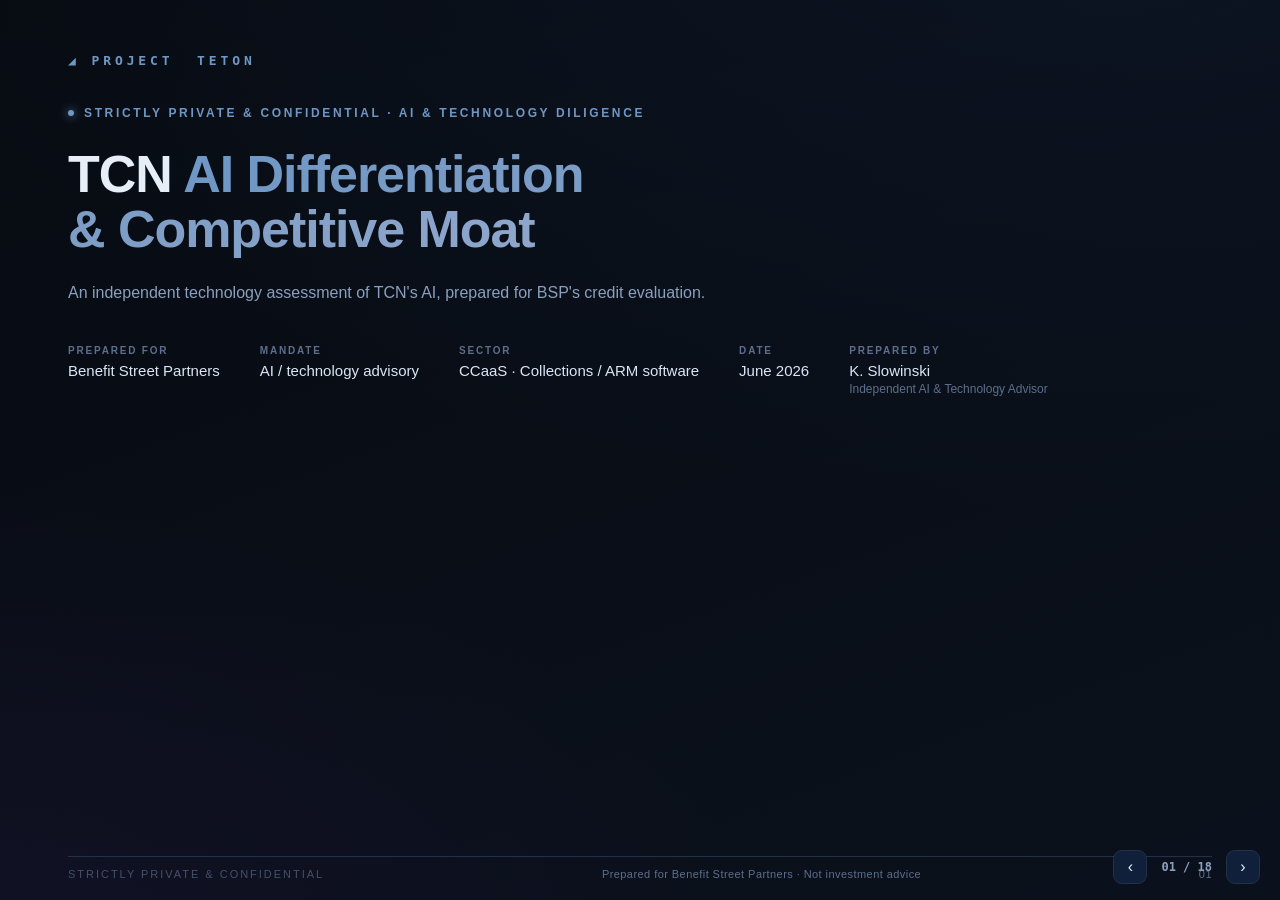
==== commit 4a713cb7: "Tighten deck to 18 slides Landscape bars folded into the snapshot (one lender view: KPIs, profile, c" ====
--- a/tcn-ai-demo/bsp-deck.html
+++ b/tcn-ai-demo/bsp-deck.html
@@ -113,6 +113,7 @@
 <!-- 1 COVER -->
 
 
+
 <section class="slide active">
   <div class="cover-mark">◢ PROJECT&nbsp;&nbsp;TETON</div>
   <div class="body" style="justify-content:flex-start;margin-top:40px">
@@ -133,6 +134,7 @@
 <!-- 2 DISCLAIMER -->
 
 
+
 <section class="slide">
   <div class="watermark">Confidential</div>
   <div class="eyebrow"><span class="dot"></span>Important notice</div>
@@ -149,6 +151,7 @@
 </section>
 
 <!-- 3 EXEC SUMMARY -->
+
 
 
 <section class="slide">
@@ -181,6 +184,7 @@
 <!-- 5 COMPANY SNAPSHOT -->
 
 
+
 <section class="slide">
   <div class="watermark">Confidential</div>
   <div class="eyebrow"><span class="dot"></span>Target snapshot</div>
@@ -194,21 +198,9 @@
     </div>
     <div class="grid two">
       <div class="card"><h3>Profile</h3><p>Founded 1999, St. George, Utah. Flagship platform <b>TCN Operator</b> (modular platform per the CIP: dialer/telephony, compliance engine, omnichannel, WFM/WFO, AI &amp; automation, payments, reporting/BI). Verticals: <b>collections / accounts-receivable management</b>, BPO, healthcare RCM, utilities; actively expanding UK/EU.</p></div>
-      <div class="card" style="border-color:#5a4a1e"><h3 style="color:var(--gold)">Credit read</h3><p>A genuinely attractive niche credit: ~$60M ARR, ~37% 2026E growth, ~20&rarr;24% EBITDA, clears Rule of 40 (their "Rule of 60" is a 2026E projection), bootstrapped (<b>$0 raised since 1999</b>).</p></div>
-    </div>
-  </div>
-  <div class="foot"><span class="conf">Strictly Private &amp; Confidential</span><span>Project Teton &middot; figures per CIP / management</span><span class="pg"></span></div>
-</section>
-
-<!-- 7b CCAAS LANDSCAPE -->
-
-
-<section class="slide">
-  <div class="watermark">Confidential</div>
-  <div class="eyebrow"><span class="dot"></span>Competitive landscape</div>
-  <h2>A niche specialist in a field of <span class="grad">giants</span></h2>
-  <div class="body">
-    
+      <div class="card" style="border-color:#5a4a1e"><h3 style="color:var(--gold)">Credit read</h3><p>A genuinely attractive niche credit: ~$60M ARR, ~37% 2026E growth, ~20&rarr;24% EBITDA, clears Rule of 40 (their "Rule of 60" is a 2026E projection), bootstrapped (<b>$0 raised since 1999</b>). But ~14-39x smaller than the scaled CCaaS leaders (below): too small to win an AI R&amp;D arms race. It wins on vertical depth and price.</p></div>
+    </div>
+  </div>
     <div style="margin-top:6px">
       <div class="barrow"><div class="nm">NICE</div><div class="track"><div class="fill hi" style="width:100%"></div></div><div class="rate">~$2.7B</div></div>
       <div class="barrow"><div class="nm">Genesys</div><div class="track"><div class="fill hi" style="width:85%"></div></div><div class="rate">~$2.3B</div></div>
@@ -216,18 +208,18 @@
       <div class="barrow"><div class="nm">Talkdesk</div><div class="track"><div class="fill md" style="width:8%"></div></div><div class="rate">~$0.2B</div></div>
       <div class="barrow"><div class="nm">TCN</div><div class="track"><div class="fill lo" style="width:2.6%"></div></div><div class="rate">~$69M</div></div>
     </div>
-    <div class="callout verdict"><div class="lbl">Implication</div><div class="q sm">TCN is <b>~14-39&times; smaller</b> than the three scaled leaders (Five9/Genesys/NICE, vs $69M Mar-26 run-rate); only AI-first Talkdesk (~$0.2B) is within ~3&times;. It can't out-spend the majors on AI R&amp;D. It wins by <span class="hl">vertical depth and price</span>. A defensible niche, not an arms-race position.</div></div>
-  </div>
-  <div class="foot"><span class="conf">Strictly Private &amp; Confidential</span><span>Project Teton &middot; revenue figures are third-party estimates</span><span class="pg"></span></div>
+    
+  <div class="foot"><span class="conf">Strictly Private &amp; Confidential</span><span>Project Teton &middot; figures per CIP / management</span><span class="pg"></span></div>
 </section>
 
 <!-- 6 AI ANATOMY -->
 
 
+
 <section class="slide">
   <div class="watermark">Confidential</div>
   <div class="eyebrow"><span class="dot"></span>Platform anatomy</div>
-  <h2>The AI toolbox: what's <span class="grad">actually under the hood</span></h2>
+  <h2>The AI toolbox: <span class="grad">rented parts, buyable compliance</span></h2>
   <div class="body">
     <table>
       <thead><tr><th style="width:24%">Component</th><th style="width:38%">Marketed as</th><th>Under the hood (our assessment)</th></tr></thead>
@@ -242,10 +234,12 @@
     </table>
     <div class="callout blue"><div class="lbl">Signal</div><div class="q sm">TCN's generative AI (transcription, summaries, QA) runs on third-party LLMs (GPT, Gemini, Mistral, Whisper; CIP p. 36). Its one in-production proprietary model, <b>SmartAMD</b>, is narrow (call classification) but real: answering-machine detection is now an adversarial problem (iOS, Pixel and carrier screeners sit between dialers and humans), and TCN retrains it on its own outcome-labeled dial data at scale. That's a genuine, compounding data loop, and a reason calls stay on TCN's line. It is not a generative or agentic moat. The CIP says "majority of AI in use today is run on TCN's native stack" (p. 35) without stating the counting basis; the only mechanism we can identify that makes it true is per-call SmartAMD execution volume, since every generative feature the CIP itself lists runs on third-party models (p. 36). The CIP also claims in-house Reporting/WFM models and two models in development, which we could not verify. Confirm the denominator and the model inventory on the call.</div></div>
   </div>
+    <div class="callout verdict"><div class="lbl">Why it matters</div><div class="q sm">Compliance is the same story: every peer markets collections compliance (LiveVox's was court-validated as non-ATDS; Skit.ai ships "automatically follows FDCPA, TCPA, Reg F"), and the data underneath is buyable a la carte (DNC.com, Gryphon, PossibleNOW). We credit TCN's depth, per the VDD interviews, but it is a modest <span class="hl">vertical/legal</span> advantage, not an AI one. Strip the label and the "moat" is switching costs + being the last independent specialist after LiveVox was absorbed by NICE.</div></div>
   <div class="foot"><span class="conf">Strictly Private &amp; Confidential</span><span>Project Teton</span><span class="pg"></span></div>
 </section>
 
 <!-- 7 PARITY TABLE -->
+
 
 
 <section class="slide">
@@ -272,34 +266,8 @@
   <div class="foot"><span class="conf">Strictly Private &amp; Confidential</span><span>Project Teton</span><span class="pg"></span></div>
 </section>
 
-<!-- M1 RENTED-BUYABLE -->
-
-<section class="slide">
-  <div class="watermark">Confidential</div>
-  <div class="eyebrow"><span class="dot"></span>Build vs. buy</div>
-  <h2>The AI is rented; the <span class="grad">compliance data is buyable</span></h2>
-  <div class="body">
-    <div class="grid two">
-      <div class="card" style="border-color:#5a2230"><h3 style="color:var(--red)">Bought / commodity</h3>
-        <p style="margin-top:6px">• ASR: Whisper / Deepgram / AWS Transcribe class<br>• LLMs: OpenAI / Anthropic / AWS<br>• TTS: ElevenLabs / Cartesia / Polly class<br>• <b>Compliance data</b>: DNC, litigator &amp; reassigned-number lists are a commodity market (DNC.com: 70B+ scrubs; PossibleNOW; Gryphon; Blacklist Alliance)</p></div>
-      <div class="card" style="border-color:#1f4d3e"><h3 style="color:var(--grn)">Built / defensible</h3>
-        <p style="margin-top:6px">• Integrated platform &amp; dialer<br>• Contact-eligibility rules engine + NL authoring<br>• <b>Consent / revocation audit ledger</b> (the courtroom record)<br>• Collections-specific workflows &amp; data gravity</p></div>
-    </div>
-    <table>
-      <thead><tr><th style="width:24%">Everyone markets collections compliance</th><th>What they market (claims, not verified)</th></tr></thead>
-      <tbody>
-        <tr><td>LiveVox (now NICE)</td><td>Pioneered "Four Clouds" / Human Call Initiator; court-validated as not an autodialer (non-ATDS) under TCPA</td></tr>
-        <tr><td>Five9 / Convoso / Genesys / Talkdesk</td><td>Dedicated TCPA and debt-collections tooling, guardrails, Reg-F templates</td></tr>
-        <tr><td>Skit.ai (AI-native)</td><td>"Automatically follows FDCPA, TCPA, Reg F" (TCN's NLC pitch, verbatim)</td></tr>
-        <tr><td>DNC.com / Gryphon / PossibleNOW</td><td>Compliance-as-a-service, buyable a la carte</td></tr>
-      </tbody>
-    </table>
-    <div class="callout verdict"><div class="lbl">Why it matters</div><div class="q sm">The VDD's interviews do say peers "lack the compliance features" for collections at scale, and we credit TCN's depth. But compliance <i>marketing</i> is table stakes, the data underneath is buyable, and the AI-natives are shipping compliance-native. Depth is a modest, real <span class="hl">vertical/legal</span> advantage. Not an AI one. Strip the label and the "moat" is switching costs + being the last independent specialist after LiveVox was absorbed by NICE.</div></div>
-  </div>
-  <div class="foot"><span class="conf">Strictly Private &amp; Confidential</span><span>Project Teton</span><span class="pg"></span></div>
-</section>
-
 <!-- 10 THE THESIS -->
+
 
 
 <section class="slide">
@@ -323,6 +291,7 @@
 </section>
 
 <!-- D1 DISRUPTORS -->
+
 
 <section class="slide">
   <div class="watermark">Confidential</div>
@@ -349,6 +318,7 @@
 
 <!-- D2 REGULATORY -->
 
+
 <section class="slide">
   <div class="watermark">Confidential</div>
   <div class="eyebrow"><span class="dot"></span>The regulatory layer</div>
@@ -364,6 +334,7 @@
 </section>
 
 <!-- 10c METRICS -->
+
 
 
 <section class="slide">
@@ -382,28 +353,13 @@
         <tr><td>Liquidation / recovery lift from AI</td><td class="cap"><span class="hr">Not reported</span> (connect-rate only)</td><td>Intent-to-pay scoring lifts liquidation, cuts collection time (Prodigal)</td></tr>
       </tbody>
     </table>
-    <div class="callout verdict"><div class="lbl">Bottom line</div><div class="q sm">Their numbers prove a good dialer and cheaper QA. That's efficiency. This category gets won on <span class="hl">containment, cost-per-resolution and liquidation</span>, and TCN can't report one of those yet. Strip the AI label and the numbers say: a very good calling platform.</div></div>
+    <div class="callout verdict"><div class="lbl">Bottom line</div><div class="q sm">Their numbers prove a good dialer and cheaper QA: efficiency. The category gets won on <span class="hl">containment, cost-per-resolution and liquidation</span>, where TCN cannot yet report a number. And the AI revenue plan prices $0.30/min <b>flat for five years</b> to reach <b>$174M+ of AI ARR</b> (CIP p. 68), while the COGS of an AI voice minute runs ~$0.05-0.10, model costs fall ~40%+ a year, and self-serve platforms retail at $0.07-0.15/min. Feasible product, fantasy price curve: don't credit it.</div></div>
   </div>
   <div class="foot"><span class="conf">Strictly Private &amp; Confidential</span><span>Project Teton · TCN figures are single-customer CIP case studies (SmartAMD: n=1, 1.6M calls); competitor figures are vendor marketing</span><span class="pg"></span></div>
 </section>
 
-<!-- D3 UNIT ECONOMICS -->
-
-<section class="slide">
-  <div class="watermark">Confidential</div>
-  <div class="eyebrow"><span class="dot"></span>AI voice unit economics</div>
-  <h2>The margin is plausible today. The <span class="grad">flat price is not</span></h2>
-  <div class="body">
-    <div class="grid two">
-      <div class="card"><h3>What an AI voice minute costs (mid-2026)</h3><p>&bull; Speech-to-text: ~$0.005-0.01<br>&bull; LLM inference: ~$0.01-0.03<br>&bull; Text-to-speech: ~$0.02-0.04<br>&bull; Telephony: ~$0.005-0.01<br><b>All-in COGS: ~$0.05-0.10/min.</b> At the CIP's $0.30/min price, TCN's claimed ~80% AI gross margin is credible <i>today</i>.</p></div>
-      <div class="card" style="border-color:#5a2230"><h3 style="color:var(--red)">The assumption that breaks</h3><p>The CIP's model holds the AI price at <b>$0.30/min flat for five years</b> to reach <b>$174M+ of AI agent ARR</b> (CIP p. 68). Meanwhile model costs have been falling ~40%+ per year, self-serve voice-agent platforms retail at $0.07-0.15/min, and the AI-natives price per <b>outcome</b>, not per minute. Price compression, not technical feasibility, is what kills that curve.</p></div>
-    </div>
-    <div class="callout verdict"><div class="lbl">Credit read</div><div class="q sm">Don't credit the $174M. The AI upside case rests on a five-year flat price in the fastest-deflating pricing environment in software. Feasible product, fantasy price curve.</div></div>
-  </div>
-  <div class="foot"><span class="conf">Strictly Private &amp; Confidential</span><span>Project Teton</span><span class="pg"></span></div>
-</section>
-
 <!-- D4 SIZING HEADWIND -->
+
 
 <section class="slide">
   <div class="watermark">Confidential</div>
@@ -426,6 +382,7 @@
 </section>
 
 <!-- D5 STEELMAN -->
+
 
 <section class="slide">
   <div class="watermark">Confidential</div>
@@ -448,6 +405,7 @@
 </section>
 
 <!-- M2 TESTS SCORED -->
+
 
 <section class="slide">
   <div class="watermark">Confidential</div>
@@ -472,6 +430,7 @@
 
 <!-- M3 HEADWIND SCREEN -->
 
+
 <section class="slide">
   <div class="watermark">Confidential</div>
   <div class="eyebrow"><span class="dot"></span>A repeatable screen for the book</div>
@@ -490,6 +449,7 @@
 </section>
 
 <!-- D6 VERDICT -->
+
 
 <section class="slide">
   <div class="watermark">Confidential</div>
@@ -520,6 +480,7 @@
 <!-- 12 KPIs -->
 
 
+
 <section class="slide">
   <div class="watermark">Confidential</div>
   <div class="eyebrow"><span class="dot"></span>Monitoring &amp; required reporting</div>
@@ -538,6 +499,7 @@
 </section>
 
 <!-- 13c MGMT CALL TOPICS -->
+
 
 
 <section class="slide">
@@ -561,6 +523,7 @@
 <!-- 14 APPENDIX -->
 
 
+
 <section class="slide">
   <div class="watermark">Confidential</div>
   <div class="eyebrow"><span class="dot"></span>Appendix</div>
@@ -568,31 +531,14 @@
   <div class="body">
     <div class="grid three">
       <div class="card"><h3>Primary sources</h3><p class="src">TCN (tcn.com): AI, Operator, NLC, voice-analytics, careers, case studies, press releases (2025).<br>Competitors: Five9, NICE, Talkdesk newsrooms; CX Today.<br>Compliance market: DNC.com / Contact Center Compliance, PossibleNOW, Blacklist Alliance.<br>Profiles: Crunchbase, ZoomInfo, PitchBook, Top Workplaces; G2 / Capterra reviews.<br>BSP: Franklin Templeton disclosures (2025-26).</p></div>
-      <div class="card"><h3>Method &amp; evidence for the four hardest claims</h3><p class="src">&bull; "0 customers / $0 agentic at end-2025": inferred from CIP p. 54 ("AI Voice Agent: First Customer in April 2026") and p. 55 ($1M 2026E plan). As of this writing (June 2026): one named customer; CIP p. 56 separately claims "early deployment at select large accounts", so reconcile the count on the call.<br>&bull; Leadership/AI-talent: based on CIP org pages and public bios (company site, LinkedIn), searched June 2026; no named AI/ML leader found. Negative evidence; test on the call.<br>&bull; Skit.ai runs end-to-end collections calls with bundled telephony: vendor site and public case studies, June 2026.<br>&bull; Disruptor valuations/ARR: Decagon $4.5B (Bloomberg/TechCrunch, Jan-Mar 2026), Sierra $15.8B and ~$200M ARR (TechCrunch/CNBC, May 2026), Cresta $100M+ ARR (Axios, Apr 2026), Parloa $3B (TechCrunch, Jan 2026); private-market marks, unaudited.</p></div>
+      <div class="card"><h3>Method &amp; evidence for the four hardest claims</h3><p class="src">&bull; "0 customers / $0 agentic at end-2025": inferred from CIP p. 54 ("AI Voice Agent: First Customer in April 2026") and p. 55 ($1M 2026E plan). As of this writing (June 2026): one named customer; CIP p. 56 separately claims "early deployment at select large accounts", so reconcile the count on the call.<br>&bull; Leadership/AI-talent: based on CIP org pages and public bios (company site, LinkedIn), searched June 2026; no named AI/ML leader found. Negative evidence; test on the call.<br>&bull; Skit.ai runs end-to-end collections calls with bundled telephony: vendor site and public case studies, June 2026.<br>&bull; Disruptor valuations/ARR: Decagon $4.5B (Bloomberg/TechCrunch, Jan-Mar 2026), Sierra $15.8B and ~$200M ARR (TechCrunch/CNBC, May 2026), Cresta $100M+ ARR (Axios, Apr 2026), Parloa $3B (TechCrunch, Jan 2026); private-market marks, unaudited.<br>&bull; AI voice COGS stack (mid-2026, advisor estimate): ASR ~$0.005-0.01/min, LLM ~$0.01-0.03, TTS ~$0.02-0.04, telephony ~$0.005-0.01; ~$0.05-0.10 all-in, consistent with the CIP's claimed ~80% AI gross margin at $0.30/min.</p></div>
       <div class="card"><h3>Glossary</h3><p class="src"><b>CCaaS</b>. Contact center as a service. <b>ARM</b>. Accounts-receivable management (collections). <b>ASR</b>. Automatic speech recognition. <b>NLC</b>. TCN's Natural Language Compliance. <b>Agentic AI</b>: AI that autonomously completes multi-step tasks. <b>Containment</b>: % of interactions fully handled by AI with no human. <b>RPC</b>: right-party contact. <b>GRR/NRR</b>: gross/net revenue retention. <b>Dial path</b>: the telephony route a call takes (carrier, numbers, reputation). <b>AMD</b>: answering-machine detection. <b>FDE</b>: forward-deployed engineering. <b>STIR/SHAKEN</b>: caller-ID attestation standards. <b>ATDS</b>: automatic telephone dialing system (autodialer) under TCPA. <b>SIP</b>: the standard protocol for routing voice calls over the internet. <b>RAG</b>: retrieval-augmented generation, an LLM answering from a document store. <b>TCPA / Reg F</b>. US telemarketing &amp; debt-collection rules.</p></div>
     </div>
     
   </div>
   <div class="foot"><span class="conf">Strictly Private &amp; Confidential</span><span>Project Teton · Prepared for Benefit Street Partners</span><span class="pg"></span></div>
 </section>
-<!-- M4 APPENDIX B PLAN BAR -->
-
-
-<section class="slide">
-  <div class="watermark">Confidential</div>
-  <div class="eyebrow"><span class="dot"></span>Appendix: the bar for management's AI plan</div>
-  <h2>What a credible AI plan <span class="grad">must contain</span></h2>
-  <div class="body">
-    <p class="sub">Test management's roadmap against this bar on the call. A credible plan doesn't bolt bots onto human calls; it takes one workflow, makes the AI run it end to end, keeps it on TCN's phone lines, then expands:</p>
-    <div class="grid three">
-      <div class="card"><div class="tag">Now &middot; 0-6 mo</div><h3 style="margin-top:8px">Pick one workflow, own the line</h3><p>One high-volume, scriptable workflow (first-party reminders, inbound payment, promise-to-pay). A forward-deployed team to build it. Defaulted onto TCN's own telephony so the AI call stays on TCN's pipes. Containment, cost-per-resolution and liquidation tracked from day one.</p></div>
-      <div class="card" style="border-color:#5a4a1e"><div class="tag gold">Next &middot; 6-18 mo</div><h3 style="margin-top:8px">Run it end to end, price on outcomes</h3><p>That workflow fully autonomous with compliance in the loop: deterministic pre-call eligibility gating, template-constrained amounts and disclosures, escalation triggers, 100% post-call audit. Priced per resolution. Containment and recovery numbers published with named customers. The phone line locked into the contract.</p></div>
-      <div class="card" style="border-color:#1f4d3e"><div class="tag grn">Later &middot; 18-36 mo</div><h3 style="margin-top:8px">Make it most of the volume</h3><p>Automated resolutions become the majority of calls, with the outcome data compounding (the flywheel). Expansion workflow by workflow, then into healthcare RCM. Defended with compliance and the audit record. Build isn't the only path: partnering with or acquiring a collections-AI player, or opening Operator as the compliance/telephony substrate for third-party agents, gets there with less capital.</p></div>
-    </div>
-    <div class="callout blue"><div class="lbl">The test</div><div class="q sm">It's not "do you have AI features." It's "can the AI run the call end to end and keep the phone line on TCN." That's the whole game, and it's exactly what the AI-natives are already doing.</div></div>
-  </div>
-  <div class="foot"><span class="conf">Strictly Private &amp; Confidential</span><span>Project Teton</span><span class="pg"></span></div>
-</section>
+
 
 
 </div>
